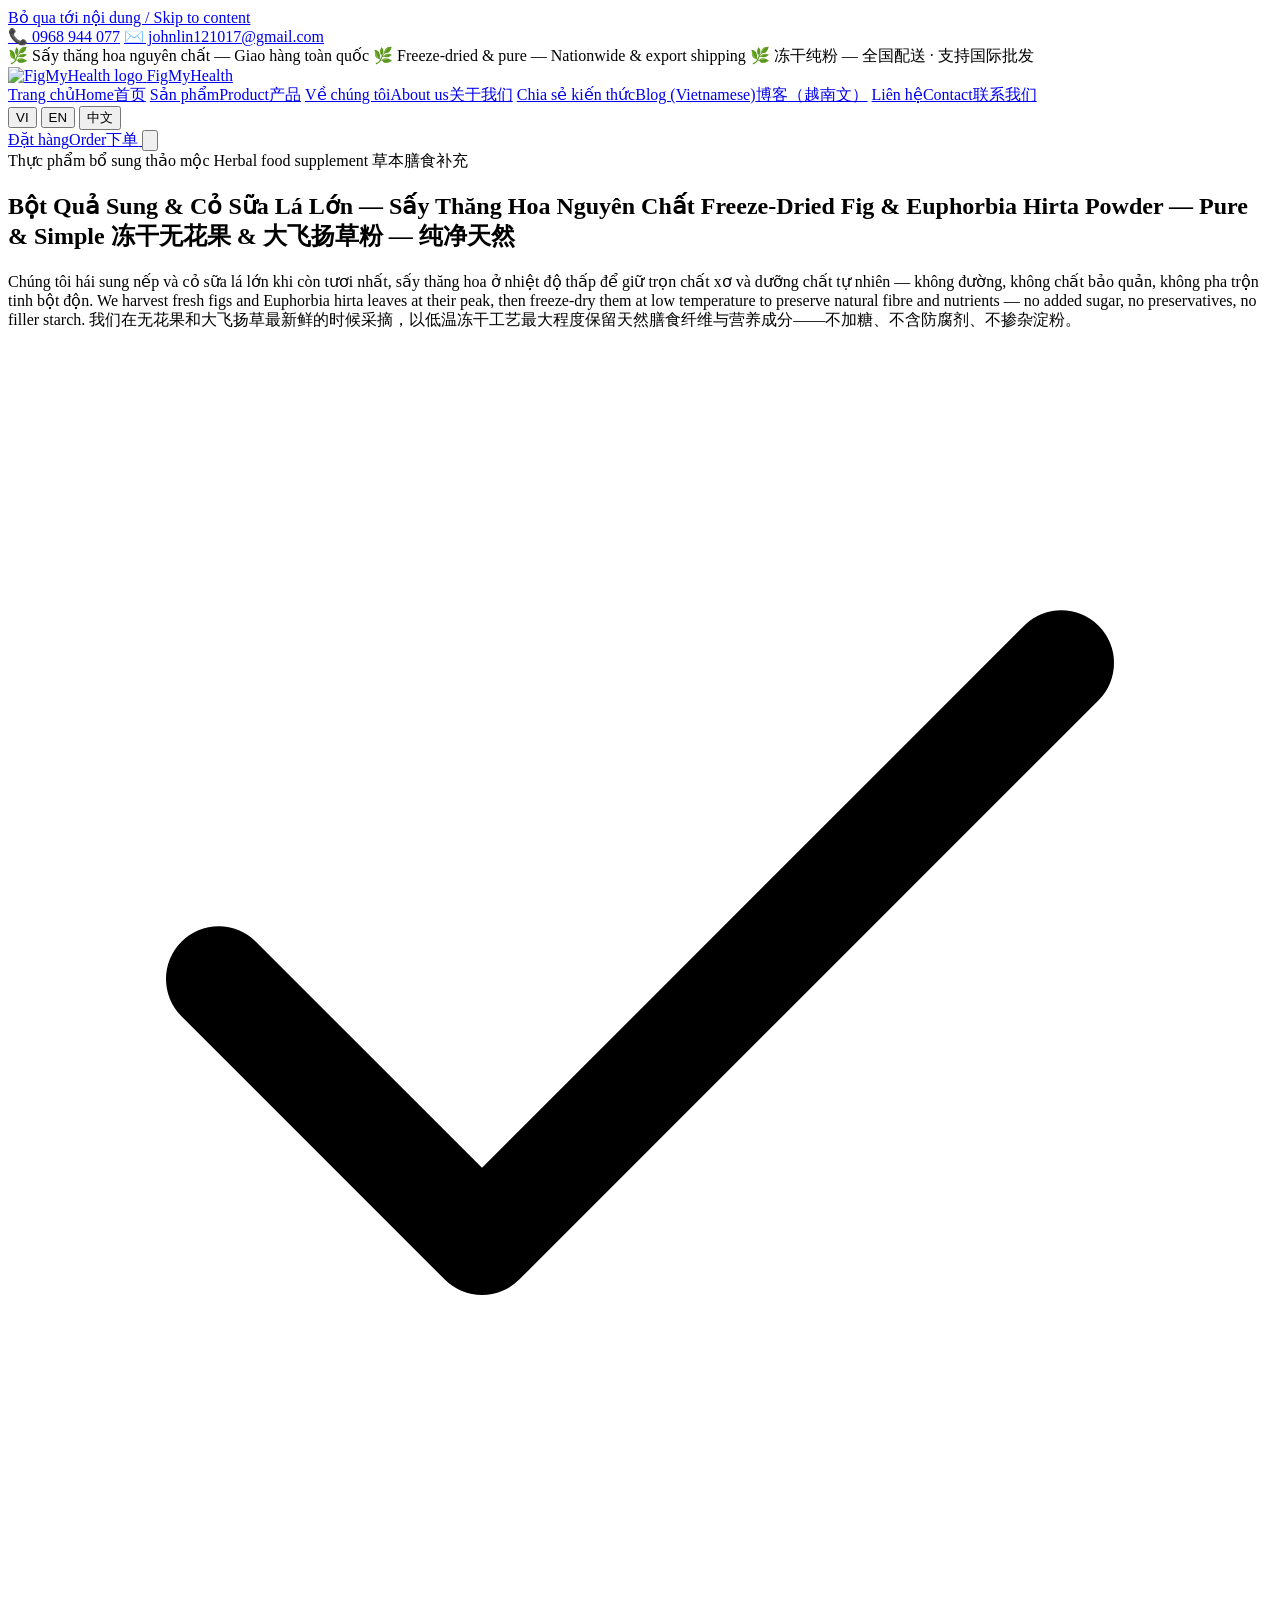
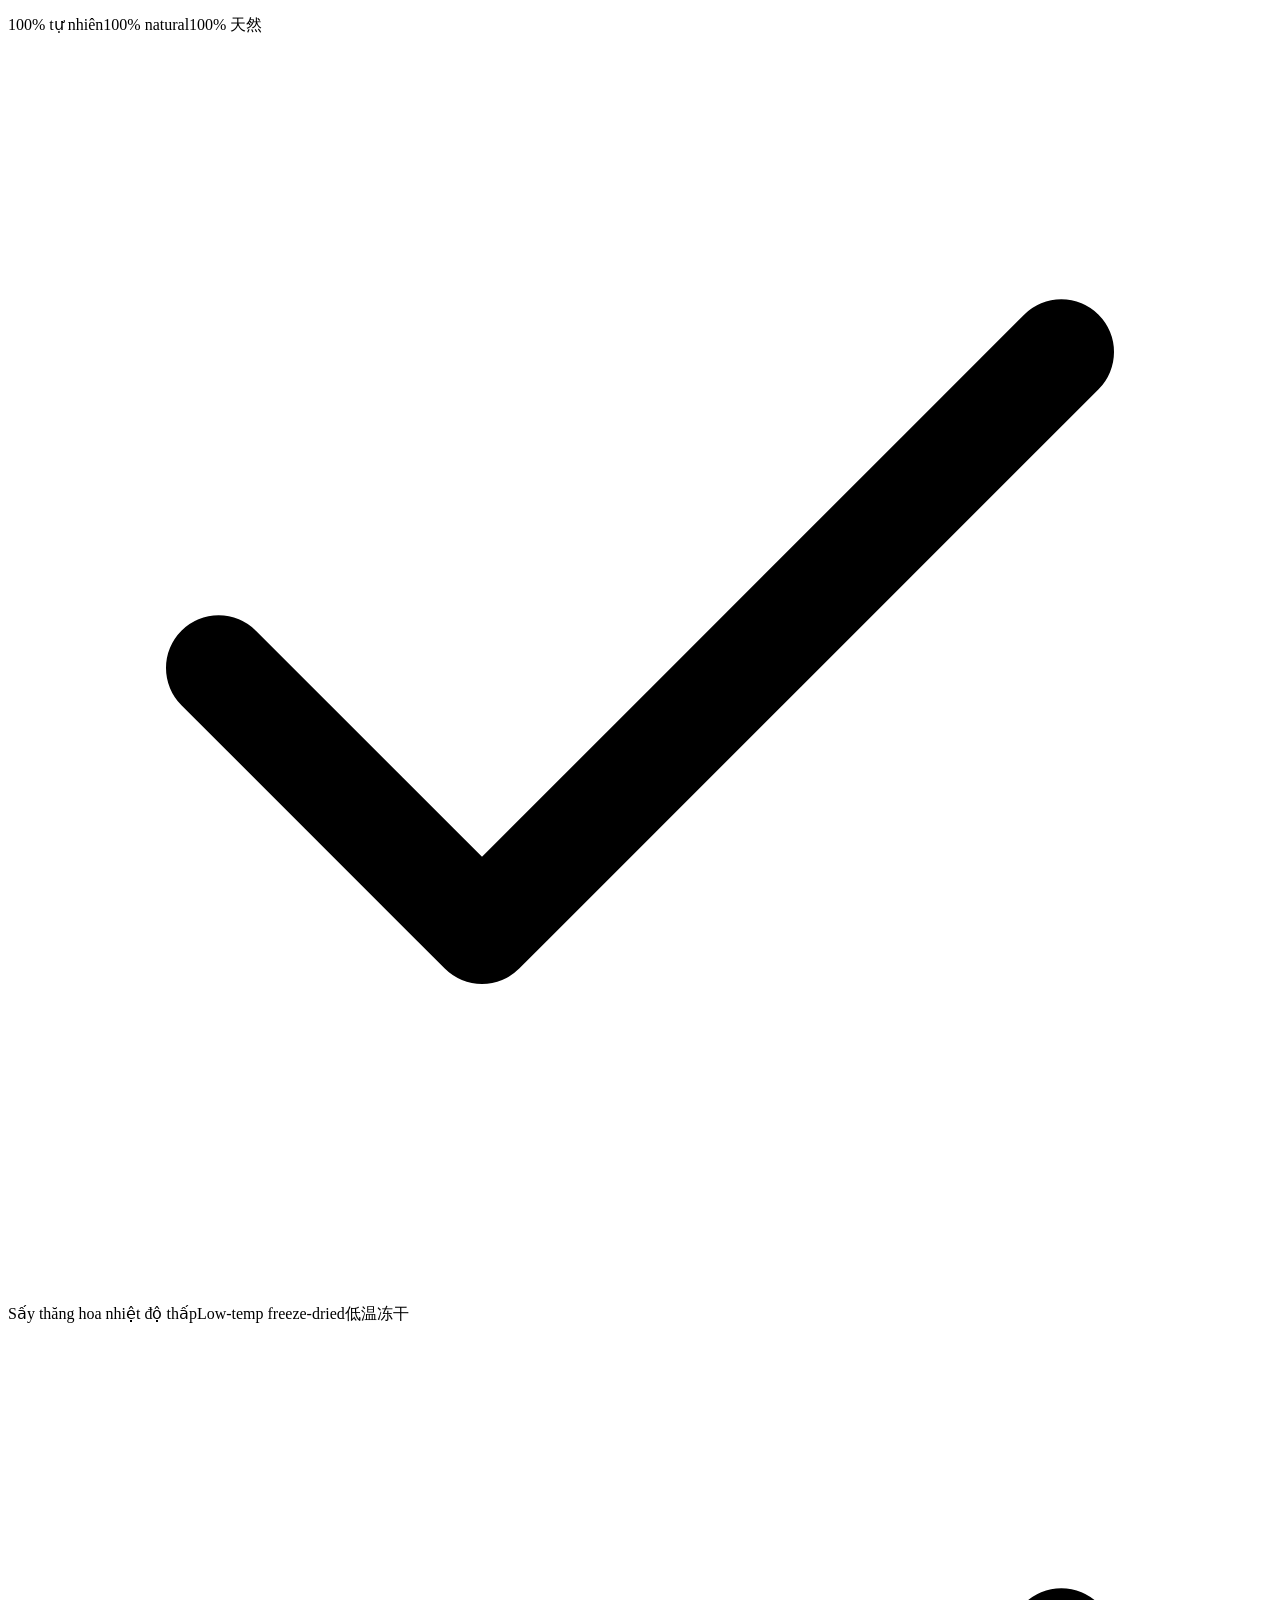
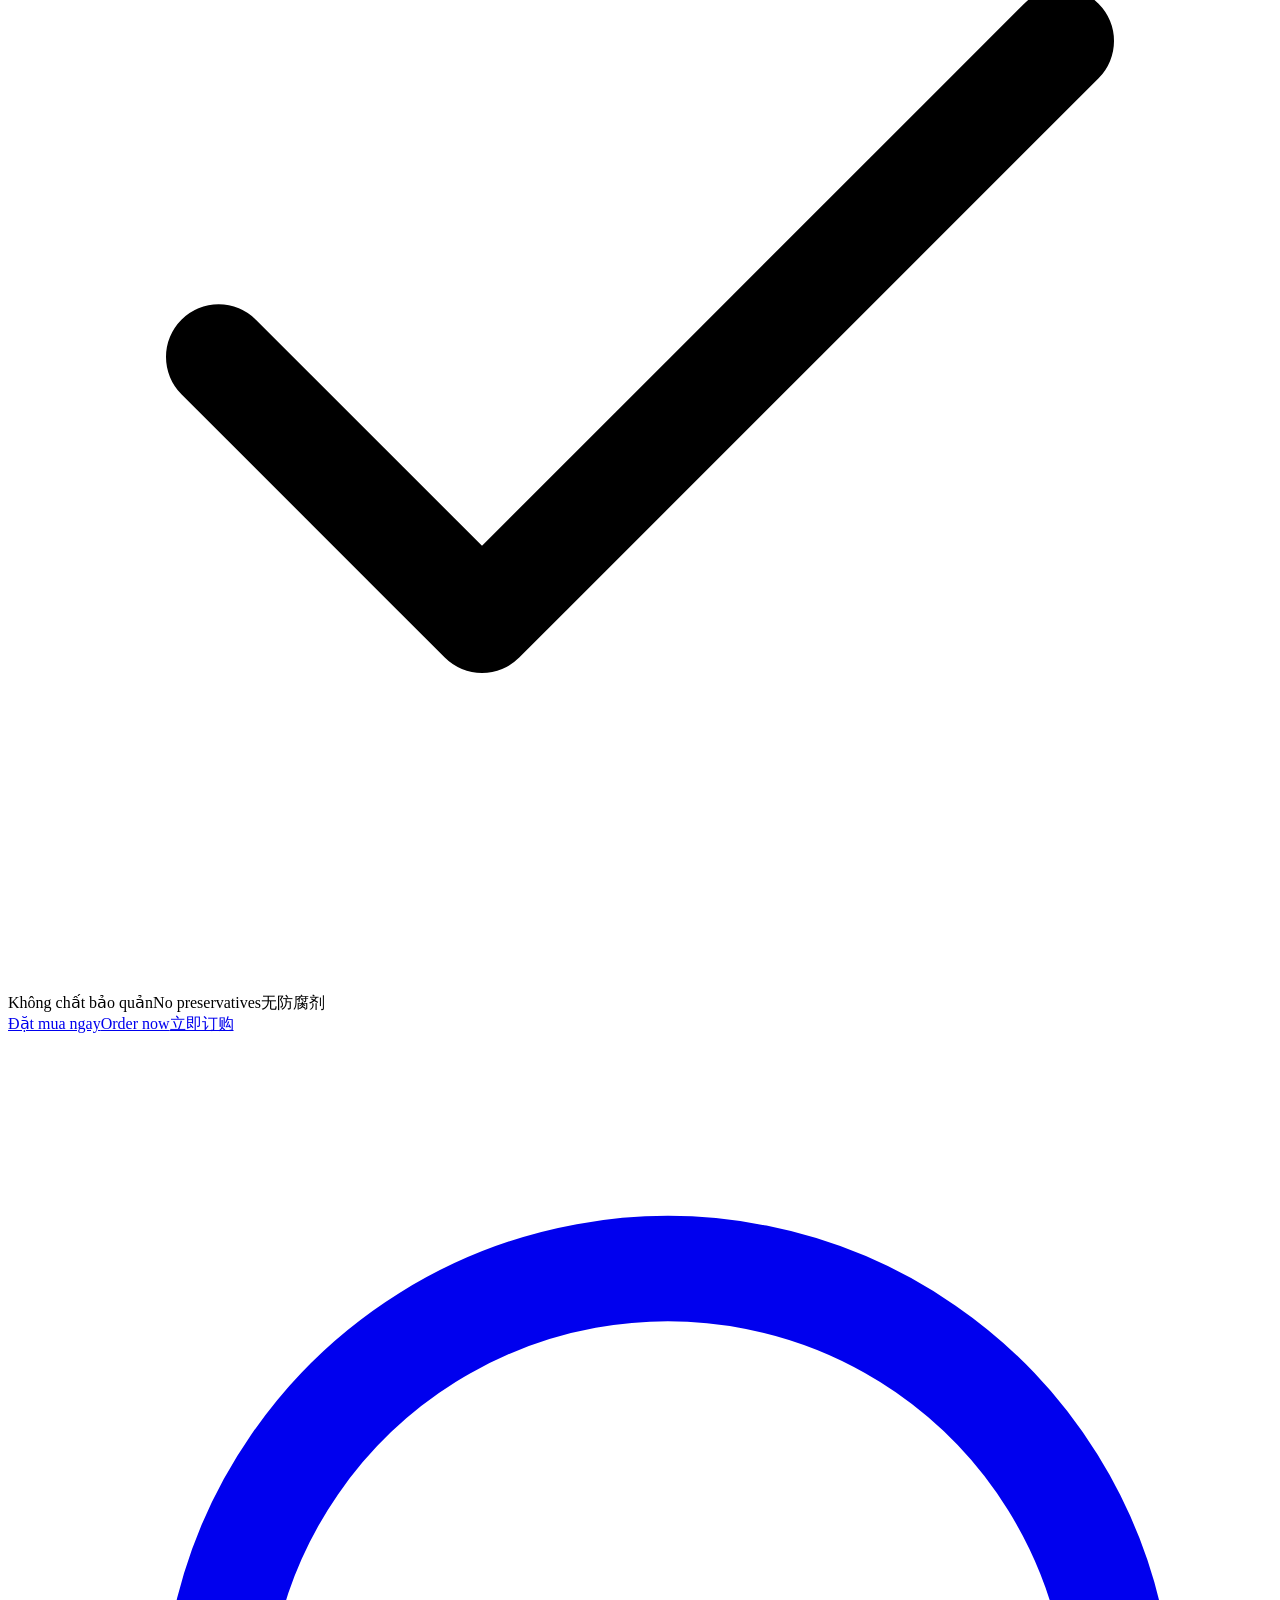
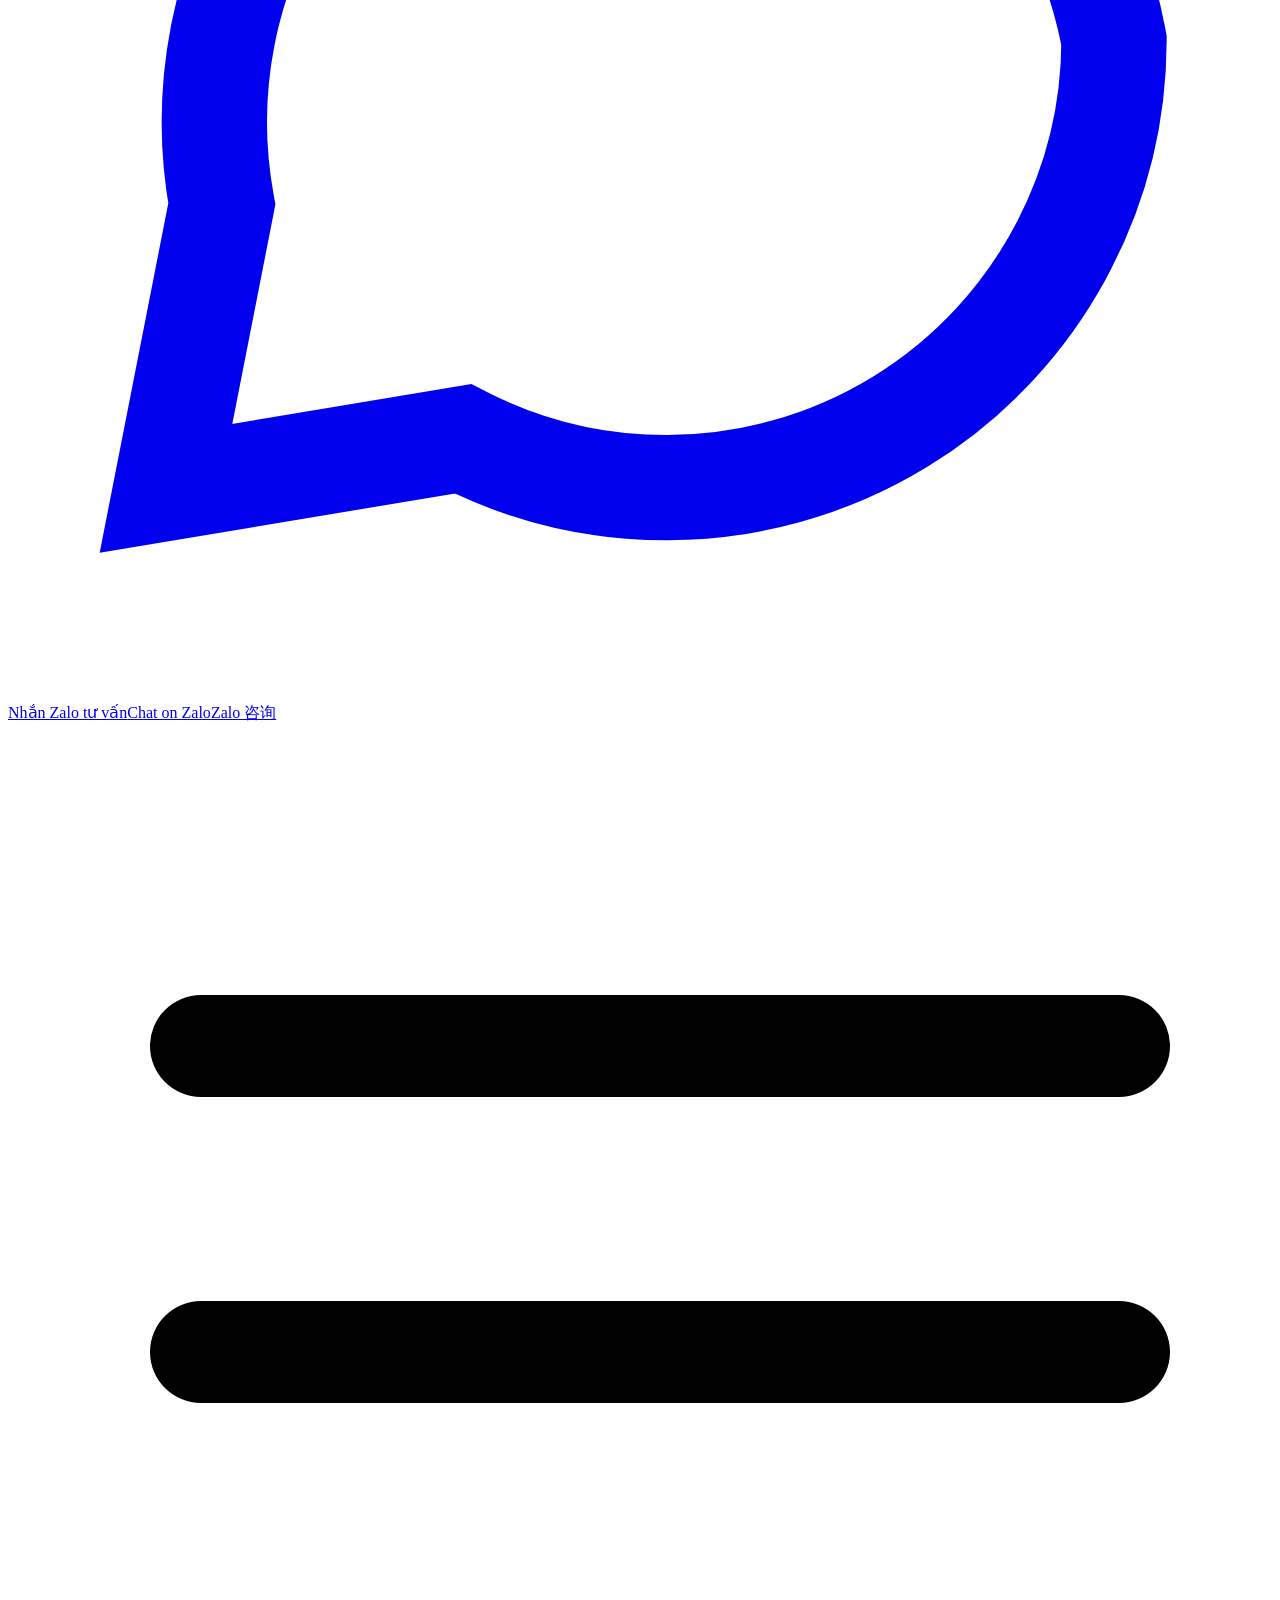
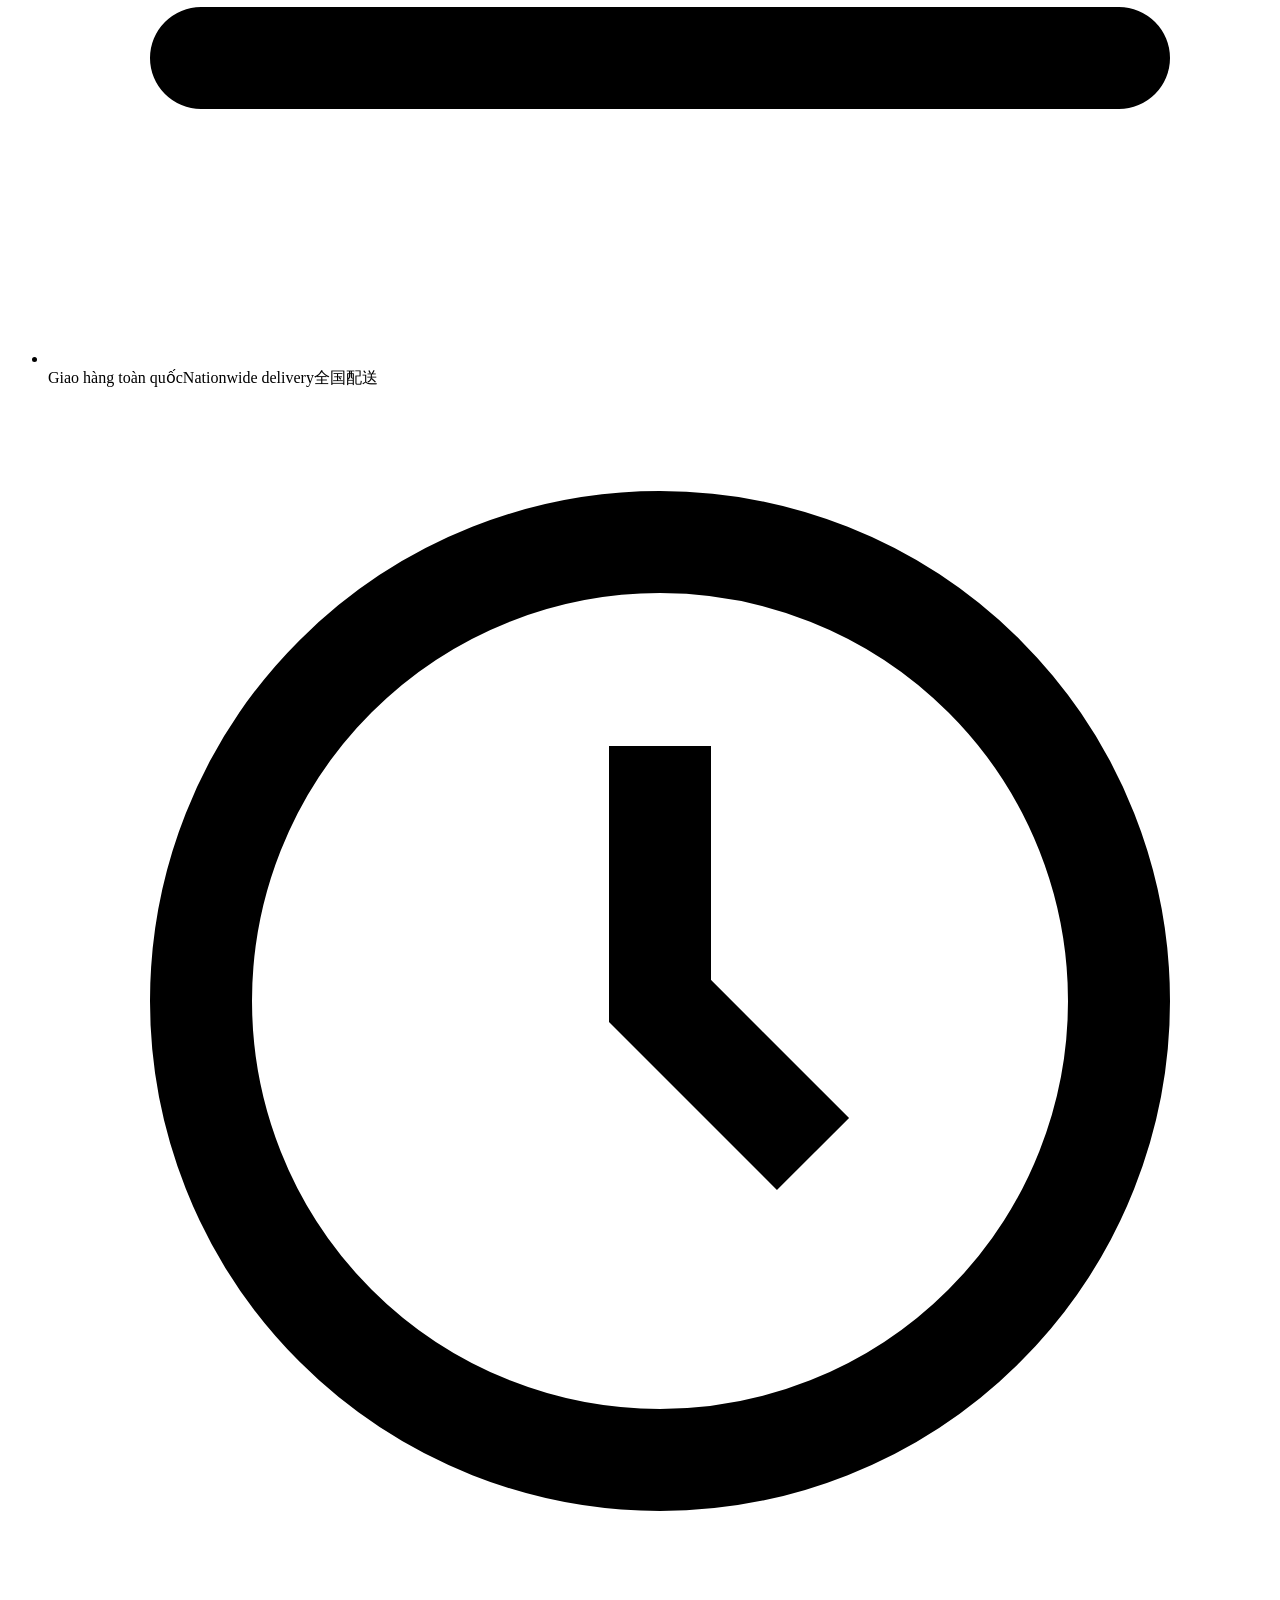
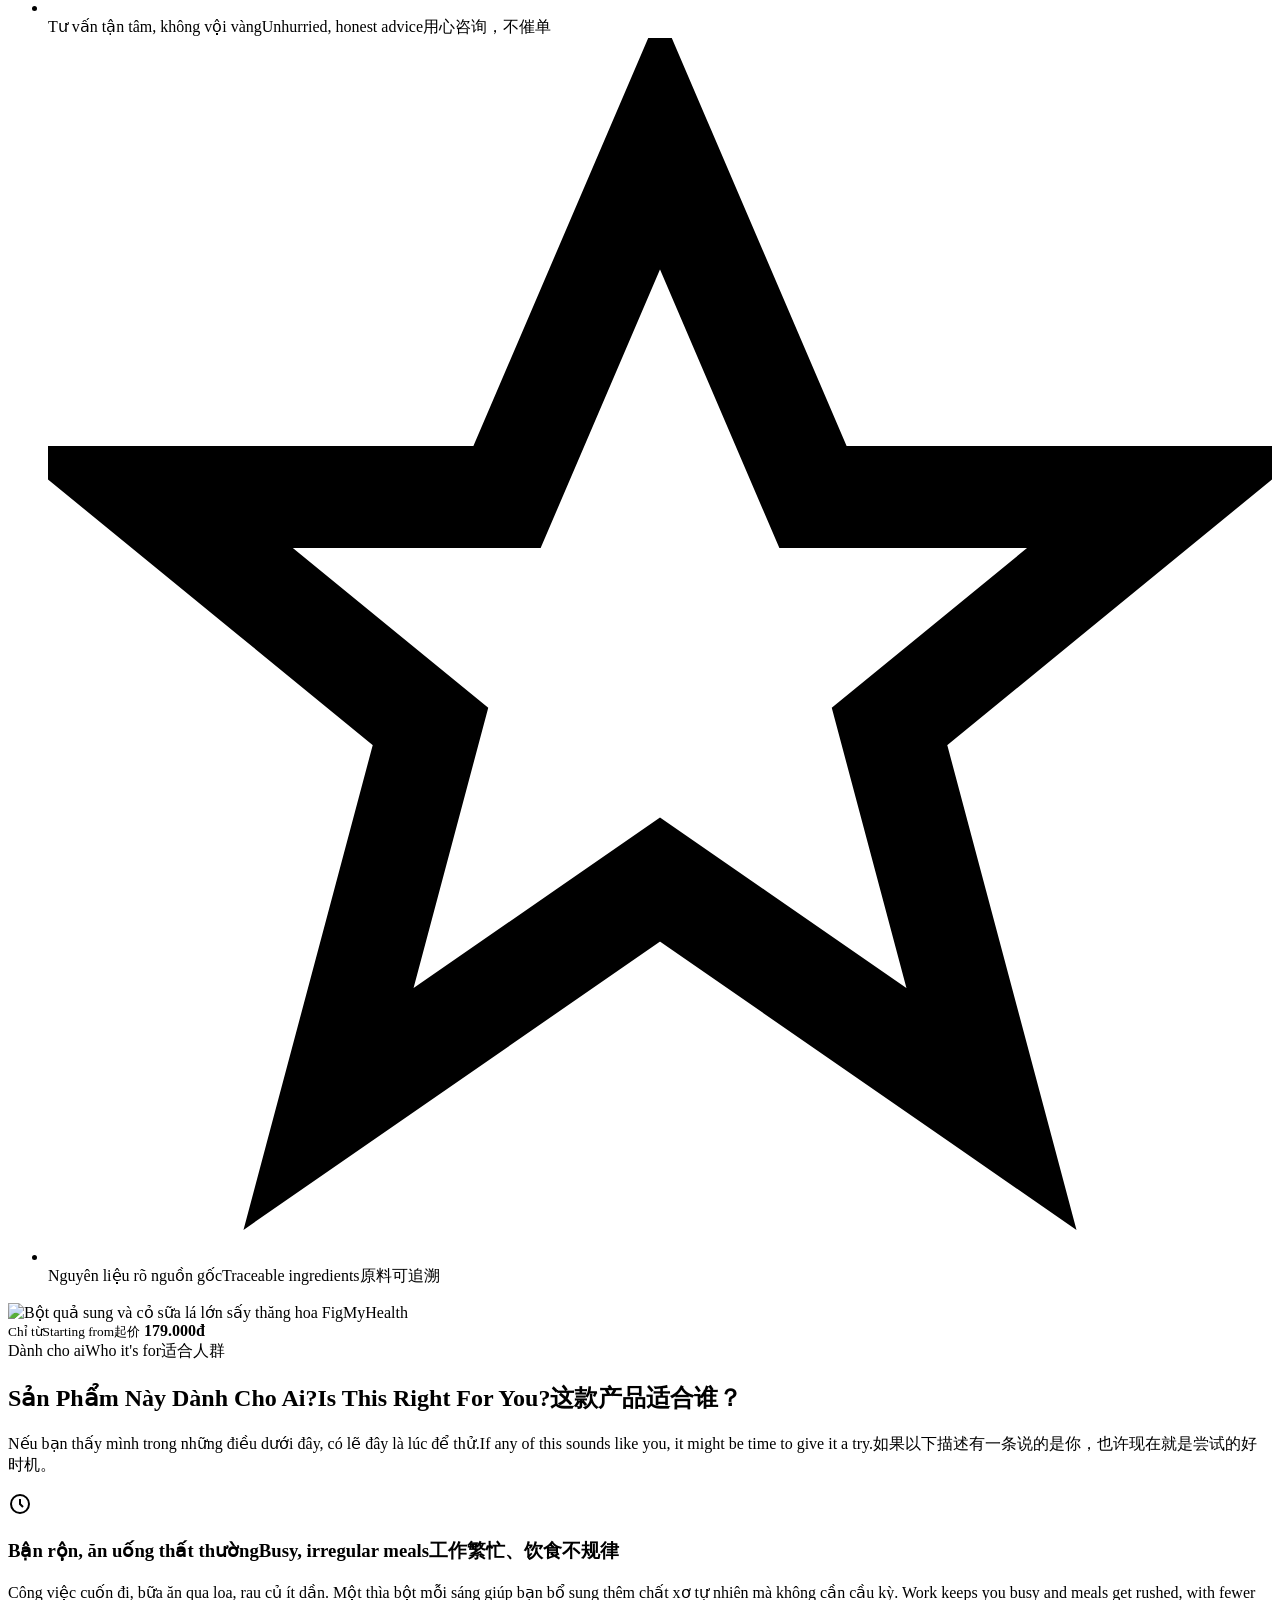
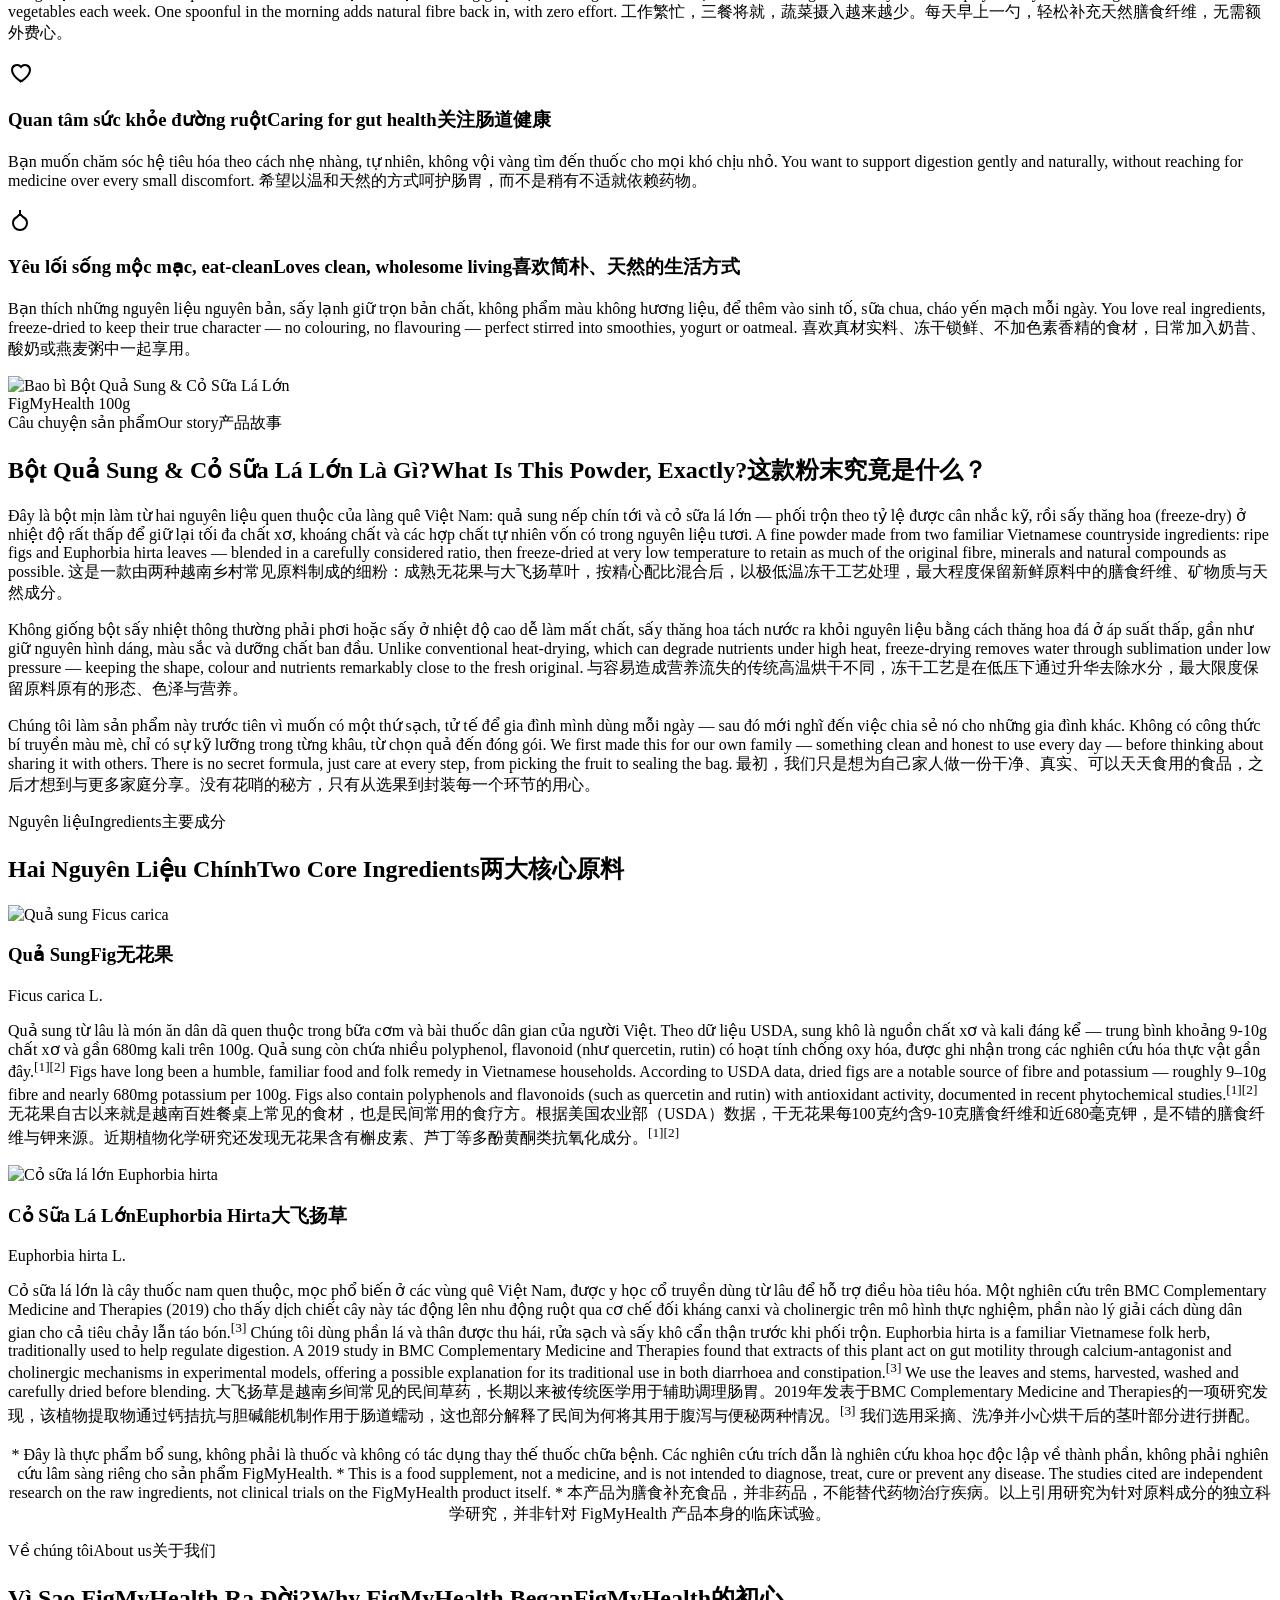
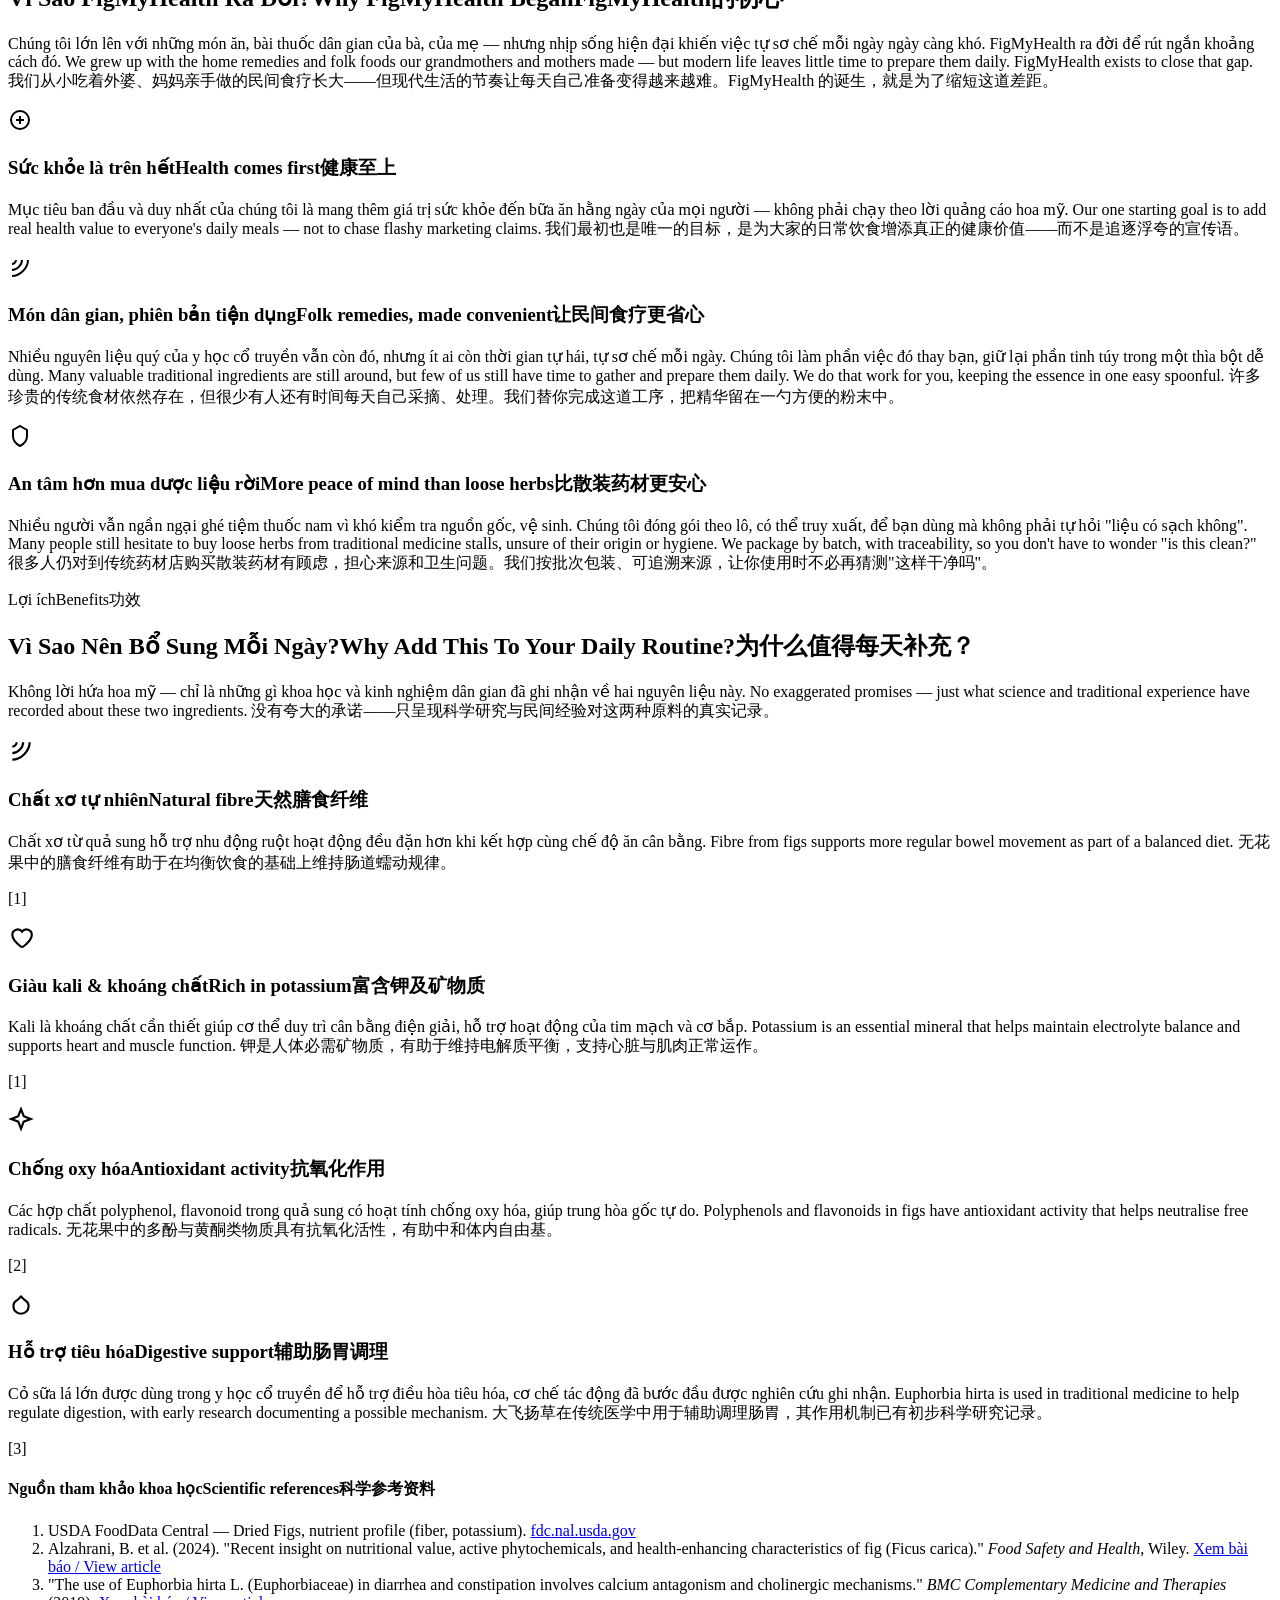
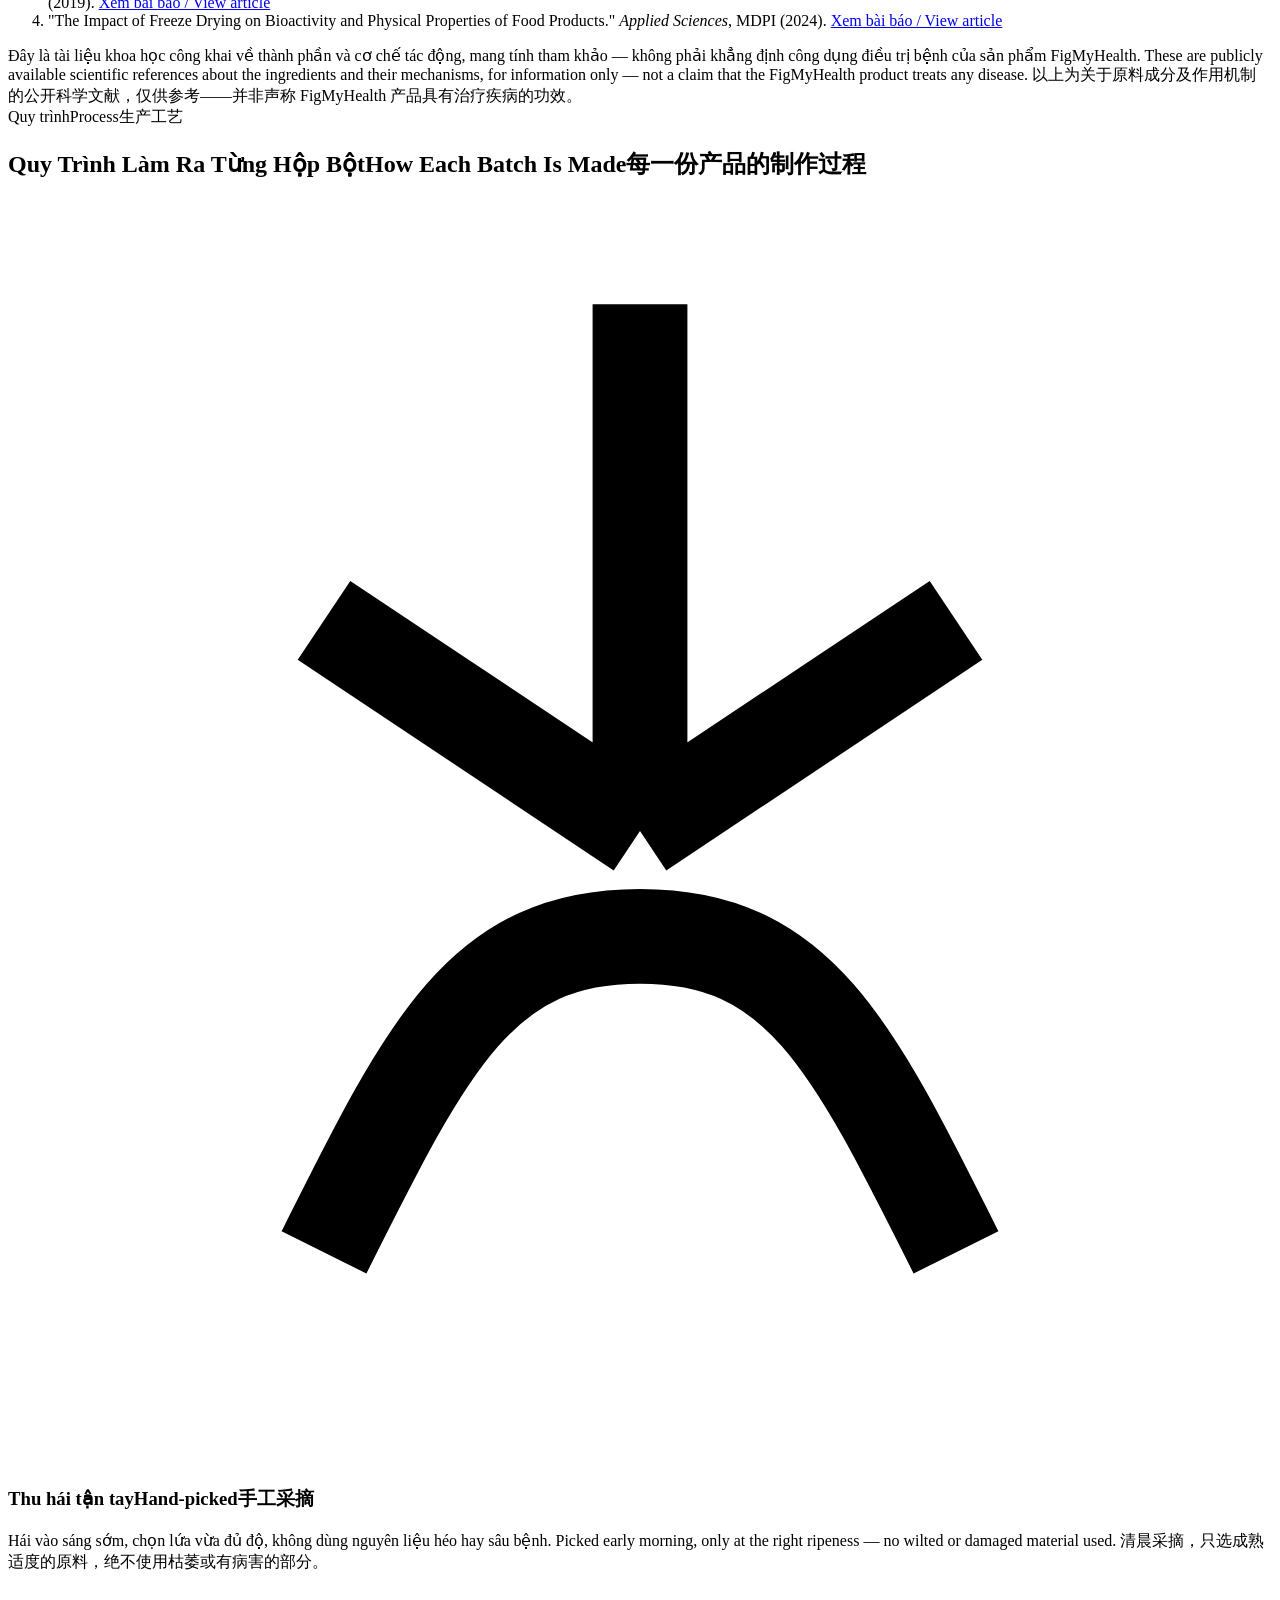
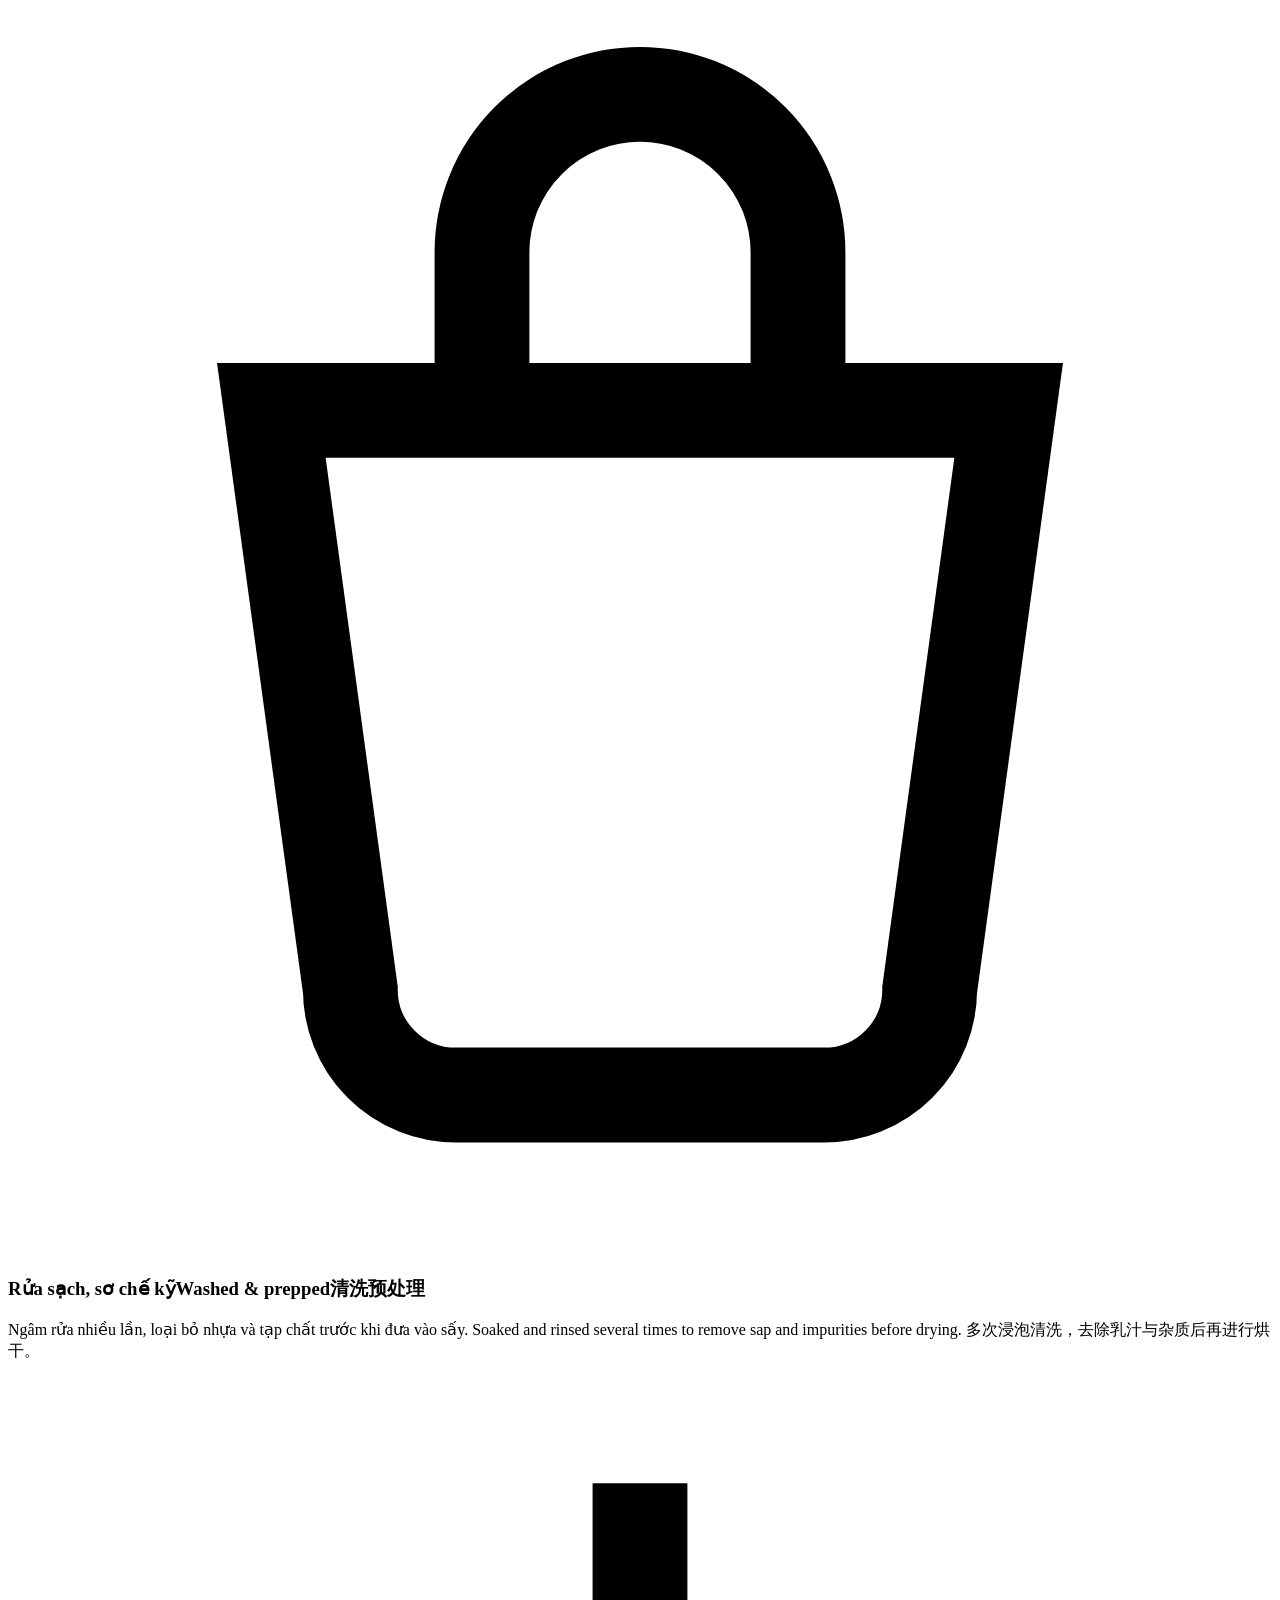
==== index.html @ 36136d7a "Add files via upload" ====
<!DOCTYPE html>
<html lang="vi">
<head>
<meta charset="UTF-8">
<meta name="viewport" content="width=device-width, initial-scale=1">
<title id="page-title">FigMyHealth – Bột Quả Sung &amp; Cỏ Sữa Lá Lớn Sấy Thăng Hoa</title>
<meta id="page-desc" name="description" content="Bột Quả Sung &amp; Cỏ Sữa Lá Lớn sấy thăng hoa nguyên chất, giàu chất xơ tự nhiên. Đặt hàng qua Zalo/điện thoại 0968 944 077. Giao hàng toàn quốc, có mẫu cho nhà nhập khẩu quốc tế.">
<meta name="theme-color" content="#3a4f3c">
<link rel="icon" type="image/svg+xml" href="assets/img/favicon.svg">

<meta property="og:title" content="FigMyHealth – Bột Quả Sung &amp; Cỏ Sữa Lá Lớn Sấy Thăng Hoa">
<meta property="og:description" content="Bột thảo mộc sấy thăng hoa nguyên chất từ quả sung và cỏ sữa lá lớn. Mộc mạc, minh bạch, tốt cho hệ tiêu hóa mỗi ngày.">
<meta property="og:type" content="website">
<meta property="og:image" content="assets/img/hero-banner.svg">

<link rel="preconnect" href="https://fonts.googleapis.com">
<link rel="preconnect" href="https://fonts.gstatic.com" crossorigin>
<link href="https://fonts.googleapis.com/css2?family=Fraunces:ital,wght@0,500;0,600;0,700;1,500&family=Be+Vietnam+Pro:wght@400;500;600;700;800&family=Noto+Sans+SC:wght@400;500;700;800&family=Noto+Serif+SC:wght@600;700&display=swap" rel="stylesheet">
<link rel="stylesheet" href="assets/css/style.css">
<script>document.documentElement.classList.add('js');</script>
<noscript><style>
  /* Không có JavaScript: luôn hiện menu mobile & tất cả nội dung, ẩn nút toggle */
  .main-nav{position:static;opacity:1;pointer-events:auto;transform:none;background:none;padding:10px 0;flex-direction:row;flex-wrap:wrap;overflow:visible;}
  .nav-toggle{display:none!important;}
  [data-i18n="vi"]{display:inline!important;}
  span[data-i18n]:not([data-i18n="vi"]),strong[data-i18n]:not([data-i18n="vi"]),em[data-i18n]:not([data-i18n="vi"]){display:none!important;}
  div[data-i18n]:not([data-i18n="vi"]),p[data-i18n]:not([data-i18n="vi"]),li[data-i18n]:not([data-i18n="vi"]){display:none!important;}
</style></noscript>
</head>
<body>
<a href="#main" class="skip-link">Bỏ qua tới nội dung / Skip to content</a>

<!-- ============ TOPBAR ============ -->
<div class="topbar">
  <div class="container">
    <div class="topbar-contact">
      <a href="tel:+84968944077">📞 0968 944 077</a>
      <a href="mailto:johnlin121017@gmail.com">✉️ johnlin121017@gmail.com</a>
    </div>
    <div class="topbar-tagline">
      <span data-i18n="vi">🌿 Sấy thăng hoa nguyên chất — Giao hàng toàn quốc</span>
      <span data-i18n="en">🌿 Freeze-dried &amp; pure — Nationwide &amp; export shipping</span>
      <span data-i18n="zh">🌿 冻干纯粉 — 全国配送 · 支持国际批发</span>
    </div>
  </div>
</div>

<!-- ============ HEADER ============ -->
<header class="site-header">
  <div class="container nav-row">
    <a href="#hero" class="brand">
      <img src="assets/img/logo-placeholder.svg" alt="FigMyHealth logo">
      <span>FigMyHealth</span>
    </a>

    <nav class="main-nav" id="mainNav">
      <a href="#hero" data-i18n="vi">Trang chủ</a><a href="#hero" data-i18n="en">Home</a><a href="#hero" data-i18n="zh">首页</a>
      <a href="#product" data-i18n="vi">Sản phẩm</a><a href="#product" data-i18n="en">Product</a><a href="#product" data-i18n="zh">产品</a>
      <a href="#about" data-i18n="vi">Về chúng tôi</a><a href="#about" data-i18n="en">About us</a><a href="#about" data-i18n="zh">关于我们</a>
      <a href="blog/index.html" data-i18n="vi">Chia sẻ kiến thức</a><a href="blog/index.html" data-i18n="en">Blog (Vietnamese)</a><a href="blog/index.html" data-i18n="zh">博客（越南文）</a>
      <a href="#contact" data-i18n="vi">Liên hệ</a><a href="#contact" data-i18n="en">Contact</a><a href="#contact" data-i18n="zh">联系我们</a>
    </nav>

    <div class="header-actions">
      <div class="lang-switch" role="group" aria-label="Chọn ngôn ngữ / Language / 语言">
        <button type="button" data-lang="vi" class="active">VI</button>
        <button type="button" data-lang="en">EN</button>
        <button type="button" data-lang="zh">中文</button>
      </div>
      <a href="#pricing" class="btn btn-primary btn-sm">
        <span data-i18n="vi">Đặt hàng</span><span data-i18n="en">Order</span><span data-i18n="zh">下单</span>
      </a>
      <button class="nav-toggle" id="navToggle" aria-label="Mở menu" aria-expanded="false">
        <svg viewBox="0 0 24 24" fill="none" stroke="currentColor" stroke-width="2"><path d="M4 6h16M4 12h16M4 18h16" stroke-linecap="round"/></svg>
      </button>
    </div>
  </div>
</header>

<main id="main">

<!-- ============ HERO ============ -->
<section class="hero" id="hero">
  <div class="container">
    <div class="hero-copy">
      <div class="eyebrow">
        <span data-i18n="vi">Thực phẩm bổ sung thảo mộc</span>
        <span data-i18n="en">Herbal food supplement</span>
        <span data-i18n="zh">草本膳食补充</span>
      </div>
      <h1>
        <span data-i18n="vi">Bột Quả Sung &amp; Cỏ Sữa Lá Lớn — Sấy Thăng Hoa Nguyên Chất</span>
        <span data-i18n="en">Freeze-Dried Fig &amp; Euphorbia Hirta Powder — Pure &amp; Simple</span>
        <span data-i18n="zh">冻干无花果 &amp; 大飞扬草粉 — 纯净天然</span>
      </h1>
      <p class="lede">
        <span data-i18n="vi">Chúng tôi hái sung nếp và cỏ sữa lá lớn khi còn tươi nhất, sấy thăng hoa ở nhiệt độ thấp để giữ trọn chất xơ và dưỡng chất tự nhiên — không đường, không chất bảo quản, không pha trộn tinh bột độn.</span>
        <span data-i18n="en">We harvest fresh figs and Euphorbia hirta leaves at their peak, then freeze-dry them at low temperature to preserve natural fibre and nutrients — no added sugar, no preservatives, no filler starch.</span>
        <span data-i18n="zh">我们在无花果和大飞扬草最新鲜的时候采摘，以低温冻干工艺最大程度保留天然膳食纤维与营养成分——不加糖、不含防腐剂、不掺杂淀粉。</span>
      </p>

      <div class="hero-badges">
        <span class="badge"><svg viewBox="0 0 24 24" fill="none" stroke="currentColor" stroke-width="2"><path d="M20 6L9 17l-5-5" stroke-linecap="round" stroke-linejoin="round"/></svg>
          <span data-i18n="vi">100% tự nhiên</span><span data-i18n="en">100% natural</span><span data-i18n="zh">100% 天然</span>
        </span>
        <span class="badge"><svg viewBox="0 0 24 24" fill="none" stroke="currentColor" stroke-width="2"><path d="M20 6L9 17l-5-5" stroke-linecap="round" stroke-linejoin="round"/></svg>
          <span data-i18n="vi">Sấy thăng hoa nhiệt độ thấp</span><span data-i18n="en">Low-temp freeze-dried</span><span data-i18n="zh">低温冻干</span>
        </span>
        <span class="badge"><svg viewBox="0 0 24 24" fill="none" stroke="currentColor" stroke-width="2"><path d="M20 6L9 17l-5-5" stroke-linecap="round" stroke-linejoin="round"/></svg>
          <span data-i18n="vi">Không chất bảo quản</span><span data-i18n="en">No preservatives</span><span data-i18n="zh">无防腐剂</span>
        </span>
      </div>

      <div class="hero-cta">
        <a href="#pricing" class="btn btn-primary">
          <span data-i18n="vi">Đặt mua ngay</span><span data-i18n="en">Order now</span><span data-i18n="zh">立即订购</span>
        </a>
        <a href="https://zalo.me/0968944077" target="_blank" rel="noopener" class="btn btn-outline">
          <svg viewBox="0 0 24 24" fill="none" stroke="currentColor" stroke-width="2"><path d="M21 11.5a8.5 8.5 0 0 1-12.36 7.56L3 20l1.06-5.4A8.5 8.5 0 1 1 21 11.5z"/></svg>
          <span data-i18n="vi">Nhắn Zalo tư vấn</span><span data-i18n="en">Chat on Zalo</span><span data-i18n="zh">Zalo 咨询</span>
        </a>
      </div>

      <ul class="hero-trust">
        <li><svg viewBox="0 0 24 24" fill="none" stroke="currentColor" stroke-width="2"><path d="M3 12h18M3 6h18M3 18h18" stroke-linecap="round"/></svg>
          <span data-i18n="vi">Giao hàng toàn quốc</span><span data-i18n="en">Nationwide delivery</span><span data-i18n="zh">全国配送</span>
        </li>
        <li><svg viewBox="0 0 24 24" fill="none" stroke="currentColor" stroke-width="2"><circle cx="12" cy="12" r="9"/><path d="M12 7v5l3 3"/></svg>
          <span data-i18n="vi">Tư vấn tận tâm, không vội vàng</span><span data-i18n="en">Unhurried, honest advice</span><span data-i18n="zh">用心咨询，不催单</span>
        </li>
        <li><svg viewBox="0 0 24 24" fill="none" stroke="currentColor" stroke-width="2"><path d="M12 2l3 7h7l-5.5 4.5L18.5 21 12 16.5 5.5 21l2-7.5L2 9h7z"/></svg>
          <span data-i18n="vi">Nguyên liệu rõ nguồn gốc</span><span data-i18n="en">Traceable ingredients</span><span data-i18n="zh">原料可追溯</span>
        </li>
      </ul>
    </div>

    <div class="hero-art">
      <img src="assets/img/hero-banner.svg" alt="Bột quả sung và cỏ sữa lá lớn sấy thăng hoa FigMyHealth">
      <div class="price-float">
        <small><span data-i18n="vi">Chỉ từ</span><span data-i18n="en">Starting from</span><span data-i18n="zh">起价</span></small>
        <b>179.000đ</b>
      </div>
    </div>
  </div>
</section>

<!-- ============ AUDIENCE / WHO IT'S FOR ============ -->
<section class="section-tint" id="audience">
  <div class="container">
    <div class="section-head">
      <div class="eyebrow"><span data-i18n="vi">Dành cho ai</span><span data-i18n="en">Who it's for</span><span data-i18n="zh">适合人群</span></div>
      <h2><span data-i18n="vi">Sản Phẩm Này Dành Cho Ai?</span><span data-i18n="en">Is This Right For You?</span><span data-i18n="zh">这款产品适合谁？</span></h2>
      <p><span data-i18n="vi">Nếu bạn thấy mình trong những điều dưới đây, có lẽ đây là lúc để thử.</span><span data-i18n="en">If any of this sounds like you, it might be time to give it a try.</span><span data-i18n="zh">如果以下描述有一条说的是你，也许现在就是尝试的好时机。</span></p>
    </div>

    <div class="audience-grid">
      <div class="audience-card reveal">
        <div class="ic"><svg viewBox="0 0 24 24" fill="none" stroke="currentColor" stroke-width="2" width="24" height="24"><circle cx="12" cy="12" r="9"/><path d="M12 7v5l3 3"/></svg></div>
        <h3><span data-i18n="vi">Bận rộn, ăn uống thất thường</span><span data-i18n="en">Busy, irregular meals</span><span data-i18n="zh">工作繁忙、饮食不规律</span></h3>
        <p><span data-i18n="vi">Công việc cuốn đi, bữa ăn qua loa, rau củ ít dần. Một thìa bột mỗi sáng giúp bạn bổ sung thêm chất xơ tự nhiên mà không cần cầu kỳ.</span>
           <span data-i18n="en">Work keeps you busy and meals get rushed, with fewer vegetables each week. One spoonful in the morning adds natural fibre back in, with zero effort.</span>
           <span data-i18n="zh">工作繁忙，三餐将就，蔬菜摄入越来越少。每天早上一勺，轻松补充天然膳食纤维，无需额外费心。</span></p>
      </div>
      <div class="audience-card reveal">
        <div class="ic"><svg viewBox="0 0 24 24" fill="none" stroke="currentColor" stroke-width="2" width="24" height="24"><path d="M12 21c-4-3-8-6.5-8-11a5 5 0 0 1 9-3 5 5 0 0 1 9 3c0 4.5-4 8-8 11 0 0-1-.5-2-.5z"/></svg></div>
        <h3><span data-i18n="vi">Quan tâm sức khỏe đường ruột</span><span data-i18n="en">Caring for gut health</span><span data-i18n="zh">关注肠道健康</span></h3>
        <p><span data-i18n="vi">Bạn muốn chăm sóc hệ tiêu hóa theo cách nhẹ nhàng, tự nhiên, không vội vàng tìm đến thuốc cho mọi khó chịu nhỏ.</span>
           <span data-i18n="en">You want to support digestion gently and naturally, without reaching for medicine over every small discomfort.</span>
           <span data-i18n="zh">希望以温和天然的方式呵护肠胃，而不是稍有不适就依赖药物。</span></p>
      </div>
      <div class="audience-card reveal">
        <div class="ic"><svg viewBox="0 0 24 24" fill="none" stroke="currentColor" stroke-width="2" width="24" height="24"><path d="M12 2v6M12 22c-4 0-7-3-7-7 0-3 2-5 4-6l3-3 3 3c2 1 4 3 4 6 0 4-3 7-7 7z"/></svg></div>
        <h3><span data-i18n="vi">Yêu lối sống mộc mạc, eat-clean</span><span data-i18n="en">Loves clean, wholesome living</span><span data-i18n="zh">喜欢简朴、天然的生活方式</span></h3>
        <p><span data-i18n="vi">Bạn thích những nguyên liệu nguyên bản, sấy lạnh giữ trọn bản chất, không phẩm màu không hương liệu, để thêm vào sinh tố, sữa chua, cháo yến mạch mỗi ngày.</span>
           <span data-i18n="en">You love real ingredients, freeze-dried to keep their true character — no colouring, no flavouring — perfect stirred into smoothies, yogurt or oatmeal.</span>
           <span data-i18n="zh">喜欢真材实料、冻干锁鲜、不加色素香精的食材，日常加入奶昔、酸奶或燕麦粥中一起享用。</span></p>
      </div>
    </div>
  </div>
</section>

<!-- ============ PRODUCT / ABOUT ============ -->
<section id="product">
  <div class="container">
    <div class="split">
      <div class="split-media reveal">
        <img src="assets/img/pouch-mockup.svg" alt="Bao bì Bột Quả Sung &amp; Cỏ Sữa Lá Lớn FigMyHealth 100g" style="max-width:320px;margin:0 auto;">
      </div>
      <div class="reveal">
        <div class="eyebrow"><span data-i18n="vi">Câu chuyện sản phẩm</span><span data-i18n="en">Our story</span><span data-i18n="zh">产品故事</span></div>
        <h2><span data-i18n="vi">Bột Quả Sung &amp; Cỏ Sữa Lá Lớn Là Gì?</span><span data-i18n="en">What Is This Powder, Exactly?</span><span data-i18n="zh">这款粉末究竟是什么？</span></h2>
        <p><span data-i18n="vi">Đây là bột mịn làm từ hai nguyên liệu quen thuộc của làng quê Việt Nam: quả sung nếp chín tới và cỏ sữa lá lớn — phối trộn theo tỷ lệ được cân nhắc kỹ, rồi sấy thăng hoa (freeze-dry) ở nhiệt độ rất thấp để giữ lại tối đa chất xơ, khoáng chất và các hợp chất tự nhiên vốn có trong nguyên liệu tươi.</span>
        <span data-i18n="en">A fine powder made from two familiar Vietnamese countryside ingredients: ripe figs and Euphorbia hirta leaves — blended in a carefully considered ratio, then freeze-dried at very low temperature to retain as much of the original fibre, minerals and natural compounds as possible.</span>
        <span data-i18n="zh">这是一款由两种越南乡村常见原料制成的细粉：成熟无花果与大飞扬草叶，按精心配比混合后，以极低温冻干工艺处理，最大程度保留新鲜原料中的膳食纤维、矿物质与天然成分。</span></p>
        <p><span data-i18n="vi">Không giống bột sấy nhiệt thông thường phải phơi hoặc sấy ở nhiệt độ cao dễ làm mất chất, sấy thăng hoa tách nước ra khỏi nguyên liệu bằng cách thăng hoa đá ở áp suất thấp, gần như giữ nguyên hình dáng, màu sắc và dưỡng chất ban đầu.</span>
        <span data-i18n="en">Unlike conventional heat-drying, which can degrade nutrients under high heat, freeze-drying removes water through sublimation under low pressure — keeping the shape, colour and nutrients remarkably close to the fresh original.</span>
        <span data-i18n="zh">与容易造成营养流失的传统高温烘干不同，冻干工艺是在低压下通过升华去除水分，最大限度保留原料原有的形态、色泽与营养。</span></p>
        <p><span data-i18n="vi">Chúng tôi làm sản phẩm này trước tiên vì muốn có một thứ sạch, tử tế để gia đình mình dùng mỗi ngày — sau đó mới nghĩ đến việc chia sẻ nó cho những gia đình khác. Không có công thức bí truyền màu mè, chỉ có sự kỹ lưỡng trong từng khâu, từ chọn quả đến đóng gói.</span>
        <span data-i18n="en">We first made this for our own family — something clean and honest to use every day — before thinking about sharing it with others. There is no secret formula, just care at every step, from picking the fruit to sealing the bag.</span>
        <span data-i18n="zh">最初，我们只是想为自己家人做一份干净、真实、可以天天食用的食品，之后才想到与更多家庭分享。没有花哨的秘方，只有从选果到封装每一个环节的用心。</span></p>
      </div>
    </div>
  </div>
</section>

<!-- ============ INGREDIENTS ============ -->
<section class="section-tint-fig" id="ingredients">
  <div class="container">
    <div class="section-head">
      <div class="eyebrow"><span data-i18n="vi">Nguyên liệu</span><span data-i18n="en">Ingredients</span><span data-i18n="zh">主要成分</span></div>
      <h2><span data-i18n="vi">Hai Nguyên Liệu Chính</span><span data-i18n="en">Two Core Ingredients</span><span data-i18n="zh">两大核心原料</span></h2>
    </div>
    <div class="ingredient-grid">
      <div class="ingredient-card reveal">
        <div class="art"><img src="assets/img/fig-illustration.svg" alt="Quả sung Ficus carica" style="width:100%;height:100%;object-fit:cover;"></div>
        <div class="body">
          <h3><span data-i18n="vi">Quả Sung</span><span data-i18n="en">Fig</span><span data-i18n="zh">无花果</span></h3>
          <span class="latin">Ficus carica L.</span>
          <p><span data-i18n="vi">Quả sung từ lâu là món ăn dân dã quen thuộc trong bữa cơm và bài thuốc dân gian của người Việt. Theo dữ liệu USDA, sung khô là nguồn chất xơ và kali đáng kể — trung bình khoảng 9-10g chất xơ và gần 680mg kali trên 100g. Quả sung còn chứa nhiều polyphenol, flavonoid (như quercetin, rutin) có hoạt tính chống oxy hóa, được ghi nhận trong các nghiên cứu hóa thực vật gần đây.<sup>[1][2]</sup></span>
          <span data-i18n="en">Figs have long been a humble, familiar food and folk remedy in Vietnamese households. According to USDA data, dried figs are a notable source of fibre and potassium — roughly 9–10g fibre and nearly 680mg potassium per 100g. Figs also contain polyphenols and flavonoids (such as quercetin and rutin) with antioxidant activity, documented in recent phytochemical studies.<sup>[1][2]</sup></span>
          <span data-i18n="zh">无花果自古以来就是越南百姓餐桌上常见的食材，也是民间常用的食疗方。根据美国农业部（USDA）数据，干无花果每100克约含9-10克膳食纤维和近680毫克钾，是不错的膳食纤维与钾来源。近期植物化学研究还发现无花果含有槲皮素、芦丁等多酚黄酮类抗氧化成分。<sup>[1][2]</sup></span></p>
        </div>
      </div>
      <div class="ingredient-card reveal">
        <div class="art"><img src="assets/img/herb-illustration.svg" alt="Cỏ sữa lá lớn Euphorbia hirta" style="width:100%;height:100%;object-fit:cover;"></div>
        <div class="body">
          <h3><span data-i18n="vi">Cỏ Sữa Lá Lớn</span><span data-i18n="en">Euphorbia Hirta</span><span data-i18n="zh">大飞扬草</span></h3>
          <span class="latin">Euphorbia hirta L.</span>
          <p><span data-i18n="vi">Cỏ sữa lá lớn là cây thuốc nam quen thuộc, mọc phổ biến ở các vùng quê Việt Nam, được y học cổ truyền dùng từ lâu để hỗ trợ điều hòa tiêu hóa. Một nghiên cứu trên BMC Complementary Medicine and Therapies (2019) cho thấy dịch chiết cây này tác động lên nhu động ruột qua cơ chế đối kháng canxi và cholinergic trên mô hình thực nghiệm, phần nào lý giải cách dùng dân gian cho cả tiêu chảy lẫn táo bón.<sup>[3]</sup> Chúng tôi dùng phần lá và thân được thu hái, rửa sạch và sấy khô cẩn thận trước khi phối trộn.</span>
          <span data-i18n="en">Euphorbia hirta is a familiar Vietnamese folk herb, traditionally used to help regulate digestion. A 2019 study in BMC Complementary Medicine and Therapies found that extracts of this plant act on gut motility through calcium-antagonist and cholinergic mechanisms in experimental models, offering a possible explanation for its traditional use in both diarrhoea and constipation.<sup>[3]</sup> We use the leaves and stems, harvested, washed and carefully dried before blending.</span>
          <span data-i18n="zh">大飞扬草是越南乡间常见的民间草药，长期以来被传统医学用于辅助调理肠胃。2019年发表于BMC Complementary Medicine and Therapies的一项研究发现，该植物提取物通过钙拮抗与胆碱能机制作用于肠道蠕动，这也部分解释了民间为何将其用于腹泻与便秘两种情况。<sup>[3]</sup> 我们选用采摘、洗净并小心烘干后的茎叶部分进行拼配。</span></p>
        </div>
      </div>
    </div>
    <p class="cite" style="text-align:center;margin-top:18px;">
      <span data-i18n="vi">* Đây là thực phẩm bổ sung, không phải là thuốc và không có tác dụng thay thế thuốc chữa bệnh. Các nghiên cứu trích dẫn là nghiên cứu khoa học độc lập về thành phần, không phải nghiên cứu lâm sàng riêng cho sản phẩm FigMyHealth.</span>
      <span data-i18n="en">* This is a food supplement, not a medicine, and is not intended to diagnose, treat, cure or prevent any disease. The studies cited are independent research on the raw ingredients, not clinical trials on the FigMyHealth product itself.</span>
      <span data-i18n="zh">* 本产品为膳食补充食品，并非药品，不能替代药物治疗疾病。以上引用研究为针对原料成分的独立科学研究，并非针对 FigMyHealth 产品本身的临床试验。</span>
    </p>
  </div>
</section>

<!-- ============ ABOUT US ============ -->
<section class="section-tint" id="about">
  <div class="container">
    <div class="section-head">
      <div class="eyebrow"><span data-i18n="vi">Về chúng tôi</span><span data-i18n="en">About us</span><span data-i18n="zh">关于我们</span></div>
      <h2><span data-i18n="vi">Vì Sao FigMyHealth Ra Đời?</span><span data-i18n="en">Why FigMyHealth Began</span><span data-i18n="zh">FigMyHealth的初心</span></h2>
      <p><span data-i18n="vi">Chúng tôi lớn lên với những món ăn, bài thuốc dân gian của bà, của mẹ — nhưng nhịp sống hiện đại khiến việc tự sơ chế mỗi ngày ngày càng khó. FigMyHealth ra đời để rút ngắn khoảng cách đó.</span>
         <span data-i18n="en">We grew up with the home remedies and folk foods our grandmothers and mothers made — but modern life leaves little time to prepare them daily. FigMyHealth exists to close that gap.</span>
         <span data-i18n="zh">我们从小吃着外婆、妈妈亲手做的民间食疗长大——但现代生活的节奏让每天自己准备变得越来越难。FigMyHealth 的诞生，就是为了缩短这道差距。</span></p>
    </div>

    <div class="audience-grid">
      <div class="audience-card reveal">
        <div class="ic"><svg viewBox="0 0 24 24" fill="none" stroke="currentColor" stroke-width="2" width="24" height="24"><circle cx="12" cy="12" r="9"/><path d="M8 12h8M12 8v8"/></svg></div>
        <h3><span data-i18n="vi">Sức khỏe là trên hết</span><span data-i18n="en">Health comes first</span><span data-i18n="zh">健康至上</span></h3>
        <p><span data-i18n="vi">Mục tiêu ban đầu và duy nhất của chúng tôi là mang thêm giá trị sức khỏe đến bữa ăn hằng ngày của mọi người — không phải chạy theo lời quảng cáo hoa mỹ.</span>
           <span data-i18n="en">Our one starting goal is to add real health value to everyone's daily meals — not to chase flashy marketing claims.</span>
           <span data-i18n="zh">我们最初也是唯一的目标，是为大家的日常饮食增添真正的健康价值——而不是追逐浮夸的宣传语。</span></p>
      </div>
      <div class="audience-card reveal">
        <div class="ic"><svg viewBox="0 0 24 24" fill="none" stroke="currentColor" stroke-width="2" width="24" height="24"><path d="M4 20c8 0 16-8 16-16M4 14c5 0 10-5 10-10M4 8c2 0 4-2 4-4"/></svg></div>
        <h3><span data-i18n="vi">Món dân gian, phiên bản tiện dụng</span><span data-i18n="en">Folk remedies, made convenient</span><span data-i18n="zh">让民间食疗更省心</span></h3>
        <p><span data-i18n="vi">Nhiều nguyên liệu quý của y học cổ truyền vẫn còn đó, nhưng ít ai còn thời gian tự hái, tự sơ chế mỗi ngày. Chúng tôi làm phần việc đó thay bạn, giữ lại phần tinh túy trong một thìa bột dễ dùng.</span>
           <span data-i18n="en">Many valuable traditional ingredients are still around, but few of us still have time to gather and prepare them daily. We do that work for you, keeping the essence in one easy spoonful.</span>
           <span data-i18n="zh">许多珍贵的传统食材依然存在，但很少有人还有时间每天自己采摘、处理。我们替你完成这道工序，把精华留在一勺方便的粉末中。</span></p>
      </div>
      <div class="audience-card reveal">
        <div class="ic"><svg viewBox="0 0 24 24" fill="none" stroke="currentColor" stroke-width="2" width="24" height="24"><path d="M12 2l7 4v6c0 5-3 8-7 10-4-2-7-5-7-10V6l7-4z"/></svg></div>
        <h3><span data-i18n="vi">An tâm hơn mua dược liệu rời</span><span data-i18n="en">More peace of mind than loose herbs</span><span data-i18n="zh">比散装药材更安心</span></h3>
        <p><span data-i18n="vi">Nhiều người vẫn ngần ngại ghé tiệm thuốc nam vì khó kiểm tra nguồn gốc, vệ sinh. Chúng tôi đóng gói theo lô, có thể truy xuất, để bạn dùng mà không phải tự hỏi "liệu có sạch không".</span>
           <span data-i18n="en">Many people still hesitate to buy loose herbs from traditional medicine stalls, unsure of their origin or hygiene. We package by batch, with traceability, so you don't have to wonder "is this clean?"</span>
           <span data-i18n="zh">很多人仍对到传统药材店购买散装药材有顾虑，担心来源和卫生问题。我们按批次包装、可追溯来源，让你使用时不必再猜测"这样干净吗"。</span></p>
      </div>
    </div>
  </div>
</section>

<!-- ============ BENEFITS ============ -->
<section id="benefits">
  <div class="container">
    <div class="section-head">
      <div class="eyebrow"><span data-i18n="vi">Lợi ích</span><span data-i18n="en">Benefits</span><span data-i18n="zh">功效</span></div>
      <h2><span data-i18n="vi">Vì Sao Nên Bổ Sung Mỗi Ngày?</span><span data-i18n="en">Why Add This To Your Daily Routine?</span><span data-i18n="zh">为什么值得每天补充？</span></h2>
      <p><span data-i18n="vi">Không lời hứa hoa mỹ — chỉ là những gì khoa học và kinh nghiệm dân gian đã ghi nhận về hai nguyên liệu này.</span>
         <span data-i18n="en">No exaggerated promises — just what science and traditional experience have recorded about these two ingredients.</span>
         <span data-i18n="zh">没有夸大的承诺——只呈现科学研究与民间经验对这两种原料的真实记录。</span></p>
    </div>

    <div class="benefit-grid">
      <div class="benefit-card reveal">
        <div class="ic"><svg viewBox="0 0 24 24" fill="none" stroke="currentColor" stroke-width="2" width="26" height="26"><path d="M4 20c8 0 16-8 16-16M4 14c5 0 10-5 10-10M4 8c2 0 4-2 4-4"/></svg></div>
        <h3><span data-i18n="vi">Chất xơ tự nhiên</span><span data-i18n="en">Natural fibre</span><span data-i18n="zh">天然膳食纤维</span></h3>
        <p><span data-i18n="vi">Chất xơ từ quả sung hỗ trợ nhu động ruột hoạt động đều đặn hơn khi kết hợp cùng chế độ ăn cân bằng.</span>
           <span data-i18n="en">Fibre from figs supports more regular bowel movement as part of a balanced diet.</span>
           <span data-i18n="zh">无花果中的膳食纤维有助于在均衡饮食的基础上维持肠道蠕动规律。</span></p>
        <p class="cite">[1]</p>
      </div>
      <div class="benefit-card reveal">
        <div class="ic"><svg viewBox="0 0 24 24" fill="none" stroke="currentColor" stroke-width="2" width="26" height="26"><path d="M12 21c-4-3-8-6.5-8-11a5 5 0 0 1 9-3 5 5 0 0 1 9 3c0 4.5-4 8-8 11z"/></svg></div>
        <h3><span data-i18n="vi">Giàu kali &amp; khoáng chất</span><span data-i18n="en">Rich in potassium</span><span data-i18n="zh">富含钾及矿物质</span></h3>
        <p><span data-i18n="vi">Kali là khoáng chất cần thiết giúp cơ thể duy trì cân bằng điện giải, hỗ trợ hoạt động của tim mạch và cơ bắp.</span>
           <span data-i18n="en">Potassium is an essential mineral that helps maintain electrolyte balance and supports heart and muscle function.</span>
           <span data-i18n="zh">钾是人体必需矿物质，有助于维持电解质平衡，支持心脏与肌肉正常运作。</span></p>
        <p class="cite">[1]</p>
      </div>
      <div class="benefit-card reveal">
        <div class="ic"><svg viewBox="0 0 24 24" fill="none" stroke="currentColor" stroke-width="2" width="26" height="26"><path d="M12 2l2.5 6.5L21 11l-6.5 2.5L12 20l-2.5-6.5L3 11l6.5-2.5z"/></svg></div>
        <h3><span data-i18n="vi">Chống oxy hóa</span><span data-i18n="en">Antioxidant activity</span><span data-i18n="zh">抗氧化作用</span></h3>
        <p><span data-i18n="vi">Các hợp chất polyphenol, flavonoid trong quả sung có hoạt tính chống oxy hóa, giúp trung hòa gốc tự do.</span>
           <span data-i18n="en">Polyphenols and flavonoids in figs have antioxidant activity that helps neutralise free radicals.</span>
           <span data-i18n="zh">无花果中的多酚与黄酮类物质具有抗氧化活性，有助中和体内自由基。</span></p>
        <p class="cite">[2]</p>
      </div>
      <div class="benefit-card reveal">
        <div class="ic"><svg viewBox="0 0 24 24" fill="none" stroke="currentColor" stroke-width="2" width="26" height="26"><path d="M12 21c-4 0-7-3-7-7 0-3 2-5 4-6l3-3 3 3c2 1 4 3 4 6 0 4-3 7-7 7z"/></svg></div>
        <h3><span data-i18n="vi">Hỗ trợ tiêu hóa</span><span data-i18n="en">Digestive support</span><span data-i18n="zh">辅助肠胃调理</span></h3>
        <p><span data-i18n="vi">Cỏ sữa lá lớn được dùng trong y học cổ truyền để hỗ trợ điều hòa tiêu hóa, cơ chế tác động đã bước đầu được nghiên cứu ghi nhận.</span>
           <span data-i18n="en">Euphorbia hirta is used in traditional medicine to help regulate digestion, with early research documenting a possible mechanism.</span>
           <span data-i18n="zh">大飞扬草在传统医学中用于辅助调理肠胃，其作用机制已有初步科学研究记录。</span></p>
        <p class="cite">[3]</p>
      </div>
    </div>

    <div class="sources-box">
      <h4><span data-i18n="vi">Nguồn tham khảo khoa học</span><span data-i18n="en">Scientific references</span><span data-i18n="zh">科学参考资料</span></h4>
      <ol>
        <li>USDA FoodData Central — Dried Figs, nutrient profile (fiber, potassium). <a href="https://fdc.nal.usda.gov" target="_blank" rel="noopener">fdc.nal.usda.gov</a></li>
        <li>Alzahrani, B. et al. (2024). "Recent insight on nutritional value, active phytochemicals, and health-enhancing characteristics of fig (Ficus carica)." <em>Food Safety and Health</em>, Wiley. <a href="https://iadns.onlinelibrary.wiley.com/doi/10.1002/fsh3.12034" target="_blank" rel="noopener">Xem bài báo / View article</a></li>
        <li>"The use of Euphorbia hirta L. (Euphorbiaceae) in diarrhea and constipation involves calcium antagonism and cholinergic mechanisms." <em>BMC Complementary Medicine and Therapies</em> (2019). <a href="https://link.springer.com/article/10.1186/s12906-019-2793-0" target="_blank" rel="noopener">Xem bài báo / View article</a></li>
        <li>"The Impact of Freeze Drying on Bioactivity and Physical Properties of Food Products." <em>Applied Sciences</em>, MDPI (2024). <a href="https://www.mdpi.com/2076-3417/14/20/9183" target="_blank" rel="noopener">Xem bài báo / View article</a></li>
      </ol>
      <p style="margin:10px 0 0;">
        <span data-i18n="vi">Đây là tài liệu khoa học công khai về thành phần và cơ chế tác động, mang tính tham khảo — không phải khẳng định công dụng điều trị bệnh của sản phẩm FigMyHealth.</span>
        <span data-i18n="en">These are publicly available scientific references about the ingredients and their mechanisms, for information only — not a claim that the FigMyHealth product treats any disease.</span>
        <span data-i18n="zh">以上为关于原料成分及作用机制的公开科学文献，仅供参考——并非声称 FigMyHealth 产品具有治疗疾病的功效。</span>
      </p>
    </div>
  </div>
</section>

<!-- ============ PROCESS ============ -->
<section class="section-tint" id="process">
  <div class="container">
    <div class="section-head">
      <div class="eyebrow"><span data-i18n="vi">Quy trình</span><span data-i18n="en">Process</span><span data-i18n="zh">生产工艺</span></div>
      <h2><span data-i18n="vi">Quy Trình Làm Ra Từng Hộp Bột</span><span data-i18n="en">How Each Batch Is Made</span><span data-i18n="zh">每一份产品的制作过程</span></h2>
    </div>
    <div class="process-grid">
      <div class="process-card reveal">
        <div class="num"></div>
        <div class="ic"><svg viewBox="0 0 24 24" fill="none" stroke="currentColor" stroke-width="1.8" width="100%" height="100%"><path d="M12 2v10M12 12l6-4M12 12l-6-4M6 20c2-4 3-6 6-6s4 2 6 6"/></svg></div>
        <h3><span data-i18n="vi">Thu hái tận tay</span><span data-i18n="en">Hand-picked</span><span data-i18n="zh">手工采摘</span></h3>
        <p><span data-i18n="vi">Hái vào sáng sớm, chọn lứa vừa đủ độ, không dùng nguyên liệu héo hay sâu bệnh.</span>
           <span data-i18n="en">Picked early morning, only at the right ripeness — no wilted or damaged material used.</span>
           <span data-i18n="zh">清晨采摘，只选成熟适度的原料，绝不使用枯萎或有病害的部分。</span></p>
      </div>
      <div class="process-card reveal">
        <div class="num"></div>
        <div class="ic"><svg viewBox="0 0 24 24" fill="none" stroke="currentColor" stroke-width="1.8" width="100%" height="100%"><path d="M5 8h14l-1.5 11a2 2 0 0 1-2 2h-7a2 2 0 0 1-2-2L5 8z"/><path d="M9 8V5a3 3 0 0 1 6 0v3"/></svg></div>
        <h3><span data-i18n="vi">Rửa sạch, sơ chế kỹ</span><span data-i18n="en">Washed &amp; prepped</span><span data-i18n="zh">清洗预处理</span></h3>
        <p><span data-i18n="vi">Ngâm rửa nhiều lần, loại bỏ nhựa và tạp chất trước khi đưa vào sấy.</span>
           <span data-i18n="en">Soaked and rinsed several times to remove sap and impurities before drying.</span>
           <span data-i18n="zh">多次浸泡清洗，去除乳汁与杂质后再进行烘干。</span></p>
      </div>
      <div class="process-card reveal">
        <div class="num"></div>
        <div class="ic"><svg viewBox="0 0 24 24" fill="none" stroke="currentColor" stroke-width="1.8" width="100%" height="100%"><path d="M12 2v20M6 6l12 12M18 6L6 18"/></svg></div>
        <h3><span data-i18n="vi">Sấy thăng hoa nhiệt độ thấp</span><span data-i18n="en">Low-temp freeze-drying</span><span data-i18n="zh">低温冻干</span></h3>
        <p><span data-i18n="vi">Cấp đông rồi sấy thăng hoa trong buồng chân không, giữ tối đa dưỡng chất so với sấy nhiệt thường.<sup>[4]</sup></span>
           <span data-i18n="en">Frozen, then freeze-dried in a vacuum chamber to retain far more nutrients than conventional heat-drying.<sup>[4]</sup></span>
           <span data-i18n="zh">先冷冻后在真空舱内冻干，相比传统高温烘干能保留更多营养成分。<sup>[4]</sup></span></p>
      </div>
      <div class="process-card reveal">
        <div class="num"></div>
        <div class="ic"><svg viewBox="0 0 24 24" fill="none" stroke="currentColor" stroke-width="1.8" width="100%" height="100%"><rect x="6" y="4" width="12" height="17" rx="2"/><path d="M9 4V2h6v2"/></svg></div>
        <h3><span data-i18n="vi">Nghiền mịn, đóng gói kín</span><span data-i18n="en">Milled &amp; sealed</span><span data-i18n="zh">研磨密封</span></h3>
        <p><span data-i18n="vi">Xay mịn và đóng gói theo từng mẻ nhỏ, hút chân không để giữ độ thơm lâu hơn.</span>
           <span data-i18n="en">Milled fine and packed in small batches, vacuum-sealed to preserve freshness longer.</span>
           <span data-i18n="zh">细磨后小批量真空封装，更好保持香气与新鲜度。</span></p>
      </div>
    </div>

    <div class="commit-row">
      <span class="commit-chip"><svg viewBox="0 0 24 24" fill="none" stroke="currentColor" stroke-width="2"><path d="M20 6L9 17l-5-5" stroke-linecap="round" stroke-linejoin="round"/></svg><span data-i18n="vi">Không chất bảo quản</span><span data-i18n="en">No preservatives</span><span data-i18n="zh">无防腐剂</span></span>
      <span class="commit-chip"><svg viewBox="0 0 24 24" fill="none" stroke="currentColor" stroke-width="2"><path d="M20 6L9 17l-5-5" stroke-linecap="round" stroke-linejoin="round"/></svg><span data-i18n="vi">Không phẩm màu, hương liệu</span><span data-i18n="en">No colouring, no flavouring</span><span data-i18n="zh">无色素香精</span></span>
      <span class="commit-chip"><svg viewBox="0 0 24 24" fill="none" stroke="currentColor" stroke-width="2"><path d="M20 6L9 17l-5-5" stroke-linecap="round" stroke-linejoin="round"/></svg><span data-i18n="vi">Không pha trộn tinh bột độn</span><span data-i18n="en">No filler starch</span><span data-i18n="zh">不掺杂淀粉</span></span>
      <span class="commit-chip"><svg viewBox="0 0 24 24" fill="none" stroke="currentColor" stroke-width="2"><path d="M20 6L9 17l-5-5" stroke-linecap="round" stroke-linejoin="round"/></svg><span data-i18n="vi">Đóng mẻ nhỏ, kiểm soát kỹ</span><span data-i18n="en">Small batches, tightly checked</span><span data-i18n="zh">小批量严格把控</span></span>
    </div>
  </div>
</section>

<!-- ============ CERTIFICATIONS ============ -->
<section id="certs">
  <div class="container">
    <div class="section-head">
      <div class="eyebrow"><span data-i18n="vi">Minh bạch</span><span data-i18n="en">Transparency</span><span data-i18n="zh">透明公开</span></div>
      <h2><span data-i18n="vi">Chứng Nhận &amp; Minh Bạch Nguồn Gốc</span><span data-i18n="en">Certifications &amp; Traceability</span><span data-i18n="zh">资质认证与源头可追溯</span></h2>
      <p><span data-i18n="vi">Vì đây là thực phẩm bổ sung dùng hằng ngày, chúng tôi hiểu sự minh bạch quan trọng thế nào.</span>
         <span data-i18n="en">Because this is a supplement you use every day, we know how much transparency matters.</span>
         <span data-i18n="zh">因为这是每天都要食用的补充食品，我们深知透明公开的重要性。</span></p>
    </div>
    <div class="cert-grid">
      <div class="cert-card ready reveal">
        <div class="ic"><svg viewBox="0 0 24 24" fill="none" stroke="currentColor" stroke-width="1.8" width="100%" height="100%"><path d="M12 2l3 7h7l-5.5 4.5L18.5 21 12 16.5 5.5 21l2-7.5L2 9h7z"/></svg></div>
        <h3><span data-i18n="vi">Nguồn gốc rõ ràng</span><span data-i18n="en">Clear origin</span><span data-i18n="zh">来源清晰</span></h3>
        <p><span data-i18n="vi">Nguyên liệu thu mua trực tiếp, có ghi chép truy xuất theo từng lô sản xuất.</span>
           <span data-i18n="en">Ingredients sourced directly, with traceability records kept for every production batch.</span>
           <span data-i18n="zh">原料直接采购，每批生产均有可追溯记录。</span></p>
      </div>
      <div class="cert-card reveal">
        <div class="ic"><svg viewBox="0 0 24 24" fill="none" stroke="currentColor" stroke-width="1.8" width="100%" height="100%"><path d="M6 3h9l5 5v13a1 1 0 0 1-1 1H6a1 1 0 0 1-1-1V4a1 1 0 0 1 1-1z"/><path d="M14 3v5h5M9 13h6M9 17h4"/></svg></div>
        <h3><span data-i18n="vi">Hồ sơ tự công bố sản phẩm</span><span data-i18n="en">Product self-declaration</span><span data-i18n="zh">产品自我声明备案</span></h3>
        <p><span data-i18n="vi">Đang trong quá trình hoàn thiện thủ tục theo quy định. Sẽ cập nhật hình ảnh giấy tờ ngay khi được cấp.</span>
           <span data-i18n="en">Currently being finalised per local regulations. Documents will be posted here once issued.</span>
           <span data-i18n="zh">相关手续正在办理中，取得证书后将第一时间在此更新。</span></p>
      </div>
      <div class="cert-card reveal">
        <div class="ic"><svg viewBox="0 0 24 24" fill="none" stroke="currentColor" stroke-width="1.8" width="100%" height="100%"><circle cx="12" cy="12" r="9"/><path d="M8 12l3 3 5-6"/></svg></div>
        <h3><span data-i18n="vi">Kiểm nghiệm an toàn thực phẩm</span><span data-i18n="en">Food safety testing</span><span data-i18n="zh">食品安全检测</span></h3>
        <p><span data-i18n="vi">Đang thực hiện tại đơn vị được chỉ định. Kết quả sẽ được công bố công khai tại đây.</span>
           <span data-i18n="en">Testing underway with a designated laboratory. Results will be published here.</span>
           <span data-i18n="zh">正在指定机构进行检测，结果将在此公开发布。</span></p>
      </div>
    </div>
    <div class="cert-note">
      <span data-i18n="vi">Bạn có thể yêu cầu xem trực tiếp hình ảnh cơ sở sản xuất hoặc hồ sơ liên quan bất cứ lúc nào qua Zalo/Email bên dưới — chúng tôi không ngại chia sẻ.</span>
      <span data-i18n="en">You're welcome to ask for facility photos or related documents any time via Zalo/Email below — we're happy to share.</span>
      <span data-i18n="zh">您可以随时通过下方 Zalo/邮箱索取生产场地照片或相关资料——我们非常乐意分享。</span>
    </div>
  </div>
</section>

<!-- ============ BÀI VIẾT NỔI BẬT ============ -->
<section id="knowledge">
  <div class="container">
    <div class="section-head">
      <div class="eyebrow"><span data-i18n="vi">Chia sẻ kiến thức</span><span data-i18n="en">Knowledge sharing</span><span data-i18n="zh">知识分享</span></div>
      <h2><span data-i18n="vi">Bài Viết Nổi Bật</span><span data-i18n="en">Featured Articles</span><span data-i18n="zh">热门文章</span></h2>
      <p><span data-i18n="vi">Kiến thức có trích dẫn khoa học, không thổi phồng công dụng. Hiện chỉ có bản tiếng Việt.</span>
         <span data-i18n="en">Science-backed articles, currently in Vietnamese only.</span>
         <span data-i18n="zh">有科学依据的知识文章，目前仅提供越南语版本。</span></p>
    </div>
    <div class="featured-grid" data-featured-grid>
      <noscript>
        <article class="post-card">
          <a class="thumb" href="blog/say-thang-hoa-la-gi.html"><img src="assets/img/blog/hero-say-thang-hoa.svg" alt="Sấy thăng hoa là gì"></a>
          <div class="pbody"><span class="ptag">Công nghệ chế biến</span><h3><a href="blog/say-thang-hoa-la-gi.html">Sấy thăng hoa là gì? Vì sao giữ trọn dưỡng chất hơn cách sấy thông thường</a></h3></div>
        </article>
        <article class="post-card">
          <a class="thumb" href="blog/khoa-hoc-qua-sung.html"><img src="assets/img/blog/hero-qua-sung.svg" alt="Quả sung"></a>
          <div class="pbody"><span class="ptag">Nguyên liệu</span><h3><a href="blog/khoa-hoc-qua-sung.html">Quả sung (Ficus carica): những gì khoa học đã ghi nhận</a></h3></div>
        </article>
        <article class="post-card">
          <a class="thumb" href="blog/co-sua-la-lon-cay-thuoc-nam.html"><img src="assets/img/blog/hero-co-sua.svg" alt="Cỏ sữa lá lớn"></a>
          <div class="pbody"><span class="ptag">Nguyên liệu</span><h3><a href="blog/co-sua-la-lon-cay-thuoc-nam.html">Cỏ sữa lá lớn: cây mọc dại ven đường</a></h3></div>
        </article>
      </noscript>
    </div>
    <p class="center" style="margin-top:32px;">
      <a href="blog/index.html" class="btn btn-outline">
        <span data-i18n="vi">Xem tất cả bài viết</span><span data-i18n="en">View all articles</span><span data-i18n="zh">查看全部文章</span>
      </a>
    </p>
  </div>
</section>

<!-- ============ USAGE ============ -->
<section class="section-tint" id="usage">
  <div class="container">
    <div class="section-head">
      <div class="eyebrow"><span data-i18n="vi">Cách dùng</span><span data-i18n="en">How to use</span><span data-i18n="zh">使用方法</span></div>
      <h2><span data-i18n="vi">Cách Dùng Đơn Giản Mỗi Ngày</span><span data-i18n="en">Simple Ways To Use It Daily</span><span data-i18n="zh">每日简单使用方式</span></h2>
    </div>
    <div class="usage-grid">
      <div class="usage-card reveal">
        <div class="art"><img src="assets/img/usage-water.svg" alt="Pha bột với nước ấm" style="width:100%;height:100%;object-fit:cover;"></div>
        <div class="body">
          <h3><span data-i18n="vi">1. Pha nước ấm</span><span data-i18n="en">1. Warm water</span><span data-i18n="zh">1. 温水冲泡</span></h3>
          <p><span data-i18n="vi">Hòa 1-2 thìa cà phê (khoảng 8-10g) bột với 150-200ml nước ấm 50-60°C, khuấy đều, dùng trước bữa ăn khoảng 20-30 phút.</span>
             <span data-i18n="en">Mix 1–2 teaspoons (about 8–10g) with 150–200ml warm water (50–60°C), stir well, and drink 20–30 minutes before a meal.</span>
             <span data-i18n="zh">取1-2茶匙（约8-10克）粉末，用150-200毫升50-60°C温水冲泡搅匀，建议餐前20-30分钟饮用。</span></p>
        </div>
      </div>
      <div class="usage-card reveal">
        <div class="art"><img src="assets/img/usage-honey.svg" alt="Kết hợp cùng mật ong" style="width:100%;height:100%;object-fit:cover;"></div>
        <div class="body">
          <h3><span data-i18n="vi">2. Kết hợp mật ong</span><span data-i18n="en">2. With honey</span><span data-i18n="zh">2. 搭配蜂蜜</span></h3>
          <p><span data-i18n="vi">Thêm 1 thìa mật ong vào ly bột pha nước ấm để dễ uống hơn, đặc biệt phù hợp dùng vào buổi sáng.</span>
             <span data-i18n="en">Add a spoonful of honey to your warm cup for an easier, gentler taste — especially nice in the morning.</span>
             <span data-i18n="zh">在冲泡好的粉末中加入一勺蜂蜜，口感更顺滑，尤其适合早晨饮用。</span></p>
        </div>
      </div>
      <div class="usage-card reveal">
        <div class="art"><img src="assets/img/usage-cook.svg" alt="Thêm vào món ăn, sinh tố, sữa chua" style="width:100%;height:100%;object-fit:cover;"></div>
        <div class="body">
          <h3><span data-i18n="vi">3. Thêm vào món ăn</span><span data-i18n="en">3. Mixed into food</span><span data-i18n="zh">3. 加入日常饮食</span></h3>
          <p><span data-i18n="vi">Rắc bột vào sữa chua, sinh tố, cháo yến mạch để đa dạng hoá cách dùng mỗi ngày.</span>
             <span data-i18n="en">Sprinkle into yogurt, smoothies or oatmeal to mix things up during the week.</span>
             <span data-i18n="zh">撒入酸奶、奶昔或燕麦粥中，让每日的搭配更加丰富。</span></p>
        </div>
      </div>
    </div>
    <p class="cite" style="text-align:center;margin-top:24px;max-width:640px;margin-left:auto;margin-right:auto;">
      <span data-i18n="vi">⚠ Phụ nữ có thai, đang cho con bú, trẻ nhỏ dưới 2 tuổi hoặc người đang điều trị bệnh nên tham khảo ý kiến bác sĩ trước khi dùng. Ngưng dùng nếu có dấu hiệu bất thường.</span>
      <span data-i18n="en">⚠ If you are pregnant, breastfeeding, caring for a child under 2, or under medical treatment, please consult your doctor before use. Stop use if you notice any unusual reaction.</span>
      <span data-i18n="zh">⚠ 孕妇、哺乳期妇女、2岁以下幼儿或正在接受治疗的人群，使用前请先咨询医生。如出现不适请立即停用。</span>
    </p>
  </div>
</section>

<!-- ============ PRICING ============ -->
<section id="pricing">
  <div class="container">
    <div class="section-head">
      <div class="eyebrow"><span data-i18n="vi">Bảng giá</span><span data-i18n="en">Pricing</span><span data-i18n="zh">价格</span></div>
      <h2><span data-i18n="vi">Giá Bán</span><span data-i18n="en">Pricing</span><span data-i18n="zh">价格</span></h2>
      <p><span data-i18n="vi">Giá minh bạch, không phụ phí ẩn.</span><span data-i18n="en">Transparent pricing, no hidden fees.</span><span data-i18n="zh">价格透明，无隐藏费用。</span></p>
    </div>

    <div class="price-grid">
      <div class="price-card reveal">
        <h3><span data-i18n="vi">Gói Dùng Thử</span><span data-i18n="en">Trial Pack</span><span data-i18n="zh">试用装</span></h3>
        <div class="weight">100g / <span data-i18n="vi">hộp</span><span data-i18n="en">pack</span><span data-i18n="zh">包</span></div>
        <div class="amount">179.000đ</div>
        <ul>
          <li><svg viewBox="0 0 24 24" fill="none" stroke="currentColor" stroke-width="2"><path d="M20 6L9 17l-5-5"/></svg><span data-i18n="vi">Đủ dùng khoảng 10-12 ngày</span><span data-i18n="en">Lasts about 10–12 days</span><span data-i18n="zh">约可使用10-12天</span></li>
          <li><svg viewBox="0 0 24 24" fill="none" stroke="currentColor" stroke-width="2"><path d="M20 6L9 17l-5-5"/></svg><span data-i18n="vi">Đóng gói hút chân không</span><span data-i18n="en">Vacuum-sealed packaging</span><span data-i18n="zh">真空包装</span></li>
          <li><svg viewBox="0 0 24 24" fill="none" stroke="currentColor" stroke-width="2"><path d="M20 6L9 17l-5-5"/></svg><span data-i18n="vi">Kèm hướng dẫn sử dụng chi tiết</span><span data-i18n="en">Detailed usage guide included</span><span data-i18n="zh">附详细使用说明</span></li>
        </ul>
        <a href="#order" class="btn btn-outline btn-block" data-pack="Gói Dùng Thử 100g">
          <span data-i18n="vi">Chọn gói này</span><span data-i18n="en">Choose this pack</span><span data-i18n="zh">选择此套餐</span>
        </a>
      </div>

      <div class="price-card highlight reveal">
        <span class="tag"><span data-i18n="vi">Tiết kiệm hơn</span><span data-i18n="en">Better value</span><span data-i18n="zh">更超值</span></span>
        <h3><span data-i18n="vi">Combo 2 Hộp</span><span data-i18n="en">2-Pack Combo</span><span data-i18n="zh">双包组合</span></h3>
        <div class="weight">200g (2 × 100g)</div>
        <div class="amount"><del>358.000đ</del>339.000đ</div>
        <div class="save"><span data-i18n="vi">Tiết kiệm 19.000đ</span><span data-i18n="en">Save 19,000đ</span><span data-i18n="zh">立省19,000越南盾</span></div>
        <ul>
          <li><svg viewBox="0 0 24 24" fill="none" stroke="currentColor" stroke-width="2"><path d="M20 6L9 17l-5-5"/></svg><span data-i18n="vi">Đủ dùng khoảng 20-24 ngày</span><span data-i18n="en">Lasts about 20–24 days</span><span data-i18n="zh">约可使用20-24天</span></li>
          <li><svg viewBox="0 0 24 24" fill="none" stroke="currentColor" stroke-width="2"><path d="M20 6L9 17l-5-5"/></svg><span data-i18n="vi">Ưu tiên hỗ trợ vận chuyển</span><span data-i18n="en">Priority shipping support</span><span data-i18n="zh">优先配送支持</span></li>
          <li><svg viewBox="0 0 24 24" fill="none" stroke="currentColor" stroke-width="2"><path d="M20 6L9 17l-5-5"/></svg><span data-i18n="vi">Phù hợp dùng cho 2 người/gia đình nhỏ</span><span data-i18n="en">Great for two people or a small family</span><span data-i18n="zh">适合两人或小家庭共同使用</span></li>
        </ul>
        <a href="#order" class="btn btn-primary btn-block" data-pack="Combo 2 Hộp 200g">
          <span data-i18n="vi">Chọn gói này</span><span data-i18n="en">Choose this pack</span><span data-i18n="zh">选择此套餐</span>
        </a>
      </div>
    </div>
    <p class="price-note">
      <span data-i18n="vi">* Giá áp dụng cho đơn hàng trong nước, đã bao gồm bao bì đóng gói. Phí vận chuyển tính theo khu vực, được xác nhận khi đặt hàng. Đơn hàng số lượng lớn/xuất khẩu vui lòng xem mục Đối Tác Quốc Tế bên dưới.</span>
      <span data-i18n="en">* Prices apply to domestic orders and include packaging. Shipping fees vary by region and are confirmed at checkout. For bulk or export orders, see the Wholesale section below.</span>
      <span data-i18n="zh">* 以上价格适用于国内订单，已含包装费用。运费按地区计算，下单时确认。批量采购或出口订单请见下方"国际合作"栏目。</span>
    </p>
  </div>
</section>

<!-- ============ CONTACT / ORDER ============ -->
<section class="section-tint" id="contact">
  <div class="container">
    <div class="section-head">
      <div class="eyebrow"><span data-i18n="vi">Liên hệ</span><span data-i18n="en">Contact</span><span data-i18n="zh">联系我们</span></div>
      <h2 id="order"><span data-i18n="vi">Đặt Hàng / Liên Hệ Tư Vấn</span><span data-i18n="en">Order / Get Advice</span><span data-i18n="zh">下单/咨询</span></h2>
      <p><span data-i18n="vi">Bấm gọi, nhắn Zalo, hoặc điền form — chúng tôi phản hồi trong ngày.</span>
         <span data-i18n="en">Call, message us on Zalo, or fill in the form — we reply the same day.</span>
         <span data-i18n="zh">直接致电、Zalo留言或填写表单——我们当天回复。</span></p>
    </div>

    <div class="contact-wrap">
      <div class="contact-channels">
        <a class="channel-card" href="tel:+84968944077">
          <span class="ic"><svg viewBox="0 0 24 24" fill="none" stroke="currentColor" stroke-width="2" width="22" height="22"><path d="M22 16.9v3a2 2 0 0 1-2.2 2 19.8 19.8 0 0 1-8.6-3.1 19.5 19.5 0 0 1-6-6A19.8 19.8 0 0 1 2.1 4.2 2 2 0 0 1 4.1 2h3a2 2 0 0 1 2 1.7c.1 1 .3 2 .6 2.9a2 2 0 0 1-.5 2.1L8 9.9a16 16 0 0 0 6 6l1.2-1.2a2 2 0 0 1 2.1-.5c.9.3 1.9.5 2.9.6a2 2 0 0 1 1.8 2.1z"/></svg></span>
          <span class="txt"><strong><span data-i18n="vi">Gọi điện trực tiếp</span><span data-i18n="en">Call us directly</span><span data-i18n="zh">直接致电</span></strong><span>0968 944 077 (7:30 – 21:00)</span></span>
        </a>
        <a class="channel-card" href="https://zalo.me/0968944077" target="_blank" rel="noopener">
          <span class="ic"><svg viewBox="0 0 24 24" fill="none" stroke="currentColor" stroke-width="2" width="22" height="22"><path d="M21 11.5a8.5 8.5 0 0 1-12.36 7.56L3 20l1.06-5.4A8.5 8.5 0 1 1 21 11.5z"/></svg></span>
          <span class="txt"><strong><span data-i18n="vi">Nhắn Zalo</span><span data-i18n="en">Message on Zalo</span><span data-i18n="zh">Zalo留言</span></strong><span>zalo.me/0968944077</span></span>
        </a>
        <a class="channel-card" href="mailto:johnlin121017@gmail.com">
          <span class="ic"><svg viewBox="0 0 24 24" fill="none" stroke="currentColor" stroke-width="2" width="22" height="22"><path d="M4 4h16v16H4z"/><path d="m4 6 8 7 8-7"/></svg></span>
          <span class="txt"><strong><span data-i18n="vi">Gửi Email</span><span data-i18n="en">Send an email</span><span data-i18n="zh">发送邮件</span></strong><span>johnlin121017@gmail.com</span></span>
        </a>
        <a class="channel-card" href="https://wa.me/84968944077" target="_blank" rel="noopener">
          <span class="ic"><svg viewBox="0 0 24 24" fill="none" stroke="currentColor" stroke-width="2" width="22" height="22"><path d="M12 3a9 9 0 0 0-7.8 13.5L3 21l4.6-1.2A9 9 0 1 0 12 3z"/><path d="M8.5 8.5c0 4 3 7 7 7"/></svg></span>
          <span class="txt"><strong><span data-i18n="vi">WhatsApp (khách quốc tế)</span><span data-i18n="en">WhatsApp (international)</span><span data-i18n="zh">WhatsApp（国际客户）</span></strong><span>+84 968 944 077</span></span>
        </a>
      </div>

      <form class="order-form" id="orderForm" action="https://formspree.io/f/mljeyzwz" method="POST">
        <h3><span data-i18n="vi">Gửi Yêu Cầu Đặt Hàng</span><span data-i18n="en">Send an Order Request</span><span data-i18n="zh">提交订购需求</span></h3>
        <p class="sub"><span data-i18n="vi">Điền thông tin bên dưới, chúng tôi sẽ gọi lại xác nhận trước khi giao hàng.</span>
           <span data-i18n="en">Fill in the details below — we'll call to confirm before shipping.</span>
           <span data-i18n="zh">请填写以下信息，我们将在发货前致电确认。</span></p>

        <input type="hidden" name="_subject" value="Đơn hàng mới từ website FigMyHealth">
        <input type="text" name="_gotcha" style="display:none">

        <div class="form-row">
          <div class="form-field">
            <label for="ofName" data-i18n="vi">Họ và tên *</label>
            <label for="ofName" data-i18n="en">Full name *</label>
            <label for="ofName" data-i18n="zh">姓名 *</label>
            <input type="text" id="ofName" name="name" required>
          </div>
          <div class="form-field">
            <label for="ofPhone" data-i18n="vi">Số điện thoại *</label>
            <label for="ofPhone" data-i18n="en">Phone number *</label>
            <label for="ofPhone" data-i18n="zh">电话号码 *</label>
            <input type="tel" id="ofPhone" name="phone" required>
          </div>
        </div>

        <div class="form-field full" style="margin-bottom:14px;">
          <label data-i18n="vi">Gói sản phẩm quan tâm</label>
          <label data-i18n="en">Which pack?</label>
          <label data-i18n="zh">选择套餐</label>
          <div class="radio-group" id="packGroup">
            <span class="radio-chip"><input type="radio" name="package" id="p1" value="Gói Dùng Thử 100g" checked><label for="p1"><span data-i18n="vi">Gói 100g</span><span data-i18n="en">100g Pack</span><span data-i18n="zh">100克装</span></label></span>
            <span class="radio-chip"><input type="radio" name="package" id="p2" value="Combo 2 Hộp 200g"><label for="p2"><span data-i18n="vi">Combo 2 hộp</span><span data-i18n="en">2-Pack Combo</span><span data-i18n="zh">双包组合</span></label></span>
            <span class="radio-chip"><input type="radio" name="package" id="p3" value="Tư vấn trước khi mua"><label for="p3"><span data-i18n="vi">Tư vấn trước khi mua</span><span data-i18n="en">I need advice first</span><span data-i18n="zh">先咨询再购买</span></label></span>
          </div>
        </div>

        <div class="form-row">
          <div class="form-field full">
            <label for="ofAddr" data-i18n="vi">Địa chỉ nhận hàng</label>
            <label for="ofAddr" data-i18n="en">Delivery address</label>
            <label for="ofAddr" data-i18n="zh">收货地址</label>
            <input type="text" id="ofAddr" name="address">
          </div>
        </div>
        <div class="form-row">
          <div class="form-field full">
            <label for="ofNote" data-i18n="vi">Ghi chú (không bắt buộc)</label>
            <label for="ofNote" data-i18n="en">Note (optional)</label>
            <label for="ofNote" data-i18n="zh">备注（选填）</label>
            <textarea id="ofNote" name="note" rows="3"></textarea>
          </div>
        </div>

        <button type="submit" class="btn btn-primary btn-block">
          <span data-i18n="vi">Gửi Yêu Cầu Đặt Hàng</span><span data-i18n="en">Send Order Request</span><span data-i18n="zh">提交订购需求</span>
        </button>
        <p class="form-note">
          <span data-i18n="vi">Thông tin của bạn chỉ dùng để liên hệ tư vấn và giao hàng, không chia sẻ cho bên thứ ba.</span>
          <span data-i18n="en">Your information is only used to contact and deliver to you — never shared with third parties.</span>
          <span data-i18n="zh">您的信息仅用于联系与配送，绝不会分享给第三方。</span>
        </p>
        <div class="form-status" id="formStatus"></div>
      </form>
    </div>
  </div>
</section>

<!-- ============ WHOLESALE / B2B ============ -->
<section id="wholesale">
  <div class="container">
    <div class="wholesale-box">
      <div>
        <div class="eyebrow"><span data-i18n="vi">Hợp tác</span><span data-i18n="en">Partnership</span><span data-i18n="zh">合作</span></div>
        <h2><span data-i18n="vi">Dành Cho Nhà Nhập Khẩu &amp; Đối Tác Quốc Tế</span><span data-i18n="en">Wholesale &amp; Export Partners</span><span data-i18n="zh">国际批发与进口合作伙伴</span></h2>
        <p><span data-i18n="vi">Chúng tôi sẵn sàng hợp tác với nhà nhập khẩu, nhà phân phối quốc tế quan tâm đến nông sản thảo mộc sấy thăng hoa từ Việt Nam. Gửi thông tin công ty, quốc gia và số lượng dự kiến — đội ngũ sẽ phản hồi trong 1-2 ngày làm việc.</span>
           <span data-i18n="en">We welcome importers and distributors interested in freeze-dried herbal products from Vietnam. Send us your company details, country and estimated quantity — our team replies within 1–2 business days.</span>
           <span data-i18n="zh">我们欢迎对越南冻干草本产品感兴趣的进口商与经销商。请提供贵公司信息、所在国家及预计采购量，我们将在1-2个工作日内回复。</span></p>
        <ul class="wholesale-list">
          <li><svg viewBox="0 0 24 24" fill="none" stroke="currentColor" stroke-width="2"><path d="M20 6L9 17l-5-5"/></svg><span data-i18n="vi">Hỗ trợ gửi mẫu thử theo yêu cầu</span><span data-i18n="en">Sample support available on request</span><span data-i18n="zh">可根据需求提供样品</span></li>
          <li><svg viewBox="0 0 24 24" fill="none" stroke="currentColor" stroke-width="2"><path d="M20 6L9 17l-5-5"/></svg><span data-i18n="vi">Đóng gói theo tiêu chuẩn xuất khẩu, trao đổi OEM/private label</span><span data-i18n="en">Export-ready packaging; OEM/private label discussion welcome</span><span data-i18n="zh">出口标准包装，欢迎洽谈OEM/贴牌合作</span></li>
          <li><svg viewBox="0 0 24 24" fill="none" stroke="currentColor" stroke-width="2"><path d="M20 6L9 17l-5-5"/></svg><span data-i18n="vi">Cung cấp đầy đủ hồ sơ nguồn gốc, thành phần khi có yêu cầu</span><span data-i18n="en">Full origin and ingredient documentation provided on request</span><span data-i18n="zh">可应要求提供完整原料与来源资料</span></li>
        </ul>
        <p style="font-size:14px;color:#dce6da;">
          <span data-i18n="vi">WhatsApp/Zalo: +84 968 944 077 · Email: johnlin121017@gmail.com</span>
          <span data-i18n="en">WhatsApp/Zalo: +84 968 944 077 · Email: johnlin121017@gmail.com</span>
          <span data-i18n="zh">WhatsApp/Zalo：+84 968 944 077 · 邮箱：johnlin121017@gmail.com</span>
        </p>
      </div>

      <form class="wholesale-form" id="wholesaleForm" action="https://formspree.io/f/mljeyzwz" method="POST">
        <input type="hidden" name="_subject" value="Yêu cầu hợp tác quốc tế - FigMyHealth Wholesale">
        <input type="hidden" name="form_type" value="wholesale">
        <div class="form-field">
          <label data-i18n="vi">Tên công ty *</label><label data-i18n="en">Company name *</label><label data-i18n="zh">公司名称 *</label>
          <input type="text" name="company" required>
        </div>
        <div class="form-field">
          <label data-i18n="vi">Quốc gia *</label><label data-i18n="en">Country *</label><label data-i18n="zh">国家 *</label>
          <input type="text" name="country" required>
        </div>
        <div class="form-field">
          <label data-i18n="vi">Email liên hệ *</label><label data-i18n="en">Contact email *</label><label data-i18n="zh">联系邮箱 *</label>
          <input type="email" name="email" required>
        </div>
        <div class="form-field">
          <label data-i18n="vi">Số lượng dự kiến</label><label data-i18n="en">Estimated quantity</label><label data-i18n="zh">预计采购量</label>
          <input type="text" name="quantity">
        </div>
        <button type="submit" class="btn btn-honey btn-block">
          <span data-i18n="vi">Gửi Yêu Cầu Hợp Tác</span><span data-i18n="en">Send Inquiry</span><span data-i18n="zh">发送合作咨询</span>
        </button>
        <div class="form-status" id="wholesaleStatus"></div>
      </form>
    </div>
  </div>
</section>

<!-- ============ FAQ ============ -->
<section class="section-tint" id="faq">
  <div class="container">
    <div class="section-head">
      <div class="eyebrow"><span data-i18n="vi">Hỏi đáp</span><span data-i18n="en">FAQ</span><span data-i18n="zh">常见问题</span></div>
      <h2><span data-i18n="vi">Câu Hỏi Thường Gặp</span><span data-i18n="en">Frequently Asked Questions</span><span data-i18n="zh">常见问题</span></h2>
    </div>
    <div class="faq-list" id="faqList">

      <div class="faq-item">
        <button class="faq-q"><span data-i18n="vi">Sản phẩm này có phải là thuốc không?</span><span data-i18n="en">Is this product a medicine?</span><span data-i18n="zh">这个产品是药品吗？</span>
          <svg viewBox="0 0 24 24" fill="none" stroke="currentColor" stroke-width="2"><path d="M12 5v14M5 12h14"/></svg></button>
        <div class="faq-a"><p><span data-i18n="vi">Không. Đây là thực phẩm bổ sung, không phải là thuốc và không có tác dụng thay thế thuốc chữa bệnh. Sản phẩm hỗ trợ bổ sung chất xơ và dưỡng chất tự nhiên trong chế độ ăn hằng ngày.</span>
        <span data-i18n="en">No. This is a food supplement, not a medicine, and it is not intended to replace medical treatment. It simply helps add natural fibre and nutrients to your everyday diet.</span>
        <span data-i18n="zh">不是。本产品为膳食补充食品，并非药品，不能替代药物治疗。它只是帮助您在日常饮食中补充天然膳食纤维与营养素。</span></p></div>
      </div>

      <div class="faq-item">
        <button class="faq-q"><span data-i18n="vi">Bột có vị như thế nào?</span><span data-i18n="en">What does it taste like?</span><span data-i18n="zh">味道如何？</span>
          <svg viewBox="0 0 24 24" fill="none" stroke="currentColor" stroke-width="2"><path d="M12 5v14M5 12h14"/></svg></button>
        <div class="faq-a"><p><span data-i18n="vi">Vị chua ngọt nhẹ tự nhiên của sung hòa cùng chút hậu vị thảo mộc của cỏ sữa, không đắng gắt. Nhiều khách pha cùng mật ong hoặc cho vào sinh tố để dễ uống hơn.</span>
        <span data-i18n="en">A gentle, naturally sweet-tart fig flavour with a mild herbal finish from the Euphorbia hirta — not bitter. Many customers add honey or blend it into smoothies.</span>
        <span data-i18n="zh">带有无花果天然的微酸微甜，回味略带草本香气，不苦涩。很多顾客喜欢搭配蜂蜜或加入奶昔中饮用。</span></p></div>
      </div>

      <div class="faq-item">
        <button class="faq-q"><span data-i18n="vi">Bảo quản như thế nào và dùng được bao lâu?</span><span data-i18n="en">How should I store it, and how long does it last?</span><span data-i18n="zh">如何保存？保质期多久？</span>
          <svg viewBox="0 0 24 24" fill="none" stroke="currentColor" stroke-width="2"><path d="M12 5v14M5 12h14"/></svg></button>
        <div class="faq-a"><p><span data-i18n="vi">Bảo quản nơi khô ráo, thoáng mát, tránh ánh nắng trực tiếp, đậy kín sau mỗi lần dùng. Hạn sử dụng in trên bao bì, thường khoảng 12 tháng kể từ ngày sản xuất.</span>
        <span data-i18n="en">Store in a cool, dry place away from direct sunlight, and reseal tightly after each use. The expiry date is printed on the packaging, typically around 12 months from production.</span>
        <span data-i18n="zh">请存放于阴凉干燥处，避免阳光直射，每次使用后密封保存。保质期以包装上标注为准，一般为生产日期起约12个月。</span></p></div>
      </div>

      <div class="faq-item">
        <button class="faq-q"><span data-i18n="vi">Trẻ em, phụ nữ mang thai có dùng được không?</span><span data-i18n="en">Can children or pregnant women use it?</span><span data-i18n="zh">儿童和孕妇可以使用吗？</span>
          <svg viewBox="0 0 24 24" fill="none" stroke="currentColor" stroke-width="2"><path d="M12 5v14M5 12h14"/></svg></button>
        <div class="faq-a"><p><span data-i18n="vi">Chúng tôi khuyên nên tham khảo ý kiến bác sĩ trước khi dùng cho trẻ nhỏ, phụ nữ mang thai/cho con bú hoặc người đang điều trị bệnh, để đảm bảo phù hợp với thể trạng riêng.</span>
        <span data-i18n="en">We recommend consulting a doctor before use for young children, pregnant or breastfeeding women, or anyone under medical treatment, to make sure it suits their individual condition.</span>
        <span data-i18n="zh">建议儿童、孕妇/哺乳期妇女或正在接受治疗的人群在使用前先咨询医生，以确保适合个人体质。</span></p></div>
      </div>

      <div class="faq-item">
        <button class="faq-q"><span data-i18n="vi">Đặt hàng và giao hàng mất bao lâu?</span><span data-i18n="en">How long does ordering and shipping take?</span><span data-i18n="zh">下单和配送需要多久？</span>
          <svg viewBox="0 0 24 24" fill="none" stroke="currentColor" stroke-width="2"><path d="M12 5v14M5 12h14"/></svg></button>
        <div class="faq-a"><p><span data-i18n="vi">Sau khi xác nhận đơn, hàng thường được đóng gói và gửi đi trong 1-2 ngày làm việc. Thời gian nhận hàng tùy khu vực, đơn vị vận chuyển sẽ liên hệ trước khi giao.</span>
        <span data-i18n="en">Once your order is confirmed, it's usually packed and shipped within 1–2 business days. Delivery time depends on your location; the courier will contact you before delivery.</span>
        <span data-i18n="zh">订单确认后，通常在1-2个工作日内打包发出。具体到货时间视地区而定，快递员会在派送前与您联系。</span></p></div>
      </div>

      <div class="faq-item">
        <button class="faq-q"><span data-i18n="vi">Có hỗ trợ đổi trả không?</span><span data-i18n="en">Do you offer returns or exchanges?</span><span data-i18n="zh">支持退换货吗？</span>
          <svg viewBox="0 0 24 24" fill="none" stroke="currentColor" stroke-width="2"><path d="M12 5v14M5 12h14"/></svg></button>
        <div class="faq-a"><p><span data-i18n="vi">Nếu sản phẩm bị lỗi do vận chuyển hoặc không đúng như mô tả, vui lòng liên hệ trong vòng 3 ngày kể từ khi nhận hàng để được hỗ trợ đổi trả.</span>
        <span data-i18n="en">If your item arrives damaged or doesn't match its description, please contact us within 3 days of delivery for a return or exchange.</span>
        <span data-i18n="zh">如商品因运输问题受损或与描述不符，请在收货后3天内联系我们办理退换货。</span></p></div>
      </div>

    </div>
  </div>
</section>

<!-- ============ FINAL CTA ============ -->
<section>
  <div class="container">
    <div class="final-cta reveal">
      <h2><span data-i18n="vi">Sẵn Sàng Thử Một Thìa Bột Mỗi Sáng?</span><span data-i18n="en">Ready For One Spoonful Each Morning?</span><span data-i18n="zh">准备好每天来一勺了吗？</span></h2>
      <p><span data-i18n="vi">Không cần thay đổi cả thói quen ăn uống — chỉ cần bắt đầu từ một điều nhỏ mỗi ngày. Chúng tôi ở đây để đồng hành cùng bạn.</span>
         <span data-i18n="en">No need to change your whole diet — just start with one small habit each day. We're here to walk with you.</span>
         <span data-i18n="zh">不必彻底改变饮食习惯——从每天一个小小的坚持开始就好。我们愿意陪伴您一起。</span></p>
      <div class="hero-cta">
        <a href="#pricing" class="btn btn-honey"><span data-i18n="vi">Đặt mua ngay</span><span data-i18n="en">Order now</span><span data-i18n="zh">立即订购</span></a>
        <a href="https://zalo.me/0968944077" target="_blank" rel="noopener" class="btn btn-outline"><span data-i18n="vi">Nhắn Zalo tư vấn miễn phí</span><span data-i18n="en">Free advice on Zalo</span><span data-i18n="zh">Zalo免费咨询</span></a>
      </div>
    </div>
  </div>
</section>

</main>

<!-- ============ FOOTER ============ -->
<footer>
  <div class="container">
    <div class="footer-grid">
      <div class="footer-brand">
        <a href="#hero" class="brand"><img src="assets/img/logo-placeholder.svg" alt="FigMyHealth"><span>FigMyHealth</span></a>
        <p><span data-i18n="vi">FigMyHealth làm ra những sản phẩm thảo mộc sấy thăng hoa từ nông sản Việt, mộc mạc và minh bạch, để chăm sóc sức khỏe gia đình bạn mỗi ngày.</span>
           <span data-i18n="en">FigMyHealth makes freeze-dried herbal products from Vietnamese produce — simple and transparent, to care for your family's health every day.</span>
           <span data-i18n="zh">FigMyHealth 采用越南本地农产品制作冻干草本产品，简单真实、公开透明，用心呵护您和家人的每日健康。</span></p>
      </div>
      <div>
        <h4><span data-i18n="vi">Khám phá</span><span data-i18n="en">Explore</span><span data-i18n="zh">探索</span></h4>
        <ul>
          <li><a href="#product"><span data-i18n="vi">Sản phẩm</span><span data-i18n="en">Product</span><span data-i18n="zh">产品</span></a></li>
          <li><a href="#about"><span data-i18n="vi">Về chúng tôi</span><span data-i18n="en">About us</span><span data-i18n="zh">关于我们</span></a></li>
          <li><a href="bot-rau-que-ngo-ri.html"><span data-i18n="vi">Sản phẩm mới: Rau Quế &amp; Ngò Rí</span><span data-i18n="en">New: Thai Basil &amp; Cilantro</span><span data-i18n="zh">新品：罗勒香菜粉</span></a></li>
          <li><a href="#benefits"><span data-i18n="vi">Lợi ích</span><span data-i18n="en">Benefits</span><span data-i18n="zh">功效</span></a></li>
          <li><a href="#usage"><span data-i18n="vi">Cách dùng</span><span data-i18n="en">How to use</span><span data-i18n="zh">使用方法</span></a></li>
          <li><a href="blog/index.html"><span data-i18n="vi">Chia sẻ kiến thức</span><span data-i18n="en">Blog (Vietnamese)</span><span data-i18n="zh">博客（越南文）</span></a></li>
          <li><a href="#certs"><span data-i18n="vi">Chứng nhận</span><span data-i18n="en">Certifications</span><span data-i18n="zh">资质认证</span></a></li>
        </ul>
      </div>
      <div>
        <h4><span data-i18n="vi">Hỗ trợ</span><span data-i18n="en">Support</span><span data-i18n="zh">支持</span></h4>
        <ul>
          <li><a href="#faq"><span data-i18n="vi">Câu hỏi thường gặp</span><span data-i18n="en">FAQ</span><span data-i18n="zh">常见问题</span></a></li>
          <li><a href="#order"><span data-i18n="vi">Đặt hàng</span><span data-i18n="en">Order</span><span data-i18n="zh">下单</span></a></li>
          <li><a href="#wholesale"><span data-i18n="vi">Đối tác quốc tế</span><span data-i18n="en">Wholesale</span><span data-i18n="zh">国际合作</span></a></li>
        </ul>
      </div>
      <div>
        <h4><span data-i18n="vi">Liên hệ</span><span data-i18n="en">Contact</span><span data-i18n="zh">联系方式</span></h4>
        <ul>
          <li><a href="tel:+84968944077">📞 0968 944 077</a></li>
          <li><a href="https://zalo.me/0968944077" target="_blank" rel="noopener">💬 Zalo: 0968 944 077</a></li>
          <li><a href="mailto:johnlin121017@gmail.com">✉️ johnlin121017@gmail.com</a></li>
          <li><span data-i18n="vi">Việt Nam</span><span data-i18n="en">Vietnam</span><span data-i18n="zh">越南</span></li>
        </ul>
      </div>
    </div>

    <div class="disclaimer-box">
      <strong><span data-i18n="vi">⚠ Lưu ý quan trọng:</span><span data-i18n="en">⚠ Important notice:</span><span data-i18n="zh">⚠ 重要提示：</span></strong>
      <span data-i18n="vi"> Thực phẩm này không phải là thuốc và không có tác dụng thay thế thuốc chữa bệnh. Hiệu quả có thể khác nhau tùy cơ địa mỗi người. Các thông tin khoa học trên trang chỉ mang tính tham khảo về thành phần tự nhiên, không phải khẳng định công dụng điều trị bệnh cụ thể của sản phẩm. Vui lòng tham khảo ý kiến bác sĩ hoặc chuyên gia dinh dưỡng nếu bạn đang mang thai, cho con bú, có bệnh nền hoặc đang dùng thuốc điều trị.</span>
      <span data-i18n="en"> This product is a food supplement, not a medicine, and is not intended to diagnose, treat, cure or prevent any disease. Results may vary between individuals. The scientific information on this page refers to the raw ingredients and is provided for reference only. Please consult your doctor or a nutritionist if you are pregnant, breastfeeding, have an underlying condition, or are taking medication.</span>
      <span data-i18n="zh"> 本产品为膳食补充食品，并非药品，不能替代药物治疗，也不用于诊断、治疗、治愈或预防任何疾病。效果因人而异。本页面提供的科学信息仅针对原料成分，供参考之用，并非对产品具体疗效的承诺。如您处于孕期、哺乳期、患有基础疾病或正在服药，请在使用前咨询医生或营养师。</span>
    </div>

    <div class="footer-bottom">
      <span id="footerYear">© 2026 FigMyHealth · figmyhealth.com</span>
      <div class="lang-switch" role="group" aria-label="Language">
        <button type="button" data-lang="vi" class="active">VI</button>
        <button type="button" data-lang="en">EN</button>
        <button type="button" data-lang="zh">中文</button>
      </div>
    </div>
  </div>
</footer>

<!-- ============ MOBILE STICKY BAR ============ -->
<div class="mobile-bar">
  <div class="row">
    <a href="tel:+84968944077">
      <svg viewBox="0 0 24 24" fill="none" stroke="currentColor" stroke-width="2"><path d="M22 16.9v3a2 2 0 0 1-2.2 2 19.8 19.8 0 0 1-8.6-3.1 19.5 19.5 0 0 1-6-6A19.8 19.8 0 0 1 2.1 4.2 2 2 0 0 1 4.1 2h3a2 2 0 0 1 2 1.7c.1 1 .3 2 .6 2.9a2 2 0 0 1-.5 2.1L8 9.9a16 16 0 0 0 6 6l1.2-1.2a2 2 0 0 1 2.1-.5c.9.3 1.9.5 2.9.6a2 2 0 0 1 1.8 2.1z"/></svg>
      <span data-i18n="vi">Gọi ngay</span><span data-i18n="en">Call</span><span data-i18n="zh">致电</span>
    </a>
    <a href="https://zalo.me/0968944077" target="_blank" rel="noopener">
      <svg viewBox="0 0 24 24" fill="none" stroke="currentColor" stroke-width="2"><path d="M21 11.5a8.5 8.5 0 0 1-12.36 7.56L3 20l1.06-5.4A8.5 8.5 0 1 1 21 11.5z"/></svg>
      <span>Zalo</span>
    </a>
    <a href="#pricing">
      <svg viewBox="0 0 24 24" fill="none" stroke="currentColor" stroke-width="2"><path d="M6 6h15l-1.5 9h-12z"/><circle cx="9" cy="20" r="1"/><circle cx="18" cy="20" r="1"/></svg>
      <span data-i18n="vi">Đặt mua ngay</span><span data-i18n="en">Order now</span><span data-i18n="zh">立即订购</span>
    </a>
  </div>
</div>

<script src="assets/js/main.js"></script>
<script src="assets/js/blog.js"></script>
<script src="assets/js/chatbot.js"></script>
</body>
</html>
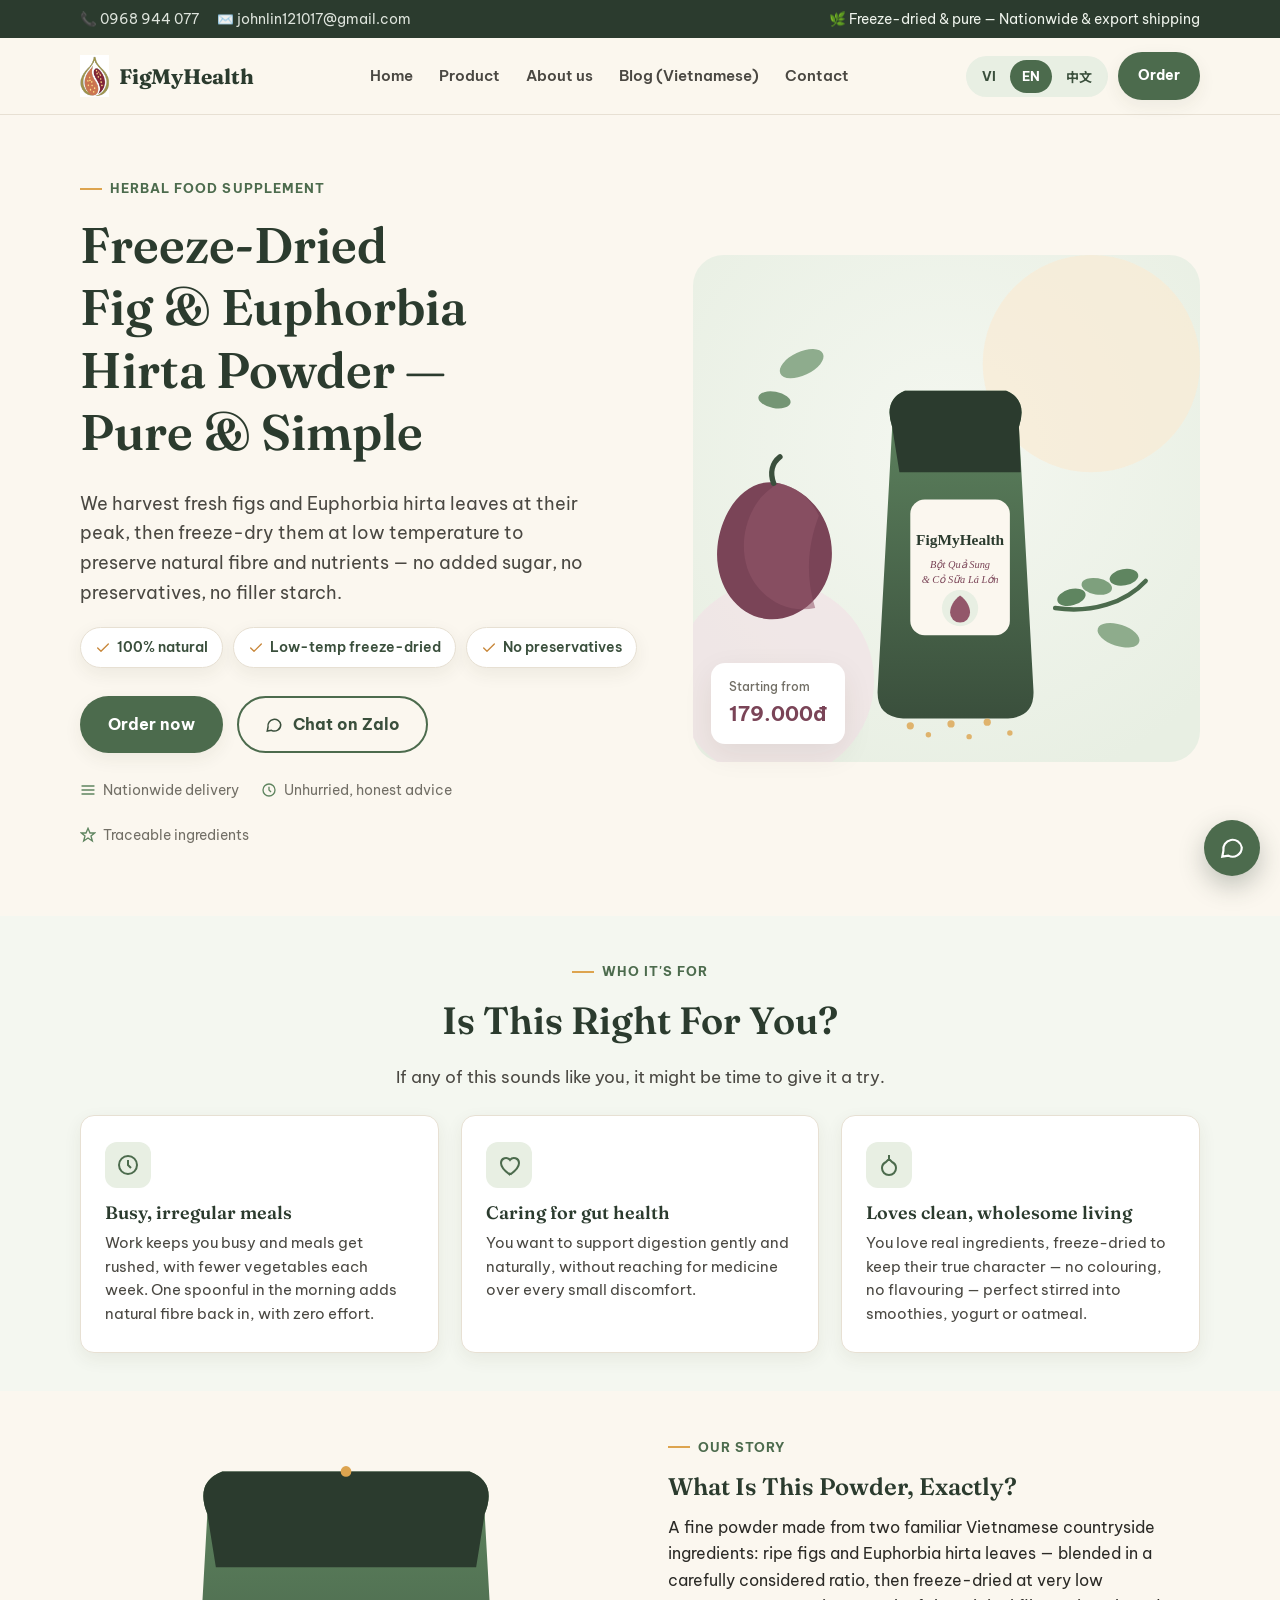
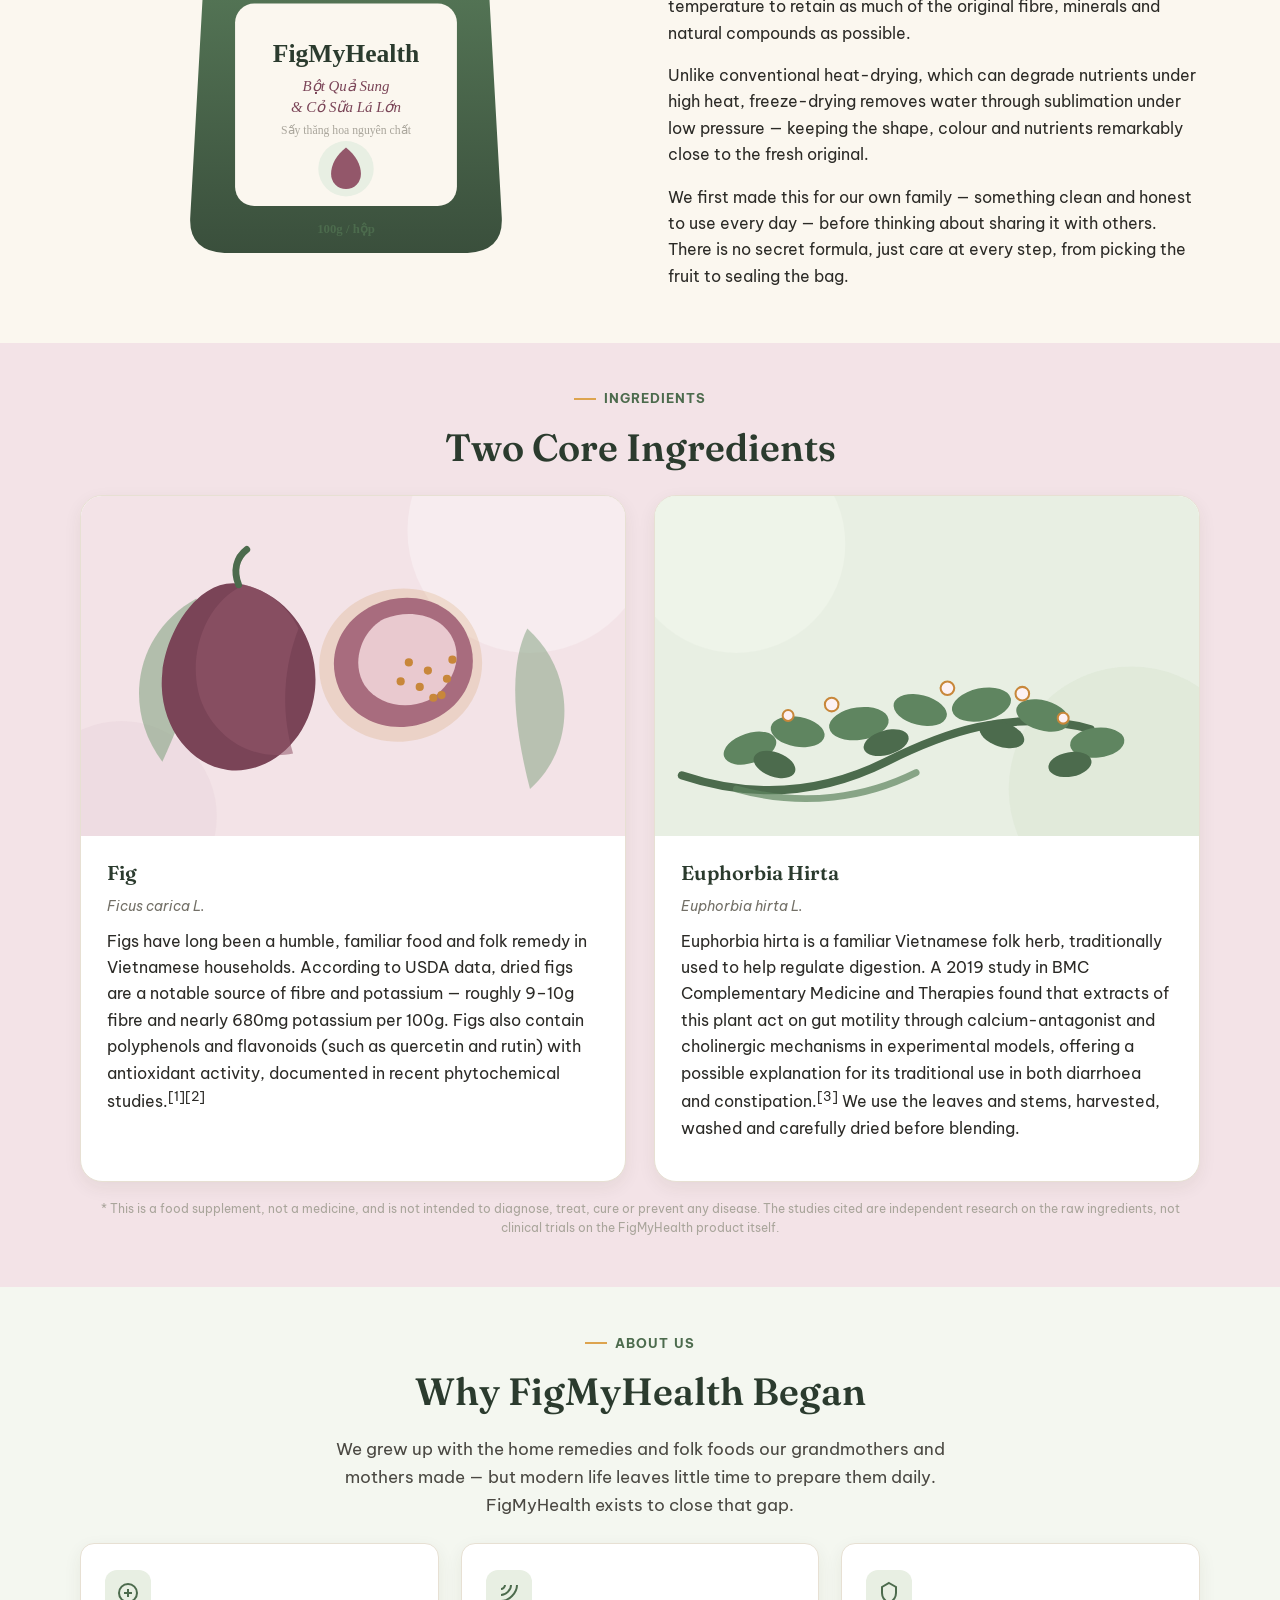
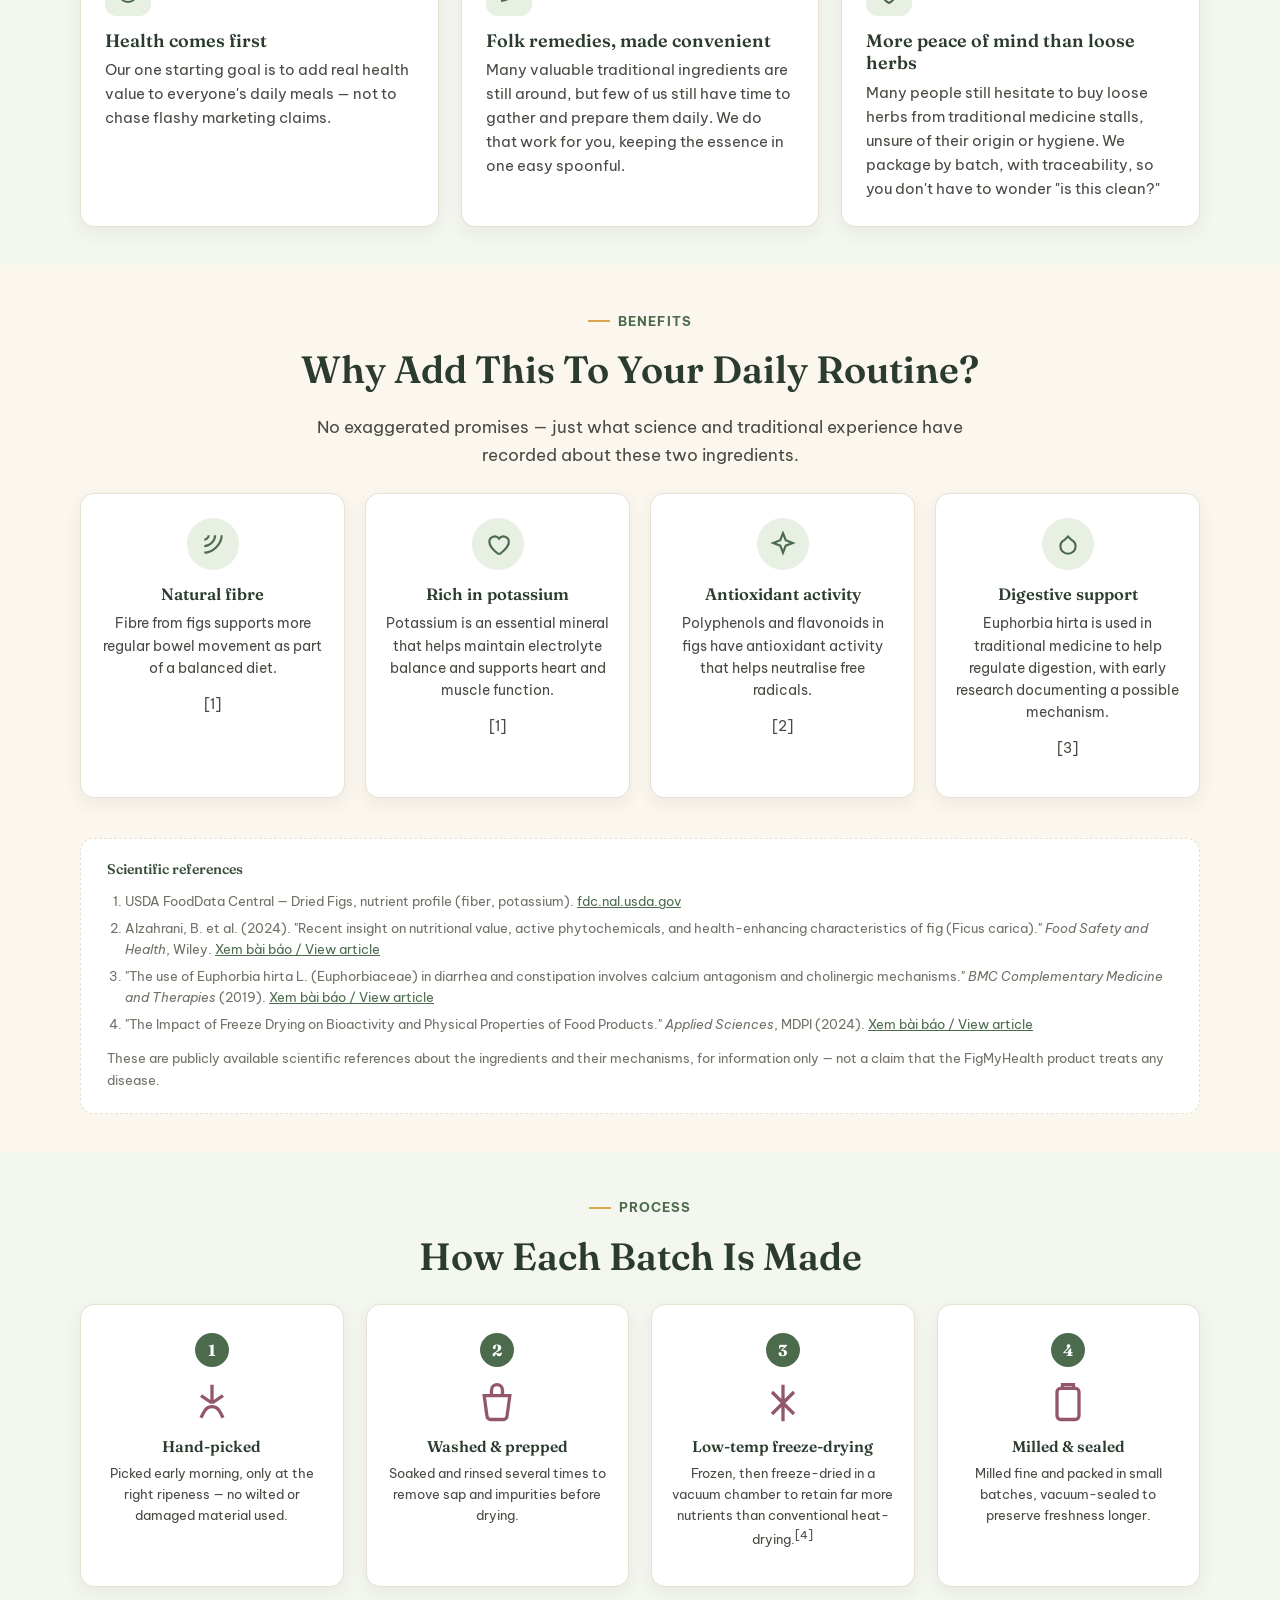
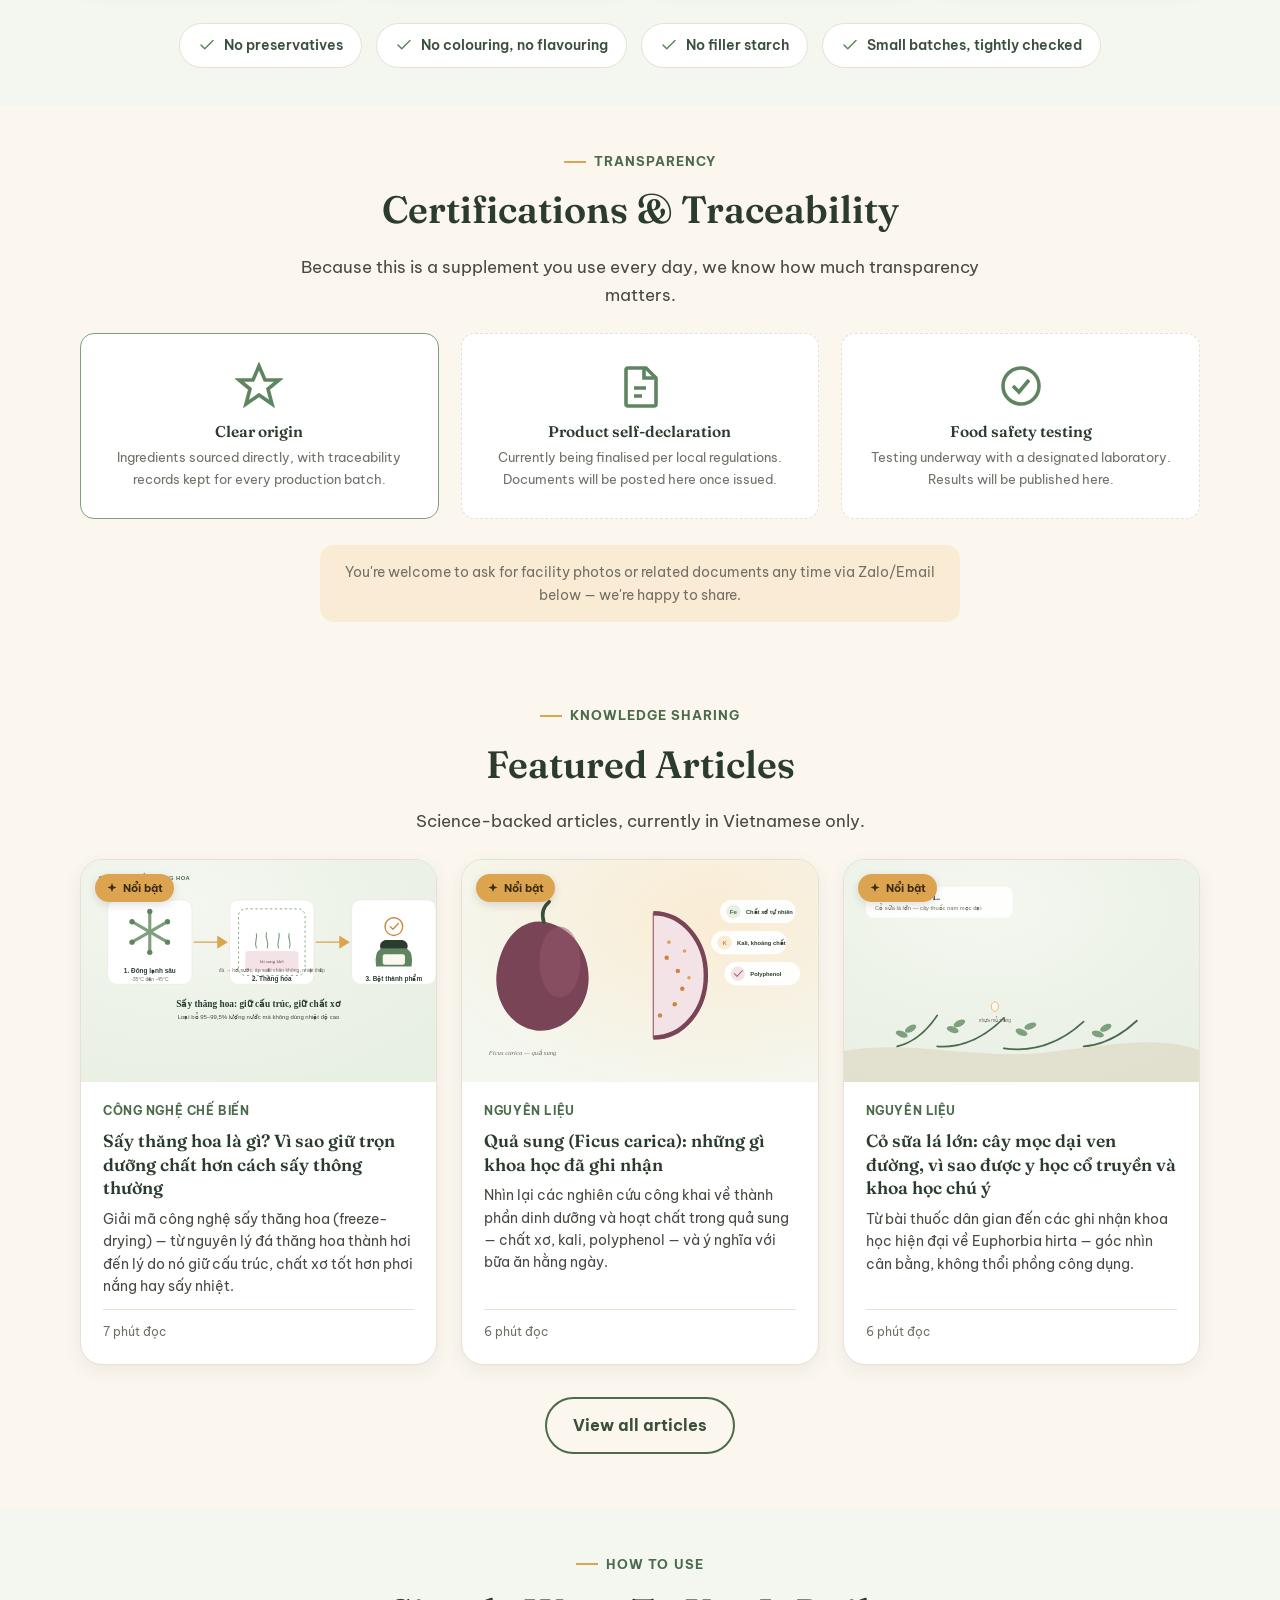
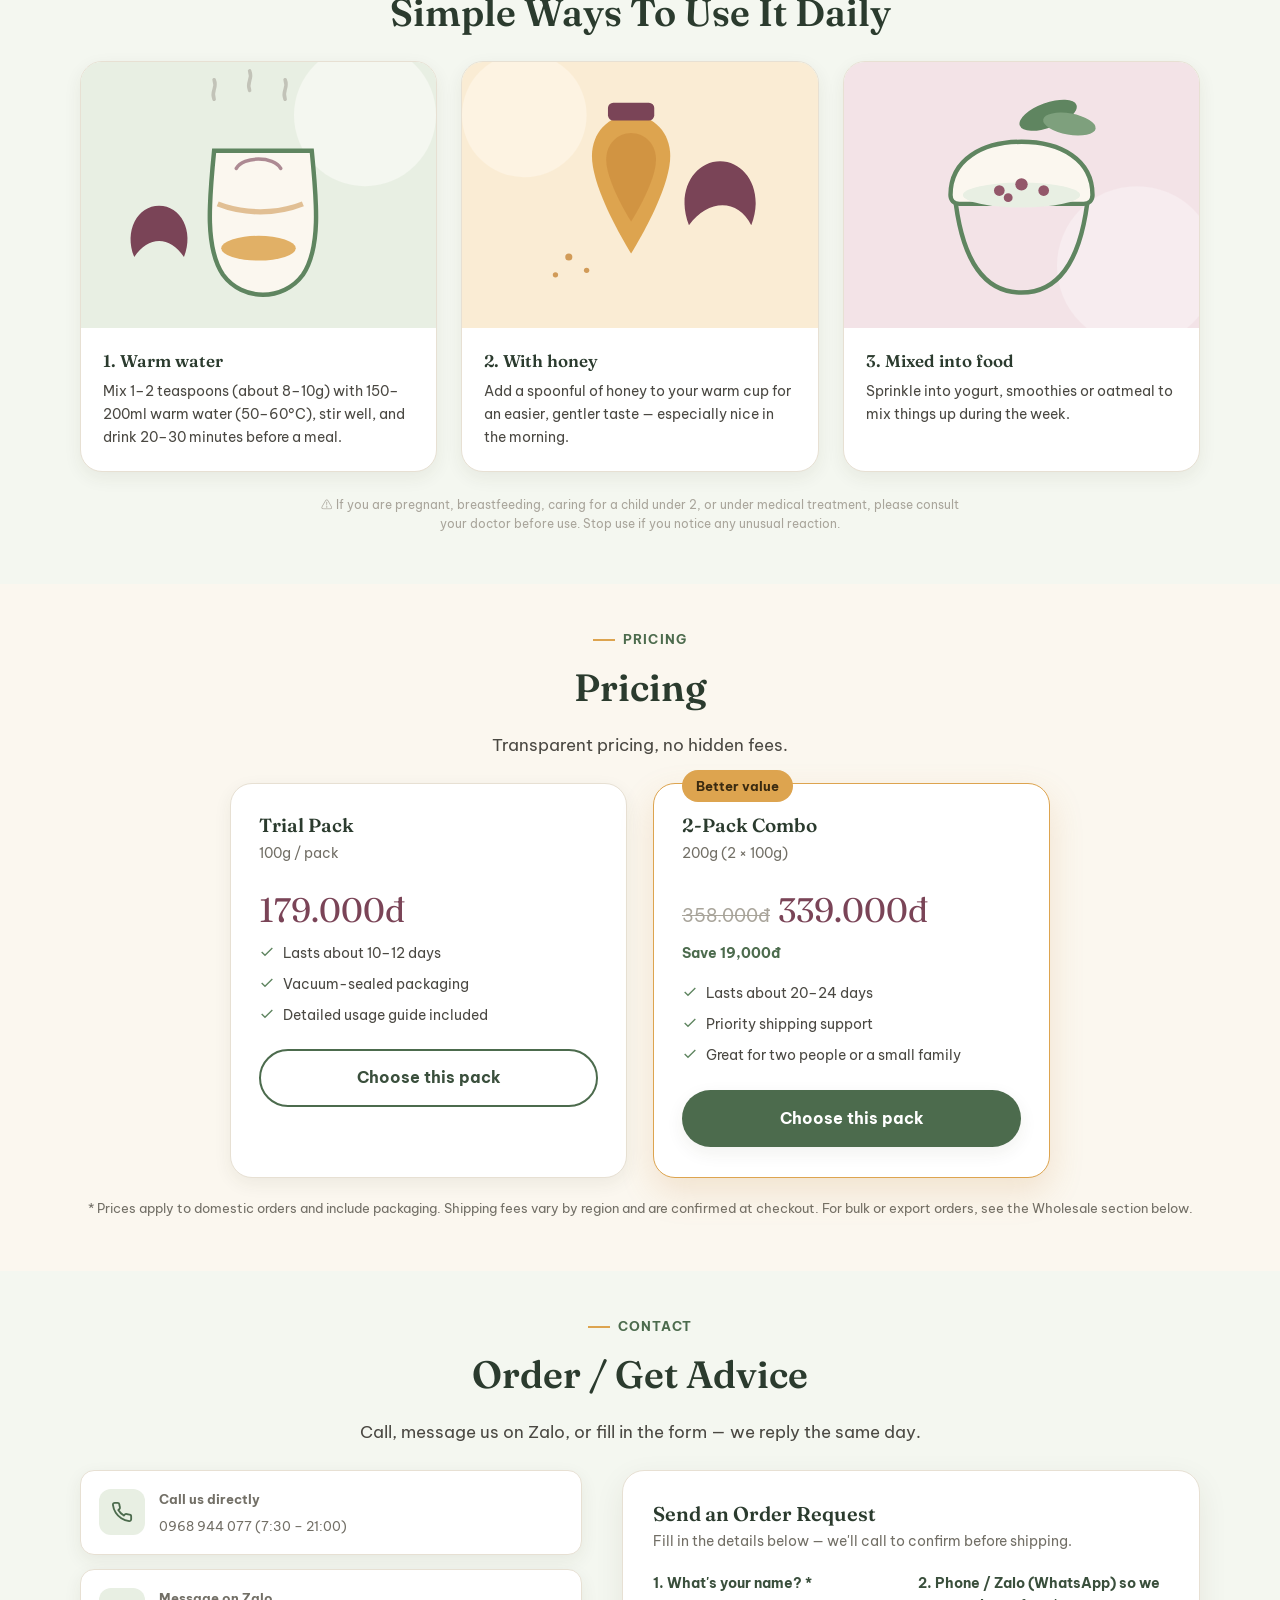
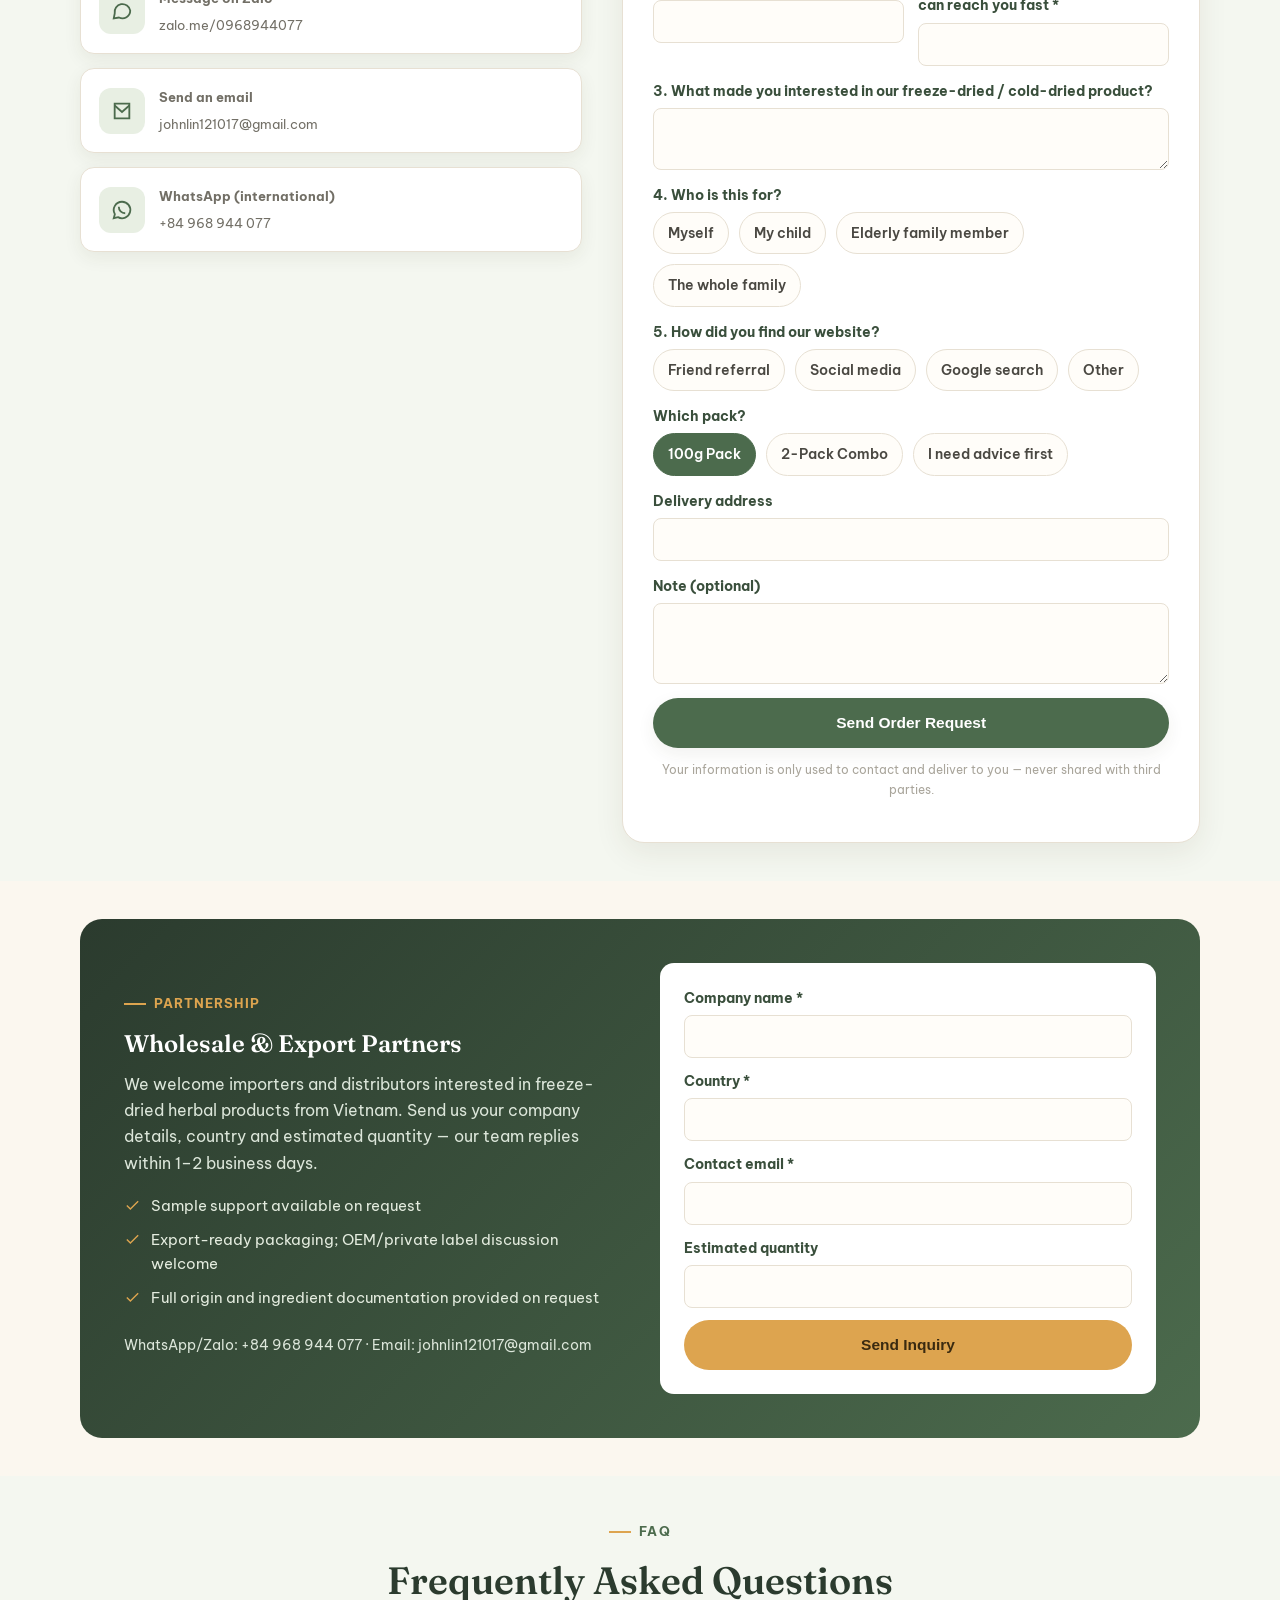
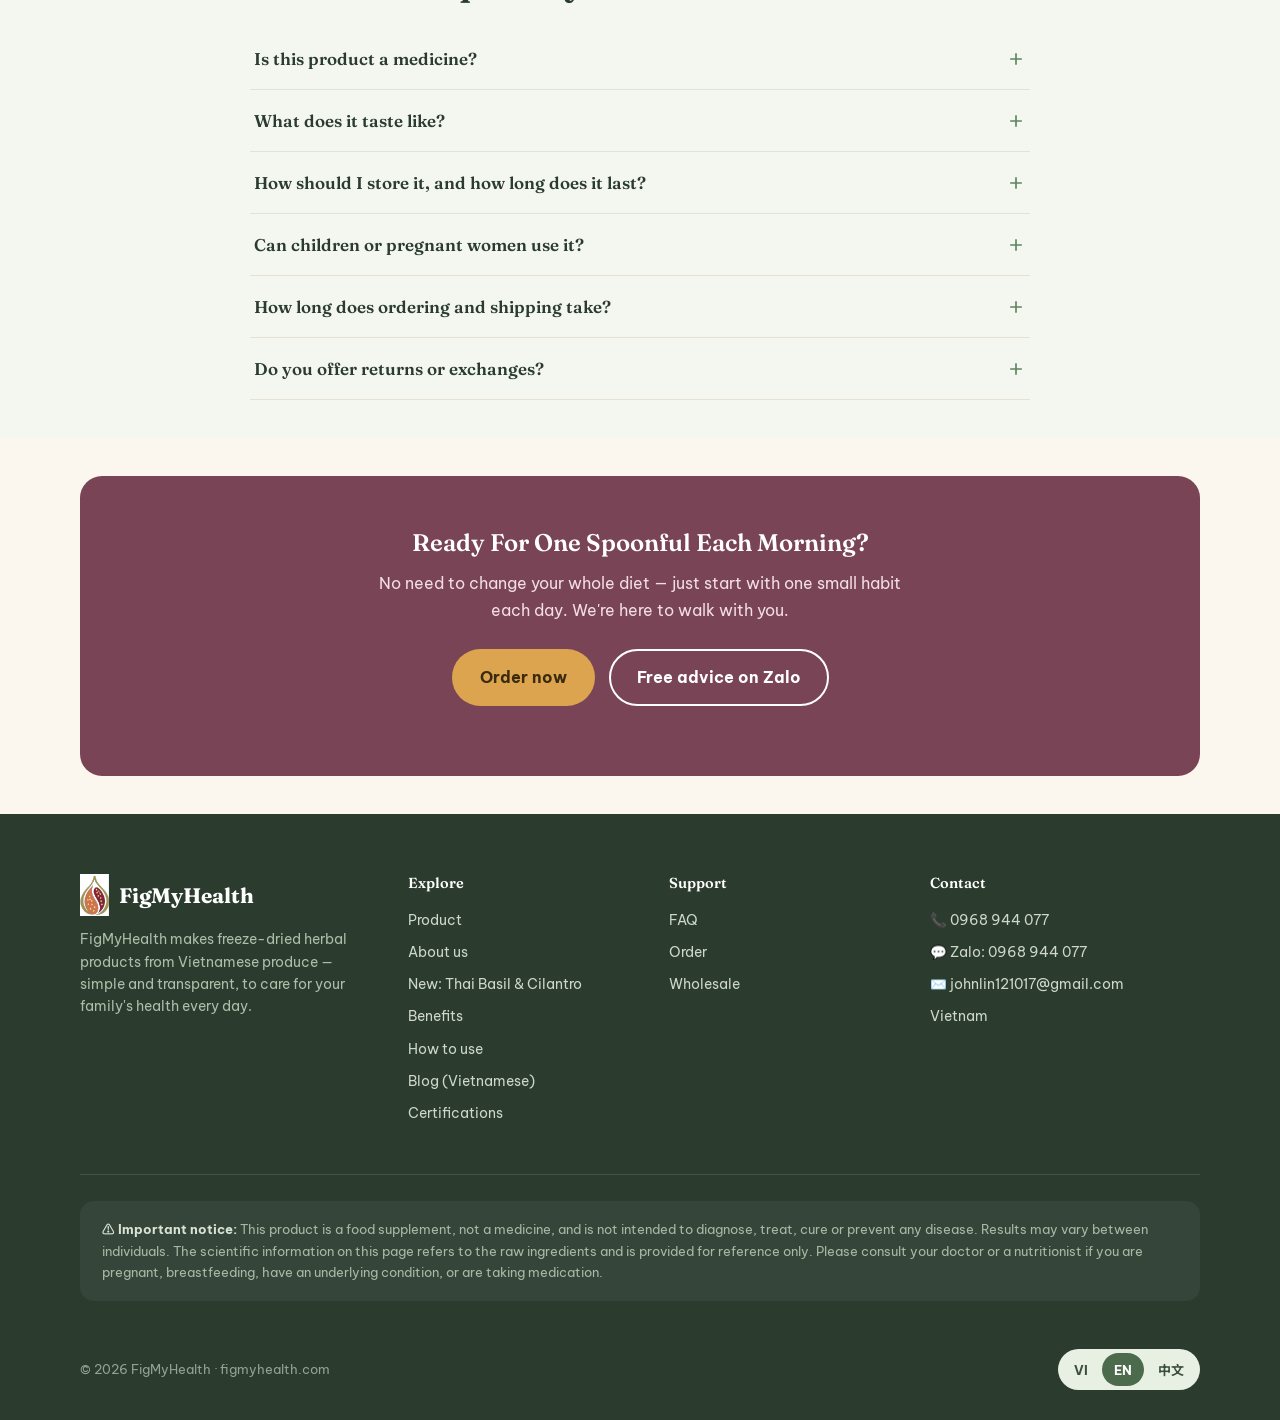
==== commit 6a22a899: "forminfo_ggappscript" ====
--- a/index.html
+++ b/index.html
@@ -589,7 +589,7 @@
         </a>
       </div>
 
-      <form class="order-form" id="orderForm" action="https://formspree.io/f/mljeyzwz" method="POST">
+      <form class="order-form" id="orderForm" action="https://script.google.com/macros/s/AKfycbwlBDGfZoI6ZH3C2_lRHIaq_92B6k3ZyerY-HbZiaqnx7T3cQvFgE5WCI5-WwArGc0x/exec" method="POST">
         <h3><span data-i18n="vi">Gửi Yêu Cầu Đặt Hàng</span><span data-i18n="en">Send an Order Request</span><span data-i18n="zh">提交订购需求</span></h3>
         <p class="sub"><span data-i18n="vi">Điền thông tin bên dưới, chúng tôi sẽ gọi lại xác nhận trước khi giao hàng.</span>
            <span data-i18n="en">Fill in the details below — we'll call to confirm before shipping.</span>
@@ -600,16 +600,49 @@
 
         <div class="form-row">
           <div class="form-field">
-            <label for="ofName" data-i18n="vi">Họ và tên *</label>
-            <label for="ofName" data-i18n="en">Full name *</label>
-            <label for="ofName" data-i18n="zh">姓名 *</label>
+            <label for="ofName" data-i18n="vi">1. Tên của bạn là gì? *</label>
+            <label for="ofName" data-i18n="en">1. What's your name? *</label>
+            <label for="ofName" data-i18n="zh">1. 您的姓名是？ *</label>
             <input type="text" id="ofName" name="name" required>
           </div>
           <div class="form-field">
-            <label for="ofPhone" data-i18n="vi">Số điện thoại *</label>
-            <label for="ofPhone" data-i18n="en">Phone number *</label>
-            <label for="ofPhone" data-i18n="zh">电话号码 *</label>
+            <label for="ofPhone" data-i18n="vi">2. SĐT / Zalo (WhatsApp) để liên hệ sớm nhất *</label>
+            <label for="ofPhone" data-i18n="en">2. Phone / Zalo (WhatsApp) so we can reach you fast *</label>
+            <label for="ofPhone" data-i18n="zh">2. 电话/Zalo（WhatsApp），方便我们尽快联系您 *</label>
             <input type="tel" id="ofPhone" name="phone" required>
+          </div>
+        </div>
+
+        <div class="form-row">
+          <div class="form-field full">
+            <label for="ofInterest" data-i18n="vi">3. Điều gì khiến bạn quan tâm đến sản phẩm sấy thăng hoa/sấy lạnh của tụi mình?</label>
+            <label for="ofInterest" data-i18n="en">3. What made you interested in our freeze-dried / cold-dried product?</label>
+            <label for="ofInterest" data-i18n="zh">3. 是什么让您对我们的冻干/低温干燥产品感兴趣？</label>
+            <textarea id="ofInterest" name="interest_reason" rows="2"></textarea>
+          </div>
+        </div>
+
+        <div class="form-field full" style="margin-bottom:14px;">
+          <label data-i18n="vi">4. Bạn dự định dùng cho ai?</label>
+          <label data-i18n="en">4. Who is this for?</label>
+          <label data-i18n="zh">4. 您打算给谁使用？</label>
+          <div class="radio-group" id="userGroup">
+            <span class="radio-chip"><input type="radio" name="intended_user" id="u1" value="Bản thân"><label for="u1"><span data-i18n="vi">Bản thân</span><span data-i18n="en">Myself</span><span data-i18n="zh">自己</span></label></span>
+            <span class="radio-chip"><input type="radio" name="intended_user" id="u2" value="Con nhỏ"><label for="u2"><span data-i18n="vi">Con nhỏ</span><span data-i18n="en">My child</span><span data-i18n="zh">孩子</span></label></span>
+            <span class="radio-chip"><input type="radio" name="intended_user" id="u3" value="Người lớn tuổi"><label for="u3"><span data-i18n="vi">Người lớn tuổi</span><span data-i18n="en">Elderly family member</span><span data-i18n="zh">长辈</span></label></span>
+            <span class="radio-chip"><input type="radio" name="intended_user" id="u4" value="Cả nhà dùng chung"><label for="u4"><span data-i18n="vi">Cả nhà dùng chung</span><span data-i18n="en">The whole family</span><span data-i18n="zh">全家共用</span></label></span>
+          </div>
+        </div>
+
+        <div class="form-field full" style="margin-bottom:14px;">
+          <label data-i18n="vi">5. Bạn biết đến website này từ đâu?</label>
+          <label data-i18n="en">5. How did you find our website?</label>
+          <label data-i18n="zh">5. 您是通过什么途径了解到本网站的？</label>
+          <div class="radio-group" id="sourceGroup">
+            <span class="radio-chip"><input type="radio" name="referral_source" id="s1" value="Bạn bè giới thiệu"><label for="s1"><span data-i18n="vi">Bạn bè giới thiệu</span><span data-i18n="en">Friend referral</span><span data-i18n="zh">朋友推荐</span></label></span>
+            <span class="radio-chip"><input type="radio" name="referral_source" id="s2" value="Mạng xã hội"><label for="s2"><span data-i18n="vi">Mạng xã hội</span><span data-i18n="en">Social media</span><span data-i18n="zh">社交媒体</span></label></span>
+            <span class="radio-chip"><input type="radio" name="referral_source" id="s3" value="Tìm kiếm Google"><label for="s3"><span data-i18n="vi">Tìm kiếm Google</span><span data-i18n="en">Google search</span><span data-i18n="zh">谷歌搜索</span></label></span>
+            <span class="radio-chip"><input type="radio" name="referral_source" id="s4" value="Nguồn khác"><label for="s4"><span data-i18n="vi">Nguồn khác</span><span data-i18n="en">Other</span><span data-i18n="zh">其他途径</span></label></span>
           </div>
         </div>
 
@@ -677,7 +710,7 @@
         </p>
       </div>
 
-      <form class="wholesale-form" id="wholesaleForm" action="https://formspree.io/f/mljeyzwz" method="POST">
+      <form class="wholesale-form" id="wholesaleForm" action="https://script.google.com/macros/s/AKfycbwlBDGfZoI6ZH3C2_lRHIaq_92B6k3ZyerY-HbZiaqnx7T3cQvFgE5WCI5-WwArGc0x/exec" method="POST">
         <input type="hidden" name="_subject" value="Yêu cầu hợp tác quốc tế - FigMyHealth Wholesale">
         <input type="hidden" name="form_type" value="wholesale">
         <div class="form-field">
@@ -861,7 +894,7 @@
   </div>
 </div>
 
-<script src="assets/js/main.js"></script>
+<script src="assets/js/main.js?v=2"></script>
 <script src="assets/js/blog.js"></script>
 <script src="assets/js/chatbot.js"></script>
 </body>
--- a/assets/css/style.css
+++ b/assets/css/style.css
@@ -0,0 +1,608 @@
+/* =========================================================
+   FigMyHealth — Bột Quả Sung & Cỏ Sữa Lá Lớn Sấy Thăng Hoa
+   Stylesheet chính. Chỉnh màu sắc tại phần :root bên dưới.
+   ========================================================= */
+
+:root{
+  /* Bảng màu dịu nhẹ, lấy cảm hứng từ màu quả sung & thảo mộc */
+  --green-900:#2b3b2e;
+  --green-800:#3a4f3c;
+  --green-700:#4c6b4d;
+  --green-600:#5f8560;
+  --green-500:#7ea07d;
+  --green-100:#e8efe3;
+  --green-50:#f4f7f0;
+
+  --fig-700:#7a4457;
+  --fig-600:#93576a;
+  --fig-500:#a86c7e;
+  --fig-100:#f3e3e7;
+
+  --honey-600:#c8873a;
+  --honey-500:#dda44f;
+  --honey-100:#faecd4;
+
+  --cream-100:#fbf7ef;
+  --cream-050:#fffdf9;
+  --paper:#ffffff;
+
+  --ink-900:#2b2a26;
+  --ink-700:#4a4842;
+  --ink-500:#726f66;
+  --ink-300:#a9a59b;
+  --line:#e7e0d3;
+
+  --radius-lg:22px;
+  --radius-md:14px;
+  --radius-sm:8px;
+  --shadow-soft:0 10px 30px rgba(60,50,30,0.08);
+  --shadow-card:0 6px 18px rgba(60,50,30,0.07);
+
+  --container:1160px;
+  --font-head:'Fraunces','Noto Serif SC',serif;
+  --font-body:'Be Vietnam Pro','Noto Sans SC',-apple-system,BlinkMacSystemFont,'Segoe UI',sans-serif;
+}
+
+*,*::before,*::after{box-sizing:border-box;}
+html{scroll-behavior:smooth;}
+body{
+  margin:0;
+  font-family:var(--font-body);
+  color:var(--ink-900);
+  background:var(--cream-100);
+  line-height:1.65;
+  font-size:16px;
+  -webkit-font-smoothing:antialiased;
+}
+img{max-width:100%;display:block;}
+a{color:inherit;text-decoration:none;}
+ul{margin:0;padding:0;list-style:none;}
+h1,h2,h3,h4{font-family:var(--font-head);font-weight:600;line-height:1.25;margin:0 0 .5em;color:var(--green-900);}
+p{margin:0 0 1em;}
+.container{max-width:var(--container);margin:0 auto;padding:0 20px;}
+section{padding:38px 0;}
+@media (max-width:720px){ section{padding:26px 0;} }
+
+.eyebrow{
+  display:inline-flex;align-items:center;gap:8px;
+  font-size:13px;letter-spacing:.08em;text-transform:uppercase;
+  color:var(--green-700);font-weight:700;margin-bottom:14px;
+}
+.eyebrow::before{content:"";width:22px;height:2px;background:var(--honey-500);display:inline-block;}
+.section-head{max-width:680px;margin:0 auto 24px;text-align:center;}
+.section-head h2{font-size:clamp(26px,3.4vw,38px);}
+.section-head p{color:var(--ink-700);font-size:17px;}
+
+/* ---------- Buttons ---------- */
+.btn{
+  display:inline-flex;align-items:center;justify-content:center;gap:10px;
+  padding:14px 26px;border-radius:999px;font-weight:700;font-size:15.5px;
+  border:2px solid transparent;cursor:pointer;transition:.2s transform ease,.2s box-shadow ease,.2s background ease;
+  white-space:nowrap;
+}
+.btn:active{transform:scale(.97);}
+.btn-primary{background:var(--green-700);color:#fff;box-shadow:var(--shadow-card);}
+.btn-primary:hover{background:var(--green-800);}
+.btn-outline{background:transparent;border-color:var(--green-700);color:var(--green-800);}
+.btn-outline:hover{background:var(--green-100);}
+.btn-honey{background:var(--honey-500);color:#3a2a10;}
+.btn-honey:hover{background:var(--honey-600);color:#fff;}
+.btn-ghost{background:#fff;color:var(--green-800);box-shadow:var(--shadow-card);}
+.btn-block{width:100%;}
+.btn-sm{padding:10px 18px;font-size:14px;}
+.btn svg{width:18px;height:18px;flex:none;}
+
+.icon-btn{
+  width:44px;height:44px;border-radius:50%;display:inline-flex;align-items:center;justify-content:center;
+  background:var(--green-100);color:var(--green-800);flex:none;
+}
+
+/* ---------- Language toggle ---------- */
+.lang-switch{display:inline-flex;background:var(--green-100);border-radius:999px;padding:4px;gap:2px;}
+.lang-switch button{
+  border:none;background:transparent;padding:7px 12px;border-radius:999px;font-weight:700;font-size:13px;
+  color:var(--green-800);cursor:pointer;font-family:var(--font-body);
+}
+.lang-switch button.active{background:var(--green-700);color:#fff;}
+
+/* Show only current language blocks */
+/* Chỉ ẩn 2 bản ngôn ngữ KHÔNG active (giữ !important để luôn thắng các quy tắc
+   display khác, vd. ".main-nav a{display:block}"). Bản ngôn ngữ đang active thì
+   không bị can thiệp gì cả, nên nó tự nhiên nhận đúng display mặc định/kế thừa
+   của thẻ đó (block, inline, flex...) tùy ngữ cảnh — tránh xung đột như dùng revert. */
+html[lang="vi"] [data-i18n="en"],
+html[lang="vi"] [data-i18n="zh"],
+html[lang="en"] [data-i18n="vi"],
+html[lang="en"] [data-i18n="zh"],
+html[lang="zh"] [data-i18n="vi"],
+html[lang="zh"] [data-i18n="en"]{display:none !important;}
+
+/* ---------- Top utility bar ---------- */
+.topbar{background:var(--green-900);color:#eef3ec;font-size:13.5px;}
+.topbar .container{display:flex;align-items:center;justify-content:space-between;height:38px;gap:16px;}
+.topbar .topbar-contact{display:flex;gap:18px;align-items:center;}
+.topbar a{opacity:.92;}
+.topbar a:hover{opacity:1;text-decoration:underline;}
+@media (max-width:640px){ .topbar .topbar-tagline{display:none;} }
+
+/* ---------- Header ---------- */
+header.site-header{
+  position:sticky;top:0;z-index:50;background:rgba(251,247,239,.94);
+  backdrop-filter:saturate(1.3) blur(6px);
+  border-bottom:1px solid var(--line);
+}
+.nav-row{display:flex;align-items:center;justify-content:space-between;height:76px;gap:12px;}
+.brand{display:flex;align-items:center;gap:10px;font-family:var(--font-head);font-weight:700;font-size:21px;color:var(--green-900);min-width:0;flex:none;}
+.brand img{height:42px;width:auto;flex:none;}
+.brand span{white-space:nowrap;}
+.main-nav{display:flex;gap:26px;align-items:center;}
+.main-nav a{font-weight:600;font-size:15px;color:var(--ink-700);white-space:nowrap;}
+.main-nav a:hover{color:var(--green-700);}
+.header-actions{display:flex;align-items:center;gap:10px;flex:none;}
+.nav-toggle{display:none;background:none;border:none;cursor:pointer;padding:6px;flex:none;color:var(--green-900);}
+.nav-toggle svg{width:26px;height:26px;}
+
+@media (max-width:940px){
+  /* backdrop-filter trên header tạo "containing block" mới khiến .main-nav (position:fixed)
+     bị định vị theo header thay vì theo màn hình — tắt blur ở mobile để menu phủ toàn màn hình đúng cách */
+  header.site-header{backdrop-filter:none;background:var(--cream-050);}
+  .main-nav{
+    position:fixed;inset:70px 0 0 0;background:var(--cream-050);flex-direction:column;
+    padding:26px 24px;gap:4px;transform:translateY(-8px);opacity:0;pointer-events:none;transition:.2s ease;
+    overflow-y:auto;align-items:stretch;
+  }
+  .main-nav.open{opacity:1;transform:translateY(0);pointer-events:auto;}
+  .main-nav a{display:block;padding:14px 6px;border-bottom:1px solid var(--line);font-size:17px;}
+  .nav-toggle{display:inline-flex;}
+  /* Ẩn nút "Đặt hàng" trên header ở mobile vì đã có thanh CTA dính đáy màn hình */
+  .header-actions .btn-primary{display:none;}
+  .nav-row{height:70px;}
+  .brand{font-size:18px;}
+  .brand img{height:34px;}
+  .lang-switch button{padding:6px 9px;font-size:12px;}
+}
+
+@media (max-width:400px){
+  .brand span{display:none;}
+  .lang-switch button{padding:6px 7px;font-size:11.5px;}
+  .header-actions{gap:6px;}
+}
+
+/* ---------- Hero ---------- */
+.hero{padding:56px 0 70px;overflow:hidden;position:relative;}
+.hero .container{display:grid;grid-template-columns:1.05fr .95fr;gap:52px;align-items:center;}
+.hero h1{font-size:clamp(30px,4.4vw,50px);text-wrap:balance;}
+.hero .lede{font-size:18px;color:var(--ink-700);max-width:520px;}
+.hero-badges{display:flex;flex-wrap:wrap;gap:10px;margin:20px 0 28px;}
+.badge{display:inline-flex;align-items:center;gap:6px;background:var(--paper);border:1px solid var(--line);padding:8px 14px;border-radius:999px;font-size:13.5px;font-weight:600;color:var(--green-800);box-shadow:var(--shadow-card);}
+.badge svg{width:16px;height:16px;color:var(--honey-600);}
+.hero-cta{display:flex;flex-wrap:wrap;gap:14px;margin-bottom:18px;}
+.hero-trust{display:flex;gap:22px;flex-wrap:wrap;margin-top:26px;font-size:13.5px;color:var(--ink-500);}
+.hero-trust li{display:flex;align-items:center;gap:7px;}
+.hero-trust svg{width:16px;height:16px;color:var(--green-600);}
+.hero-art{position:relative;}
+.hero-art .price-float{
+  position:absolute;bottom:18px;left:18px;background:#fff;padding:14px 18px;border-radius:var(--radius-md);
+  box-shadow:var(--shadow-soft);font-weight:700;color:var(--green-800);max-width:calc(100% - 36px);
+}
+.hero-art .price-float small{display:block;font-weight:500;color:var(--ink-500);font-size:12px;white-space:nowrap;}
+.hero-art .price-float b{font-size:20px;color:var(--fig-700);white-space:nowrap;}
+
+/* Dưới 880px: ảnh minh họa hero từng bị ép chung hàng với chữ (grid 2 cột không
+   collapse), khiến tiêu đề bị bóp hẹp xuống dòng lởm chởm và khung giá nổi
+   "price-float" bị tràn/che mất 1 phần ra ngoài màn hình. Gộp về 1 cột để cả
+   tiêu đề lẫn khung giá luôn có đủ chiều rộng hiển thị trọn vẹn. */
+@media (max-width:880px){
+  .hero .container{grid-template-columns:1fr;gap:34px;}
+  .hero-art{max-width:360px;margin:0 auto;}
+}
+@media (max-width:400px){
+  .hero-art .price-float{padding:11px 14px;}
+  .hero-art .price-float b{font-size:17px;}
+}
+
+/* ---------- Who it's for ---------- */
+.audience-grid{display:grid;grid-template-columns:repeat(3,1fr);gap:22px;}
+.audience-card{background:var(--paper);border-radius:var(--radius-md);padding:26px 24px;box-shadow:var(--shadow-card);border:1px solid var(--line);}
+.audience-card .ic{width:46px;height:46px;border-radius:12px;background:var(--green-100);display:flex;align-items:center;justify-content:center;margin-bottom:14px;color:var(--green-700);}
+.audience-card h3{font-size:18px;margin-bottom:6px;}
+.audience-card p{color:var(--ink-700);font-size:14.5px;margin:0;}
+@media (max-width:820px){ .audience-grid{grid-template-columns:1fr;} }
+
+/* ---------- Two-col generic ---------- */
+.split{display:grid;grid-template-columns:1fr 1fr;gap:56px;align-items:center;}
+.split.reverse .split-media{order:2;}
+@media (max-width:880px){ .split{grid-template-columns:1fr;gap:30px;} .split.reverse .split-media{order:0;} }
+
+.pill-list li{display:flex;gap:12px;margin-bottom:14px;align-items:flex-start;}
+.pill-list .ic{width:30px;height:30px;border-radius:50%;background:var(--honey-100);color:var(--honey-600);display:flex;align-items:center;justify-content:center;flex:none;margin-top:2px;}
+.pill-list svg{width:16px;height:16px;}
+
+.section-tint{background:var(--green-50);}
+.section-tint-fig{background:var(--fig-100);}
+
+/* ---------- Ingredient cards ---------- */
+.ingredient-grid{display:grid;grid-template-columns:1fr 1fr;gap:28px;}
+.ingredient-card{background:var(--paper);border-radius:var(--radius-lg);overflow:hidden;box-shadow:var(--shadow-card);border:1px solid var(--line);}
+.ingredient-card .art{aspect-ratio:16/10;}
+.ingredient-card .body{padding:24px 26px;}
+.ingredient-card h3{font-size:20px;}
+.ingredient-card .latin{font-style:italic;color:var(--ink-500);font-size:13.5px;margin-bottom:10px;display:block;}
+@media (max-width:760px){ .ingredient-grid{grid-template-columns:1fr;} }
+
+/* ---------- Benefits ---------- */
+.benefit-grid{display:grid;grid-template-columns:repeat(4,1fr);gap:20px;}
+.benefit-card{background:var(--paper);border:1px solid var(--line);border-radius:var(--radius-md);padding:24px 20px;text-align:center;box-shadow:var(--shadow-card);}
+.benefit-card .ic{width:52px;height:52px;border-radius:50%;background:var(--green-100);color:var(--green-700);display:flex;align-items:center;justify-content:center;margin:0 auto 14px;}
+.benefit-card h3{font-size:16.5px;margin-bottom:8px;}
+.benefit-card p{font-size:13.5px;color:var(--ink-700);}
+.cite{font-size:11.5px;color:var(--ink-300);margin-top:8px;}
+@media (max-width:900px){ .benefit-grid{grid-template-columns:1fr 1fr;} }
+@media (max-width:520px){ .benefit-grid{grid-template-columns:1fr;} }
+
+.sources-box{margin-top:40px;background:var(--paper);border:1px dashed var(--line);border-radius:var(--radius-md);padding:22px 26px;font-size:13px;color:var(--ink-500);}
+.sources-box h4{color:var(--green-800);font-size:14px;margin-bottom:8px;}
+.sources-box ol{list-style:decimal;padding-left:18px;}
+.sources-box li{margin-bottom:5px;}
+.sources-box a{color:var(--green-700);text-decoration:underline;}
+
+/* ---------- Process ---------- */
+.process-grid{display:grid;grid-template-columns:repeat(4,1fr);gap:22px;counter-reset:step;}
+.process-card{position:relative;background:var(--paper);border-radius:var(--radius-md);padding:28px 20px 22px;text-align:center;border:1px solid var(--line);box-shadow:var(--shadow-card);}
+.process-card .num{
+  counter-increment:step;width:34px;height:34px;border-radius:50%;background:var(--green-700);color:#fff;
+  display:flex;align-items:center;justify-content:center;font-weight:700;margin:0 auto 14px;font-family:var(--font-head);
+}
+.process-card .num::before{content: counter(step);}
+.process-card .ic{width:44px;height:44px;margin:0 auto 12px;color:var(--fig-600);}
+.process-card h3{font-size:15.5px;margin-bottom:6px;}
+.process-card p{font-size:13px;color:var(--ink-700);}
+@media (max-width:900px){ .process-grid{grid-template-columns:1fr 1fr;} }
+@media (max-width:520px){ .process-grid{grid-template-columns:1fr;} }
+
+.commit-row{display:flex;flex-wrap:wrap;gap:14px;justify-content:center;margin-top:36px;}
+.commit-chip{display:inline-flex;align-items:center;gap:8px;background:#fff;border:1px solid var(--line);border-radius:999px;padding:10px 18px;font-weight:600;font-size:14px;color:var(--green-800);}
+.commit-chip svg{width:18px;height:18px;color:var(--green-600);}
+
+/* ---------- Certifications ---------- */
+.cert-grid{display:grid;grid-template-columns:repeat(3,1fr);gap:22px;}
+.cert-card{background:var(--paper);border:1.5px dashed var(--line);border-radius:var(--radius-md);padding:28px 22px;text-align:center;}
+.cert-card.ready{border-style:solid;border-color:var(--green-500);}
+.cert-card .ic{width:48px;height:48px;margin:0 auto 12px;color:var(--green-600);}
+.cert-card h3{font-size:15.5px;margin-bottom:6px;}
+.cert-card p{font-size:13px;color:var(--ink-500);margin:0;}
+.cert-note{max-width:640px;margin:26px auto 0;text-align:center;font-size:13.5px;color:var(--ink-500);background:var(--honey-100);border-radius:var(--radius-md);padding:16px 20px;}
+@media (max-width:800px){ .cert-grid{grid-template-columns:1fr;} }
+
+/* ---------- How to use ---------- */
+.usage-grid{display:grid;grid-template-columns:repeat(3,1fr);gap:24px;}
+.usage-card{background:var(--paper);border-radius:var(--radius-lg);border:1px solid var(--line);overflow:hidden;box-shadow:var(--shadow-card);}
+.usage-card .art{aspect-ratio:4/3;background:var(--green-100);}
+.usage-card .body{padding:22px;}
+.usage-card h3{font-size:17px;}
+.usage-card p{font-size:14px;color:var(--ink-700);margin:0;}
+@media (max-width:860px){ .usage-grid{grid-template-columns:1fr;} }
+
+/* ---------- Pricing ---------- */
+.price-grid{display:grid;grid-template-columns:repeat(2,1fr);gap:26px;max-width:820px;margin:0 auto;}
+.price-card{background:var(--paper);border-radius:var(--radius-lg);border:1px solid var(--line);padding:30px 28px;box-shadow:var(--shadow-card);position:relative;}
+.price-card.highlight{border-color:var(--honey-500);box-shadow:0 14px 34px rgba(200,135,58,.18);}
+.price-card .tag{position:absolute;top:-14px;left:28px;background:var(--honey-500);color:#3a2a10;font-weight:700;font-size:12.5px;padding:6px 14px;border-radius:999px;}
+.price-card h3{font-size:19px;margin-bottom:4px;}
+.price-card .weight{color:var(--ink-500);font-size:13.5px;margin-bottom:18px;}
+.price-card .amount{font-family:var(--font-head);font-size:34px;color:var(--fig-700);margin-bottom:4px;}
+.price-card .amount del{color:var(--ink-300);font-size:18px;font-weight:400;margin-right:8px;font-family:var(--font-body);}
+.price-card .save{color:var(--green-700);font-weight:700;font-size:13.5px;margin-bottom:18px;}
+.price-card ul{margin-bottom:22px;}
+.price-card ul li{display:flex;gap:8px;font-size:14px;color:var(--ink-700);margin-bottom:8px;}
+.price-card ul li svg{width:16px;height:16px;color:var(--green-600);flex:none;margin-top:2px;}
+.price-note{text-align:center;color:var(--ink-500);font-size:13px;margin-top:20px;}
+@media (max-width:680px){ .price-grid{grid-template-columns:1fr;} }
+
+/* ---------- Contact / Order ---------- */
+.contact-wrap{display:grid;grid-template-columns:1fr 1.15fr;gap:40px;align-items:start;}
+.contact-channels{display:flex;flex-direction:column;gap:14px;}
+.channel-card{display:flex;align-items:center;gap:14px;background:var(--paper);border:1px solid var(--line);border-radius:var(--radius-md);padding:16px 18px;box-shadow:var(--shadow-card);}
+.channel-card .ic{width:46px;height:46px;border-radius:12px;background:var(--green-100);color:var(--green-700);display:flex;align-items:center;justify-content:center;flex:none;}
+.channel-card .txt strong{display:block;font-size:15px;color:var(--green-900);}
+.channel-card .txt span{font-size:13px;color:var(--ink-500);}
+.channel-card{cursor:pointer;transition:.15s transform ease;}
+.channel-card:hover{transform:translateY(-2px);}
+
+.order-form{background:var(--paper);border-radius:var(--radius-lg);border:1px solid var(--line);padding:30px;box-shadow:var(--shadow-soft);}
+.order-form h3{font-size:20px;margin-bottom:4px;}
+.order-form .sub{color:var(--ink-500);font-size:13.5px;margin-bottom:20px;}
+.form-row{display:grid;grid-template-columns:1fr 1fr;gap:14px;margin-bottom:14px;}
+.form-field{display:flex;flex-direction:column;gap:6px;}
+.form-field.full{grid-column:1/-1;}
+.form-field label{font-size:13.5px;font-weight:700;color:var(--green-800);}
+.form-field input,.form-field select,.form-field textarea{
+  border:1.5px solid var(--line);border-radius:var(--radius-sm);padding:11px 13px;font-family:var(--font-body);
+  font-size:14.5px;background:var(--cream-050);color:var(--ink-900);
+}
+.form-field input:focus,.form-field select:focus,.form-field textarea:focus{outline:2px solid var(--green-500);border-color:transparent;}
+.radio-group{display:flex;flex-wrap:wrap;gap:10px;}
+.radio-chip{position:relative;}
+.radio-chip input{position:absolute;opacity:0;}
+.radio-chip label{
+  display:inline-flex;padding:9px 14px;border:1.5px solid var(--line);border-radius:999px;font-size:13.5px;font-weight:600;
+  cursor:pointer;color:var(--ink-700);background:var(--cream-050);
+}
+.radio-chip input:checked + label{background:var(--green-700);border-color:var(--green-700);color:#fff;}
+.form-note{font-size:12px;color:var(--ink-300);margin-top:12px;text-align:center;}
+.form-status{margin-top:14px;font-size:13.5px;font-weight:600;text-align:center;display:none;}
+.form-status.show{display:block;}
+.form-status.ok{color:var(--green-700);}
+.form-status.err{color:var(--fig-700);}
+@media (max-width:920px){ .contact-wrap{grid-template-columns:1fr;} }
+@media (max-width:560px){ .form-row{grid-template-columns:1fr;} }
+
+/* ---------- Wholesale / B2B ---------- */
+.wholesale-box{
+  background:linear-gradient(135deg,var(--green-900),var(--green-700));
+  color:#eef3ec;border-radius:var(--radius-lg);padding:44px;display:grid;grid-template-columns:1fr 1fr;gap:40px;align-items:center;
+}
+.wholesale-box h2{color:#fff;}
+.wholesale-box p{color:#dce6da;}
+.wholesale-box .eyebrow{color:var(--honey-500);}
+.wholesale-box .eyebrow::before{background:var(--honey-500);}
+.wholesale-list{margin:18px 0 24px;}
+.wholesale-list li{display:flex;gap:10px;margin-bottom:10px;font-size:14.5px;color:#e4ecdf;}
+.wholesale-list svg{width:17px;height:17px;color:var(--honey-500);flex:none;margin-top:3px;}
+.wholesale-form{background:#fff;border-radius:var(--radius-md);padding:24px;color:var(--ink-900);}
+.wholesale-form .form-field{margin-bottom:12px;}
+@media (max-width:880px){ .wholesale-box{grid-template-columns:1fr;padding:28px 22px;} }
+
+/* ---------- FAQ ---------- */
+.faq-list{max-width:780px;margin:0 auto;}
+.faq-item{border-bottom:1px solid var(--line);}
+.faq-q{
+  width:100%;text-align:left;background:none;border:none;padding:20px 4px;cursor:pointer;
+  display:flex;justify-content:space-between;align-items:center;gap:16px;font-family:var(--font-head);
+  font-size:17px;color:var(--green-900);font-weight:600;
+}
+.faq-q svg{width:20px;height:20px;flex:none;transition:.2s transform ease;color:var(--green-600);}
+.faq-item.open .faq-q svg{transform:rotate(45deg);}
+.faq-a{max-height:0;overflow:hidden;transition:.25s ease;font-size:14.5px;color:var(--ink-700);}
+.faq-item.open .faq-a{max-height:320px;padding-bottom:20px;}
+
+/* ---------- Final CTA ---------- */
+.final-cta{
+  background:var(--fig-700);color:#fdf1f4;border-radius:var(--radius-lg);padding:52px 40px;text-align:center;
+}
+.final-cta h2{color:#fff;}
+.final-cta p{color:#f2dee3;max-width:560px;margin:0 auto 26px;}
+.final-cta .hero-cta{justify-content:center;}
+.final-cta .btn-outline{border-color:#fff;color:#fff;}
+.final-cta .btn-outline:hover{background:rgba(255,255,255,.12);}
+
+/* ---------- Footer ---------- */
+footer{background:var(--green-900);color:#cdd8c9;padding-top:60px;}
+.footer-grid{display:grid;grid-template-columns:1.3fr 1fr 1fr 1.2fr;gap:36px;padding-bottom:40px;border-bottom:1px solid rgba(255,255,255,.12);}
+.footer-brand .brand{color:#fff;}
+.footer-brand p{color:#aebda9;font-size:13.5px;margin-top:12px;}
+footer h4{color:#fff;font-size:14.5px;margin-bottom:16px;}
+footer ul li{margin-bottom:10px;font-size:13.5px;}
+footer a:hover{text-decoration:underline;}
+.footer-social{display:flex;gap:10px;margin-top:14px;}
+.footer-social a{width:38px;height:38px;border-radius:50%;background:rgba(255,255,255,.08);display:flex;align-items:center;justify-content:center;}
+.footer-social svg{width:17px;height:17px;}
+.footer-bottom{padding:22px 0 30px;display:flex;flex-wrap:wrap;gap:14px;justify-content:space-between;align-items:center;font-size:12.5px;color:#94a390;}
+.disclaimer-box{background:rgba(255,255,255,.05);border-radius:var(--radius-md);padding:18px 22px;font-size:12.5px;color:#a9b8a4;margin:26px 0;line-height:1.7;}
+.disclaimer-box strong{color:#d8e3d4;}
+@media (max-width:880px){ .footer-grid{grid-template-columns:1fr 1fr;} }
+@media (max-width:520px){ .footer-grid{grid-template-columns:1fr;} }
+
+/* ---------- Sticky mobile bar ---------- */
+.mobile-bar{
+  position:fixed;left:0;right:0;bottom:0;z-index:60;background:#fff;border-top:1px solid var(--line);
+  display:none;box-shadow:0 -6px 18px rgba(0,0,0,.08);
+}
+.mobile-bar .row{display:grid;grid-template-columns:1fr 1fr 1.3fr;height:64px;}
+.mobile-bar a{display:flex;flex-direction:column;align-items:center;justify-content:center;gap:2px;font-size:11.5px;font-weight:700;color:var(--green-800);border-right:1px solid var(--line);}
+.mobile-bar a:last-child{border-right:none;background:var(--green-700);color:#fff;}
+.mobile-bar svg{width:20px;height:20px;}
+@media (max-width:760px){
+  .mobile-bar{display:block;}
+  body{padding-bottom:64px;}
+}
+
+/* ---------- Misc ---------- */
+.center{text-align:center;}
+.mt-0{margin-top:0;}
+/* Hiệu ứng "xuất hiện khi cuộn" chỉ áp dụng khi có JavaScript (đã gắn class "js" vào <html>).
+   Nếu JS bị chặn/lỗi, toàn bộ nội dung vẫn hiển thị bình thường ngay từ đầu. */
+html.js .reveal{opacity:0;transform:translateY(14px);transition:.6s ease;}
+html.js .reveal.in{opacity:1;transform:none;}
+.skip-link{position:absolute;left:-999px;top:0;background:#fff;padding:10px;z-index:100;}
+.skip-link:focus{left:10px;}
+
+/* =========================================================
+   BLOG — "Chia sẻ kiến thức"
+   ========================================================= */
+
+/* ---------- Breadcrumb ---------- */
+.breadcrumb{display:flex;flex-wrap:wrap;align-items:center;gap:6px;font-size:13px;color:var(--ink-500);margin-bottom:18px;}
+.breadcrumb a{color:var(--green-700);font-weight:600;}
+.breadcrumb a:hover{text-decoration:underline;}
+.breadcrumb svg{width:13px;height:13px;flex:none;opacity:.6;}
+
+/* ---------- Blog hero / listing header ---------- */
+.blog-hero{padding:44px 0 8px;}
+.blog-hero h1{font-size:clamp(28px,4vw,42px);margin-bottom:10px;}
+.blog-hero p{color:var(--ink-700);font-size:16.5px;max-width:640px;}
+
+/* ---------- Featured strip (trang chủ + đầu blog) ---------- */
+.featured-wrap{display:flex;align-items:baseline;justify-content:space-between;gap:14px;flex-wrap:wrap;margin-bottom:26px;}
+.featured-note{font-size:13px;color:var(--ink-500);}
+.featured-grid{display:grid;grid-template-columns:repeat(3,1fr);gap:24px;}
+@media (max-width:900px){ .featured-grid{grid-template-columns:1fr 1fr;} }
+@media (max-width:620px){ .featured-grid{grid-template-columns:1fr;} }
+
+.post-card{background:var(--paper);border:1px solid var(--line);border-radius:var(--radius-lg);overflow:hidden;box-shadow:var(--shadow-card);display:flex;flex-direction:column;position:relative;transition:.15s transform ease,.15s box-shadow ease;}
+.post-card:hover{transform:translateY(-3px);box-shadow:var(--shadow-soft);}
+.post-card .thumb{aspect-ratio:16/10;background:var(--green-100);overflow:hidden;}
+.post-card .thumb img{width:100%;height:100%;object-fit:cover;}
+.post-card .pbody{padding:20px 22px 22px;display:flex;flex-direction:column;gap:8px;flex:1;}
+.post-card .ptag{font-size:11.5px;font-weight:700;letter-spacing:.05em;text-transform:uppercase;color:var(--green-700);}
+.post-card h3{font-size:17.5px;line-height:1.35;margin:0;}
+.post-card h3 a{color:var(--green-900);}
+.post-card h3 a:hover{color:var(--green-700);}
+.post-card p{font-size:13.5px;color:var(--ink-700);margin:0;flex:1;}
+.post-card .pmeta{display:flex;align-items:center;justify-content:space-between;gap:10px;font-size:12px;color:var(--ink-500);margin-top:4px;padding-top:12px;border-top:1px solid var(--line);}
+.post-card .pviews{display:inline-flex;align-items:center;gap:4px;}
+.post-card .pviews svg{width:14px;height:14px;}
+.featured-badge{position:absolute;top:14px;left:14px;background:var(--honey-500);color:#3a2a10;font-size:11px;font-weight:700;padding:5px 11px;border-radius:999px;display:inline-flex;align-items:center;gap:5px;box-shadow:0 3px 10px rgba(0,0,0,.12);}
+.featured-badge svg{width:12px;height:12px;}
+
+/* ---------- Blog listing grid (blog/index.html) ---------- */
+.post-grid{display:grid;grid-template-columns:repeat(3,1fr);gap:26px;}
+@media (max-width:900px){ .post-grid{grid-template-columns:1fr 1fr;} }
+@media (max-width:620px){ .post-grid{grid-template-columns:1fr;} }
+
+/* ---------- Article page ---------- */
+.article-header{padding:38px 0 10px;}
+.article-header .eyebrow{margin-bottom:12px;}
+.article-header h1{font-size:clamp(28px,4.2vw,44px);max-width:820px;}
+.article-lede{font-size:18px;color:var(--ink-700);max-width:720px;margin-top:10px;}
+.article-meta{display:flex;flex-wrap:wrap;gap:18px;align-items:center;margin-top:22px;font-size:13.5px;color:var(--ink-500);}
+.article-meta span{display:inline-flex;align-items:center;gap:6px;}
+.article-meta svg{width:15px;height:15px;color:var(--green-600);}
+.article-hero-img{margin:30px 0 6px;border-radius:var(--radius-lg);overflow:hidden;box-shadow:var(--shadow-card);background:var(--green-50);}
+.article-hero-img img{width:100%;display:block;}
+.article-hero-caption{font-size:12.5px;color:var(--ink-300);text-align:center;margin-top:8px;}
+
+.article-layout{display:grid;grid-template-columns:minmax(0,720px) 260px;gap:52px;align-items:start;}
+@media (max-width:980px){ .article-layout{grid-template-columns:minmax(0,1fr);} .article-side{order:2;} }
+
+/* min-width:0 chặn lỗi kinh điển của CSS Grid: nếu không có dòng này, phần tử con
+   như bảng so sánh (.compare-table có min-width cố định) sẽ ép cả cột .article-body
+   phình to hơn khung màn hình trên mobile dù đã bọc overflow-x:auto bên trong. */
+.article-body{font-size:17px;line-height:1.85;color:var(--ink-900);min-width:0;}
+.article-body h2{font-size:26px;margin:44px 0 16px;color:var(--green-900);}
+.article-body h3{font-size:19.5px;margin:30px 0 12px;color:var(--green-800);}
+.article-body p{margin:0 0 20px;}
+.article-body ul,.article-body ol{margin:0 0 20px;padding-left:22px;}
+.article-body ul{list-style:disc;}
+.article-body ol{list-style:decimal;}
+.article-body li{margin-bottom:8px;}
+.article-body strong{color:var(--green-900);}
+.article-body a:not(.btn){color:var(--green-700);text-decoration:underline;text-underline-offset:2px;}
+.article-body figure{margin:34px 0;}
+.article-body figure img{border-radius:var(--radius-md);width:100%;box-shadow:var(--shadow-card);}
+.article-body figcaption{font-size:13px;color:var(--ink-500);text-align:center;margin-top:10px;}
+.article-body blockquote{
+  margin:30px 0;padding:20px 24px;border-left:4px solid var(--honey-500);background:var(--honey-100);
+  border-radius:0 var(--radius-md) var(--radius-md) 0;font-size:16.5px;color:var(--green-900);font-style:italic;
+}
+.article-body sup{color:var(--green-700);font-weight:700;font-style:normal;}
+
+.callout{background:var(--green-50);border:1px solid var(--green-100);border-radius:var(--radius-md);padding:22px 24px;margin:30px 0;}
+.callout h4{font-size:15px;color:var(--green-800);margin-bottom:8px;display:flex;align-items:center;gap:8px;}
+.callout h4 svg{width:18px;height:18px;color:var(--honey-600);}
+.callout p{margin:0;font-size:15px;color:var(--ink-700);}
+
+.compare-table{width:100%;border-collapse:collapse;margin:26px 0;font-size:14.5px;background:var(--paper);border-radius:var(--radius-md);overflow:hidden;box-shadow:var(--shadow-card);}
+.compare-table th,.compare-table td{padding:12px 14px;text-align:left;border-bottom:1px solid var(--line);}
+.compare-table th{background:var(--green-700);color:#fff;font-weight:700;font-size:13.5px;}
+.compare-table tr:last-child td{border-bottom:none;}
+.compare-table td:first-child{font-weight:700;color:var(--green-800);white-space:nowrap;}
+.compare-table-wrap{overflow-x:auto;margin:26px 0;-webkit-overflow-scrolling:touch;}
+.compare-table-wrap .compare-table{margin:0;min-width:520px;}
+
+.article-cta{
+  background:linear-gradient(135deg,var(--green-800),var(--green-700));color:#eef3ec;border-radius:var(--radius-lg);
+  padding:32px 34px;margin:38px 0;text-align:center;
+}
+.article-cta h4{color:#fff;font-size:20px;margin-bottom:8px;}
+.article-cta p{color:#dce6da;margin-bottom:20px;font-size:15px;}
+.article-cta .btn-honey{margin-right:10px;}
+
+.article-side{position:sticky;top:96px;display:flex;flex-direction:column;gap:22px;}
+.side-card{background:var(--paper);border:1px solid var(--line);border-radius:var(--radius-md);padding:22px;box-shadow:var(--shadow-card);}
+.side-card h4{font-size:14.5px;color:var(--green-800);margin-bottom:14px;}
+.side-card .mini-product{display:flex;gap:12px;align-items:center;margin-bottom:16px;}
+.side-card .mini-product img{width:56px;height:56px;border-radius:10px;object-fit:cover;background:var(--green-100);flex:none;}
+.side-card .mini-product strong{display:block;font-size:14px;color:var(--green-900);}
+.side-card .mini-product span{font-size:12.5px;color:var(--fig-700);font-weight:700;}
+.toc-list li{margin-bottom:9px;}
+.toc-list a{font-size:13.5px;color:var(--ink-700);}
+.toc-list a:hover{color:var(--green-700);}
+
+.share-row{display:flex;gap:10px;margin-top:6px;}
+.share-row a{width:38px;height:38px;border-radius:50%;background:var(--green-100);color:var(--green-800);display:flex;align-items:center;justify-content:center;}
+.share-row svg{width:17px;height:17px;}
+
+.related-grid{display:grid;grid-template-columns:repeat(3,1fr);gap:22px;margin-top:24px;}
+@media (max-width:860px){ .related-grid{grid-template-columns:1fr 1fr;} }
+@media (max-width:560px){ .related-grid{grid-template-columns:1fr;} }
+
+.sources-box.article-sources{margin-top:44px;}
+
+/* view-count pill dùng chung */
+.view-pill{display:inline-flex;align-items:center;gap:5px;}
+.view-pill svg{width:14px;height:14px;}
+.view-pill .vnum::after{content:"…";opacity:.5;}
+.view-pill .vnum[data-loaded="1"]::after{content:"";}
+
+/* =========================================================
+   CHATBOT — trợ lý hỏi đáp dạng kịch bản có sẵn
+   ========================================================= */
+.chatbot-root{position:fixed;right:20px;bottom:24px;z-index:65;font-family:var(--font-body);}
+.chatbot-launcher{
+  width:56px;height:56px;border-radius:50%;background:var(--green-700);color:#fff;border:none;cursor:pointer;
+  display:flex;align-items:center;justify-content:center;box-shadow:0 10px 26px rgba(43,59,46,.28);
+  transition:.18s transform ease,.18s background ease;
+}
+.chatbot-launcher:hover{background:var(--green-800);transform:scale(1.05);}
+.chatbot-launcher svg{width:26px;height:26px;}
+.chatbot-root.open .chatbot-launcher{background:var(--green-800);}
+
+.chatbot-panel{
+  position:absolute;right:0;bottom:72px;width:340px;max-width:calc(100vw - 32px);
+  background:var(--cream-050);border-radius:var(--radius-lg);box-shadow:0 20px 50px rgba(30,25,10,.22);
+  border:1px solid var(--line);overflow:hidden;display:flex;flex-direction:column;
+  max-height:min(520px,70vh);
+  opacity:0;transform:translateY(12px) scale(.98);pointer-events:none;transition:.18s ease;
+}
+.chatbot-root.open .chatbot-panel{opacity:1;transform:none;pointer-events:auto;}
+
+.chatbot-header{
+  background:var(--green-800);color:#fff;padding:16px 18px;display:flex;align-items:flex-start;justify-content:space-between;gap:10px;flex:none;
+}
+.chatbot-head-txt{display:flex;flex-direction:column;gap:3px;}
+.chatbot-head-txt strong{font-family:var(--font-head);font-size:16px;}
+.chatbot-head-txt span{font-size:12px;color:#cfe0cc;}
+.chatbot-close{background:rgba(255,255,255,.14);border:none;color:#fff;width:28px;height:28px;border-radius:50%;display:flex;align-items:center;justify-content:center;cursor:pointer;flex:none;}
+.chatbot-close svg{width:15px;height:15px;}
+
+.chatbot-body{flex:1;overflow-y:auto;padding:16px;}
+.chatbot-log{display:flex;flex-direction:column;gap:10px;}
+.chatbot-msg{max-width:88%;padding:10px 13px;border-radius:14px;font-size:13.5px;line-height:1.55;}
+.chatbot-msg.bot{align-self:flex-start;background:var(--green-100);color:var(--green-900);border-bottom-left-radius:4px;}
+.chatbot-msg.user{align-self:flex-end;background:var(--green-700);color:#fff;border-bottom-right-radius:4px;}
+.chatbot-menu{display:flex;flex-wrap:wrap;gap:8px;margin-top:2px;}
+.chatbot-chip{
+  border:1.5px solid var(--green-500);background:#fff;color:var(--green-800);border-radius:999px;
+  padding:8px 13px;font-size:12.5px;font-weight:600;cursor:pointer;text-align:left;
+}
+.chatbot-chip:hover{background:var(--green-100);}
+.chatbot-chip-back{border-style:dashed;color:var(--ink-500);border-color:var(--line);}
+
+.chatbot-quickrow{display:flex;border-top:1px solid var(--line);flex:none;}
+.chatbot-quickbtn{
+  flex:1;display:flex;align-items:center;justify-content:center;gap:7px;padding:12px 8px;font-size:12.5px;font-weight:700;
+  color:var(--green-800);background:#fff;
+}
+.chatbot-quickbtn:first-child{border-right:1px solid var(--line);color:#fff;background:var(--honey-500);}
+.chatbot-quickbtn:first-child:hover{background:var(--honey-600);}
+.chatbot-quickbtn:last-child:hover{background:var(--green-100);}
+.chatbot-quickbtn svg{width:16px;height:16px;}
+
+/* Trên mobile, tránh chồng lên thanh CTA dính đáy màn hình (.mobile-bar, cao 64px) */
+@media (max-width:760px){
+  .chatbot-root{right:14px;bottom:80px;}
+  .chatbot-launcher{width:50px;height:50px;}
+  .chatbot-launcher svg{width:22px;height:22px;}
+  .chatbot-panel{bottom:62px;width:calc(100vw - 28px);}
+}
